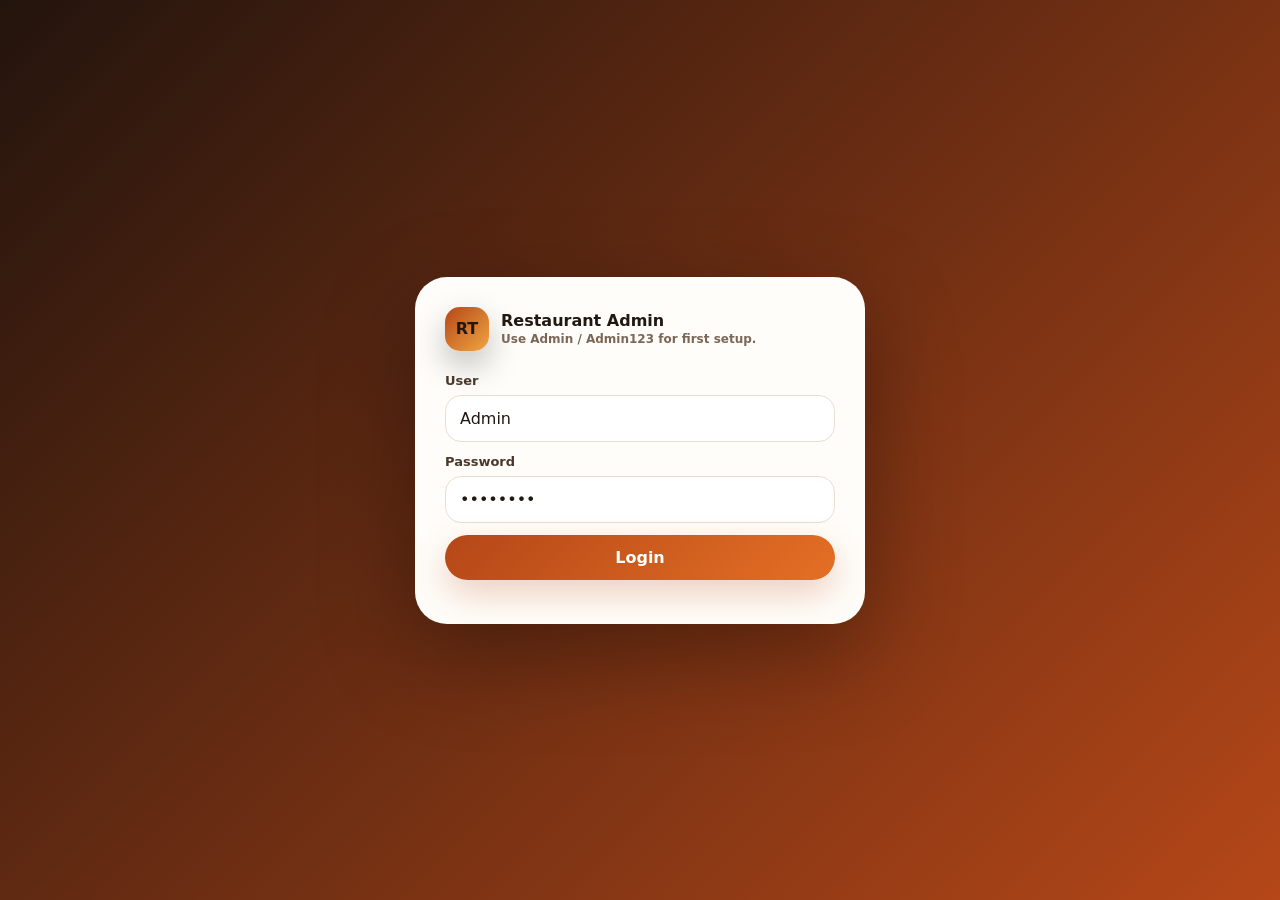
==== admin.html @ 3cf66142 "Update admin.html" ====
<!doctype html>
<html lang="en">
<head>
  <meta charset="utf-8">
  <meta name="viewport" content="width=device-width, initial-scale=1">
  <title>Restaurant Test - Admin</title>
  <link rel="icon" href="data:image/svg+xml,%3Csvg xmlns='http://www.w3.org/2000/svg' viewBox='0 0 64 64'%3E%3Crect width='64' height='64' rx='16' fill='%23251712'/%3E%3Ctext x='32' y='42' font-size='34' text-anchor='middle'%3E%F0%9F%8D%BD%EF%B8%8F%3C/text%3E%3C/svg%3E">
  <link rel="stylesheet" href="assets/restaurant.css">
  <script src="assets/config.js"></script>
</head>
<body class="admin-body">
  <section id="loginScreen" class="login-screen">
    <div class="login-box">
      <div class="brand" style="margin-bottom:22px; color:var(--ink);">
        <span class="brand-mark">RT</span>
        <span><strong>Restaurant Admin</strong><small style="color:var(--muted);">Use Admin / Admin123 for first setup.</small></span>
      </div>
      <label class="field"><span>User</span><input id="loginEmail" type="text" value="Admin" autocomplete="username"></label>
      <label class="field"><span>Password</span><input id="loginPassword" type="password" value="Admin123" autocomplete="current-password"></label>
      <button id="loginBtn" class="btn full" type="button" onclick="login()">Login</button>
      <div id="loginMessage" class="section-sub" style="margin-top:14px;"></div>
    </div>
  </section>

  <section id="adminApp" class="admin-shell" style="display:none;">
    <header class="admin-header">
      <div class="container admin-header-inner">
        <a class="brand" href="admin.html">
          <span class="brand-mark">RT</span>
          <span><strong>Restaurant Admin</strong><small id="sessionLabel">Session active</small></span>
        </a>
        <nav class="admin-menu" aria-label="Admin menu">
          <button class="active" data-panel="dashboard" onclick="showPanel('dashboard', this)">Dashboard</button>
          <button data-panel="orders" onclick="showPanel('orders', this)">Orders</button>
          <button data-panel="delivery" onclick="showPanel('delivery', this)">Delivery</button>
          <button data-panel="menu" onclick="showPanel('menu', this)">Menu</button>
          <button data-panel="promotions" onclick="showPanel('promotions', this)">Promotions</button>
          <button data-panel="testimonials" onclick="showPanel('testimonials', this)">Testimonials</button>
          <button data-panel="settings" onclick="showPanel('settings', this)">Settings</button>
          <button data-panel="pickup" onclick="showPanel('pickup', this)">Scan QR</button>
          <button data-panel="payments" onclick="showPanel('payments', this)">Payments</button>
          <button data-panel="users" onclick="showPanel('users', this)">Users</button>
          <button data-panel="logs" onclick="showPanel('logs', this)">Logs</button>
          <button onclick="logout()">Logout</button>
        </nav>
      </div>
    </header>

    <main class="container admin-main">
      <div class="admin-top">
        <div>
          <h1 id="pageTitle">Dashboard</h1>
          <p class="section-sub" id="pageSub">Choose a section from the admin menu.</p>
        </div>
        <div class="toolbar admin-top-actions">
          <button id="backBtn" class="btn secondary" type="button" onclick="goBackPanel()">Back</button>
          <button class="btn secondary" type="button" onclick="refreshAll()">Refresh</button>
        </div>
      </div>

      <section id="panel-dashboard" class="panel active">
        <div class="admin-menu-grid">
          <button class="menu-tile" onclick="showPanel('orders')"><b>Orders</b><span class="section-sub">Manage pickup, delivery, totals, and status.</span></button>
          <button class="menu-tile" onclick="showPanel('delivery')"><b>Delivery</b><span class="section-sub">Open route, start GPS, update tracking, deliver.</span></button>
          <button class="menu-tile" onclick="showPanel('menu')"><b>Menu</b><span class="section-sub">Edit dishes, prices, availability, and photos.</span></button>
          <button class="menu-tile" onclick="showPanel('promotions')"><b>Promotions</b><span class="section-sub">Create coupons, dates, and active discounts.</span></button>
          <button class="menu-tile" onclick="showPanel('testimonials')"><b>Testimonials</b><span class="section-sub">Control visible customer reviews and ratings.</span></button>
          <button class="menu-tile" onclick="showPanel('settings')"><b>Settings</b><span class="section-sub">Restaurant information and fixed delivery fee.</span></button>
          <button class="menu-tile" onclick="showPanel('pickup')"><b>Scan QR</b><span class="section-sub">Verify pickup/delivery QR and complete orders.</span></button>
          <button class="menu-tile" onclick="showPanel('payments')"><b>Payments</b><span class="section-sub">Configure payment links, cash, and verification notes.</span></button>
          <button class="menu-tile" onclick="showPanel('users')"><b>Users</b><span class="section-sub">Create staff accounts and roles.</span></button>
          <button class="menu-tile" onclick="showPanel('logs')"><b>Logs</b><span class="section-sub">Review system activity and changes.</span></button>
        </div>
        <div id="statsGrid" class="stat-grid"></div>
      </section>

      <section id="panel-orders" class="panel">
        <div class="toolbar">
          <button class="btn secondary" type="button" onclick="refreshAll()">Reload orders</button>
          <button class="btn" type="button" onclick="showPanel('delivery')">Open delivery section</button>
        </div>
        <div class="table-wrap"><table><thead><tr><th>Order</th><th>Customer</th><th>Items</th><th>Total</th><th>Status</th><th>Actions</th></tr></thead><tbody id="ordersTable"></tbody></table></div>
      </section>

      <section id="panel-delivery" class="panel">
        <div class="card" style="padding:24px; margin-bottom:20px;">
          <span class="badge dark">Delivery inside Admin</span>
          <h2 style="margin-bottom:6px;">Active delivery orders</h2>
          <p class="section-sub">Delivery is handled from this Admin section. When an order is ready, staff/admin handles route, GPS tracking, maps, customer phone, order items, and delivery completion from here.</p>
        </div>
        <div id="deliveryList" class="grid"></div>
      </section>

      <section id="panel-menu" class="panel">
        <div class="grid grid-2">
          <div class="card" style="padding:24px;">
            <h2 style="margin-top:0;">Menu item</h2>
            <input id="menuId" type="hidden">
            <label class="field"><span>Category</span><input id="menuCategory"></label>
            <label class="field"><span>Name</span><input id="menuName"></label>
            <label class="field"><span>Description</span><textarea id="menuDescription"></textarea></label>
            <div class="split"><label class="field"><span>Price</span><input id="menuPrice" type="number" step="0.01"></label><label class="field"><span>Available</span><select id="menuAvailable"><option>Yes</option><option>No</option></select></label></div>
            <input id="menuImage" type="hidden">
            <div class="image-uploader">
              <div id="menuImagePreview" class="image-preview empty">No image selected</div>
              <label class="field"><span>Menu photo</span><input id="menuImageFile" type="file" accept="image/*" onchange="handleMenuImageFile(event)"></label>
              <p class="section-sub">Choose a photo from the computer. The system optimizes it before saving, so the admin does not need to paste image URLs.</p>
            </div>
            <div class="split"><label class="field"><span>Has options/extras</span><select id="menuHasOptions"><option>No</option><option>Yes</option></select></label><label class="field"><span>Sort order</span><input id="menuOrder" type="number" step="1"></label></div>
            <label class="field"><span>Options/extras structure</span><textarea id="menuOptions" placeholder="Example: Extra cheese +1.00, Avocado +2.00"></textarea></label>
            <div id="imageUploadStatus" class="section-sub"></div>
            <div class="toolbar"><button class="btn" type="button" onclick="saveMenuItem()">Save item</button><button class="btn secondary" type="button" onclick="clearMenuForm()">Clear</button></div>
          </div>
          <div id="menuList" class="grid"></div>
        </div>
      </section>

      <section id="panel-promotions" class="panel">
        <div class="grid grid-2">
          <div class="card" style="padding:24px;">
            <h2 style="margin-top:0;">Promotion</h2>
            <label class="field"><span>Code</span><input id="promoCode" placeholder="WELCOME10"></label>
            <label class="field"><span>Title</span><input id="promoTitle"></label>
            <label class="field"><span>Description</span><textarea id="promoDescription"></textarea></label>
            <div class="split"><label class="field"><span>Type</span><select id="promoType"><option>percent</option><option>fixed</option></select></label><label class="field"><span>Value</span><input id="promoValue" type="number" step="0.01"></label></div>
            <div class="split"><label class="field"><span>Active</span><select id="promoActive"><option>Yes</option><option>No</option></select></label><label class="field"><span>Minimum subtotal</span><input id="promoMinSubtotal" type="number" step="0.01"></label></div>
            <div class="split"><label class="field"><span>Start date</span><input id="promoStartDate" type="date"></label><label class="field"><span>End date</span><input id="promoEndDate" type="date"></label></div>
            <div class="toolbar"><button class="btn" type="button" onclick="savePromotion()">Save promotion</button><button class="btn secondary" type="button" onclick="clearPromotionForm()">Clear</button></div>
          </div>
          <div id="promotionsList" class="grid"></div>
        </div>
      </section>

      <section id="panel-testimonials" class="panel">
        <div class="grid grid-2">
          <div class="card" style="padding:24px;">
            <h2 style="margin-top:0;">Review approval</h2>
            <label class="field"><span>Name</span><input id="testName"></label>
            <label class="field"><span>Text</span><textarea id="testText"></textarea></label>
            <div class="split"><label class="field"><span>Rating</span><input id="testRating" type="number" min="1" max="5" step="1" value="5"></label><label class="field"><span>Status</span><select id="testVisible"><option>Pending</option><option>Yes</option><option>No</option></select></label></div>
            <div class="toolbar"><button class="btn" type="button" onclick="saveTestimonial()">Save review</button><button class="btn secondary" type="button" onclick="clearTestimonialForm()">Clear</button></div>
          </div>
          <div id="testimonialsList" class="grid"></div>
        </div>
      </section>

      <section id="panel-payments" class="panel">
        <div class="card" style="padding:24px;">
          <h2 style="margin-top:0;">Payment settings</h2>
          <p class="section-sub">Cash is payment in person. Payment links can be displayed to customers, but automatic paid/pending/rejected verification requires a provider webhook or API connection before unpaid online orders can be securely blocked.</p>
          <div class="split"><label class="field"><span>Online payment enabled</span><select id="payEnabled"><option>No</option><option>Yes</option></select></label><label class="field"><span>Provider</span><input id="payProvider" placeholder="Square, Clover, Stripe, Cash App, Zelle..."></label></div>
          <label class="field"><span>Payment link</span><input id="payLink" placeholder="Customer payment checkout URL"></label>
          <label class="field"><span>Provider login URL</span><input id="payLoginUrl" placeholder="Admin/provider dashboard URL"></label>
          <div class="split"><label class="field"><span>Cash enabled</span><select id="payCashEnabled"><option>Yes</option><option>No</option></select></label><label class="field"><span>Verification mode</span><select id="payVerificationMode"><option>Manual</option><option>Webhook required</option><option>Provider API required</option></select></label></div>
          <label class="field"><span>Cash instructions</span><input id="payCashInstructions" placeholder="Pay in person at pickup or delivery."></label>
          <label class="field"><span>Cash App link</span><input id="payCashAppLink" placeholder="https://cash.app/$restaurant"></label>
          <label class="field"><span>Zelle instructions</span><textarea id="payZelleInstructions" placeholder="Zelle email/phone and what reference to include."></textarea></label>
          <label class="field"><span>Provider instructions</span><textarea id="payProviderInstructions" placeholder="How the admin checks processed, pending, or rejected payments."></textarea></label>
          <div class="split"><label class="field"><span>Button label</span><input id="payButtonLabel"></label><label class="field"><span>Block unpaid online orders</span><select id="payRequireBeforeOrder"><option>No</option><option>Yes - requires webhook/API</option></select></label></div>
          <label class="field"><span>Redirect message</span><input id="payRedirectMessage"></label>
          <button class="btn" type="button" onclick="savePayments()">Save payments</button>
        </div>
      </section>

      <section id="panel-settings" class="panel">
        <div class="card" style="padding:24px;">
          <h2 style="margin-top:0;">Restaurant settings</h2>
          <div class="split"><label class="field"><span>Restaurant name</span><input id="cfgName"></label><label class="field"><span>Phone</span><input id="cfgPhone"></label></div>
          <label class="field"><span>Email</span><input id="cfgEmail"></label>
          <label class="field"><span>Restaurant address</span><input id="cfgAddress"></label>
          <div class="split"><label class="field"><span>Delivery enabled</span><select id="cfgDeliveryEnabled"><option>Yes</option><option>No</option></select></label><label class="field"><span>Pickup enabled</span><select id="cfgPickupEnabled"><option>Yes</option><option>No</option></select></label></div>
          <div class="split"><label class="field"><span>Fixed delivery fee</span><input id="cfgFixedDeliveryFee" type="number" step="0.01"></label><label class="field"><span>Tax rate</span><input id="cfgTaxRate" type="number" step="0.001"></label></div>
          <label class="field"><span>Instagram URL</span><input id="cfgInstagram"></label>
          <label class="field"><span>Hero image URL</span><input id="cfgHeroImage"></label>
          <label class="field"><span>About text</span><textarea id="cfgAboutText"></textarea></label>
          <div class="readonly-info">
            <span class="badge dark">Website license</span>
            <p class="section-sub">This identifies the website package and the public pages used by the customer. Keep it read-only unless the site is redeployed to a new public URL.</p>
            <div class="split"><label class="field"><span>License name</span><input id="cfgLicenseName" readonly></label><label class="field"><span>Licensed / powered by</span><input id="cfgLicenseBy" readonly></label></div>
            <div class="split"><label class="field"><span>Public base URL</span><input id="cfgPublicBaseUrl" readonly></label><label class="field"><span>Tracking page</span><input id="cfgTrackingPage" readonly></label></div>
          </div>
          <label class="field"><span>Location update seconds</span><input id="cfgLocationUpdateSeconds" type="number" min="10" step="1"></label>
          <button class="btn" type="button" onclick="saveSettings()">Save settings</button>
        </div>
      </section>

      <section id="panel-users" class="panel">
        <div class="card" style="padding:24px; margin-bottom:18px;">
          <h2 style="margin-top:0;">Create / update user</h2>
          <div class="split"><label class="field"><span>Name</span><input id="userName"></label><label class="field"><span>User / email</span><input id="userEmail"></label></div>
          <div class="split"><label class="field"><span>Password</span><input id="userPassword"></label><label class="field"><span>Role</span><select id="userRole"><option>staff</option><option>admin</option><option>delivery</option><option>kitchen</option></select></label></div>
          <div class="split"><label class="field"><span>Active</span><select id="userStatus"><option>Yes</option><option>No</option></select></label><label class="field"><span>Available</span><select id="userAvailable"><option>Yes</option><option>No</option></select></label></div>
          <button class="btn" type="button" onclick="saveUser()">Save user</button>
        </div>
        <div id="usersList" class="grid grid-3"></div>
      </section>

      <section id="panel-pickup" class="panel">
        <div class="card" style="padding:24px;">
          <h2 style="margin-top:0;">Order QR scanner</h2>
          <p class="section-sub">Scan pickup QR at the counter or delivery QR when the customer meets the driver. If the customer is not outside, mark delivery complete with a note and optional photo proof.</p>
          <div class="qr-scan-grid">
            <div>
              <video id="qrVideo" class="qr-video" playsinline muted></video>
              <div class="toolbar"><button class="btn" type="button" onclick="startQrCamera()">Start camera</button><button class="btn secondary" type="button" onclick="stopQrCamera()">Stop camera</button></div>
            </div>
            <div>
              <label class="field"><span>Order token</span><input id="pickupToken" placeholder="Paste scanned pickup/delivery token"></label>
              <label class="field"><span>Delivery note</span><textarea id="deliveryProofNote" placeholder="Example: Left at front door / Handed to customer."></textarea></label>
              <label class="field"><span>Optional delivery photo</span><input id="deliveryProofPhoto" type="file" accept="image/*"></label>
              <div class="toolbar"><button class="btn" type="button" onclick="verifyPickup()">Verify order</button><button class="btn success" type="button" onclick="completePickup()">Complete scanned order</button></div>
            </div>
          </div>
          <div id="pickupResult" style="margin-top:14px;"></div>
        </div>
      </section>

      <section id="panel-logs" class="panel">
        <div class="table-wrap"><table><thead><tr><th>Time</th><th>User</th><th>Action</th><th>Order</th><th>Result</th></tr></thead><tbody id="logsTable"></tbody></table></div>
      </section>
    </main>
  </section>

  <div id="toast" class="toast"></div>

  <script>
    let sessionToken = localStorage.getItem('rt_admin_session') || '';
    let adminData = {};
    let currentUser = null;
    let verifiedPickupOrder = null;
    let verifiedPickupType = '';
    let activeDeliveryWatch = null;
    let activeDeliveryOrderId = '';
    let currentPanel = 'dashboard';
    let panelHistory = [];
    let qrStream = null;
    let qrScanTimer = null;

    function $(id){ return document.getElementById(id); }
    function toast(message){ const box = $('toast'); box.textContent = message; box.classList.add('show'); setTimeout(() => box.classList.remove('show'), 2600); }
    function adminPayload(payload = {}){ return Object.assign({ sessionToken, userAgent: navigator.userAgent }, payload); }
    async function adminCall(action, payload = {}){ return RTApi.admin(action, adminPayload(payload)); }

    async function login(){
      $('loginMessage').textContent = '';
      $('loginBtn').disabled = true;
      $('loginBtn').textContent = 'Checking access...';
      $('loginMessage').innerHTML = '<span class="loading-inline"></span>Opening admin dashboard';
      try {
        const result = await RTApi.admin('login', { email: $('loginEmail').value, password: $('loginPassword').value, userAgent: navigator.userAgent });
        sessionToken = result.sessionToken;
        currentUser = result.user;
        localStorage.setItem('rt_admin_session', sessionToken);
        await bootstrap();
      } catch(error) {
        $('loginMessage').textContent = error.message || String(error);
      } finally {
        $('loginBtn').disabled = false;
        $('loginBtn').textContent = 'Login';
      }
    }

    function logout(){ stopDeliveryWatch(); localStorage.removeItem('rt_admin_session'); location.reload(); }

    async function bootstrap(){
      try {
        adminData = await adminCall('bootstrap');
        currentUser = adminData.user;
        $('loginScreen').style.display = 'none';
        $('adminApp').style.display = 'block';
        $('sessionLabel').textContent = (currentUser.email || 'Admin') + ' - ' + (currentUser.role || 'admin');
        renderAll();
      } catch(error) {
        localStorage.removeItem('rt_admin_session');
        $('loginScreen').style.display = 'grid';
        $('adminApp').style.display = 'none';
      }
    }

    async function refreshAll(){ adminData = await adminCall('bootstrap'); renderAll(); toast('Updated'); }

    function showPanel(name, button, skipHistory){
      if(currentPanel && currentPanel !== name && !skipHistory) panelHistory.push(currentPanel);
      currentPanel = name;
      document.querySelectorAll('.panel').forEach(panel => panel.classList.remove('active'));
      $('panel-' + name).classList.add('active');
      document.querySelectorAll('.admin-menu button[data-panel]').forEach(btn => btn.classList.remove('active'));
      const navButton = button || document.querySelector('[data-panel="' + name + '"]');
      if(navButton) navButton.classList.add('active');
      const titles = {
        dashboard: ['Dashboard', 'Choose a section from the admin menu.'],
        orders: ['Orders', 'Manage pickup, delivery, payments, and order status.'],
        delivery: ['Delivery', 'Open maps, start GPS, update tracking, and mark deliveries complete.'],
        menu: ['Menu', 'Edit menu items and upload optimized photos.'],
        promotions: ['Promotions', 'Create and manage active discounts.'],
        testimonials: ['Testimonials', 'Approve, reject, and publish real customer reviews.'],
        payments: ['Payments', 'Configure cash, app links, and payment verification notes.'],
        settings: ['Settings', 'Restaurant information and fixed delivery fee.'],
        users: ['Users', 'Create staff users and reset access.'],
        pickup: ['Scan QR', 'Verify pickup or delivery tokens and complete orders.'],
        logs: ['Logs', 'Recent system activity.']
      };
      $('pageTitle').textContent = titles[name][0];
      $('pageSub').textContent = titles[name][1];
      window.scrollTo({ top: 0, behavior: 'smooth' });
    }

    function goBackPanel(){
      const previous = panelHistory.pop() || 'dashboard';
      showPanel(previous, null, true);
    }

    function renderAll(){ renderDashboard(); renderOrders(); renderDelivery(); renderMenu(); renderPromotions(); renderTestimonials(); fillPayments(); fillSettings(); renderUsers(); renderLogs(); }

    function renderDashboard(){
      const dashboard = adminData.dashboard || {};
      const lastOrder = (adminData.orders && adminData.orders[0]) || {};
      const stats = [['Orders', dashboard.totalOrders || 0], ['Revenue', RTApi.money(dashboard.totalRevenue || 0)], ['Last order', lastOrder.orderId || '-'], ['Last total', lastOrder.total ? RTApi.money(lastOrder.total) : '$0.00'], ['Pickup', dashboard.pickupCount || 0], ['Delivery', dashboard.deliveryCount || 0], ['Pending', dashboard.pendingCount || 0], ['Paid', dashboard.paidCount || 0], ['Unpaid', dashboard.unpaidCount || 0]];
      $('statsGrid').innerHTML = stats.map(stat => '<div class="card stat-card"><span>' + RTApi.esc(stat[0]) + '</span><b>' + RTApi.esc(stat[1]) + '</b></div>').join('');
    }

    function itemListHtml(items){
      if(!items || !items.length) return '<div><span>No items</span><strong>-</strong></div>';
      return items.map(item => '<div><span>' + RTApi.esc(item.quantity || item.qty || 1) + 'x ' + RTApi.esc(item.name || item.nombre || item.Nombre || '') + '</span><strong>' + RTApi.money(item.lineTotal || (Number(item.price || 0) * Number(item.quantity || item.qty || 1))) + '</strong></div>').join('');
    }

    function safeDomId(value){ return String(value || '').replace(/[^a-zA-Z0-9_-]/g, '-'); }
    function deliveryStaff(){ return (adminData.users || []).filter(user => ['admin', 'staff', 'delivery'].indexOf(String(user.role || '').toLowerCase()) !== -1 && String(user.status || 'Yes') !== 'No'); }
    function staffOptions(selectedEmail){
      const users = deliveryStaff();
      return '<option value="">Select staff/delivery</option>' + users.map(user => `<option value="${RTApi.esc(user.email)}" data-name="${RTApi.esc(user.name)}" ${String(user.email).toLowerCase() === String(selectedEmail || '').toLowerCase() ? 'selected' : ''}>${RTApi.esc(user.name || user.email)} (${RTApi.esc(user.role || 'staff')})</option>`).join('');
    }
    function orderStatusButtons(order){
      const statuses = order.type === 'pickup'
        ? ['Confirmed', 'Preparing', 'Ready for pickup', 'Picked up', 'Cancelled']
        : ['Confirmed', 'Preparing', 'Ready for delivery', 'On the way', 'Delivered', 'Cancelled'];
      return statuses.map(status => `<button class="btn secondary mini-btn" type="button" onclick="updateOrderStatus('${RTApi.esc(order.orderId)}', '${RTApi.esc(status)}')">${RTApi.esc(status)}</button>`).join('');
    }
    function paymentActions(order){
      const id = RTApi.esc(order.orderId);
      if(order.paymentStatus === 'Paid') return '<span class="badge green">Paid</span>';
      return `<div class="quick-actions"><button class="btn success mini-btn" type="button" onclick="updatePayment('${id}', 'Paid')">Paid</button><button class="btn secondary mini-btn" type="button" onclick="updatePayment('${id}', 'Payment pending')">Pending</button><button class="btn danger mini-btn" type="button" onclick="updatePayment('${id}', 'Rejected')">Rejected</button></div>`;
    }

    function renderOrders(){
      const orders = adminData.orders || [];
      $('ordersTable').innerHTML = orders.map(order => {
        const assignId = 'assign-' + safeDomId(order.orderId);
        const assignBlock = order.type === 'delivery' ? `<div class="assign-row"><select id="${assignId}">${staffOptions(order.assignedDeliveryEmail)}</select><button class="btn secondary mini-btn" type="button" onclick="assignDeliveryFromOrder('${RTApi.esc(order.orderId)}', '${assignId}')">Assign</button></div>` : '';
        const paymentAction = paymentActions(order);
        const deliveryButton = order.type === 'delivery' ? `<button class="btn secondary mini-btn" type="button" onclick="prepareDelivery('${RTApi.esc(order.orderId)}')">Send to Delivery</button>` : '';
        return `<tr><td><strong>${RTApi.esc(order.orderId)}</strong><br><span class="section-sub">${RTApi.esc(order.timestamp || '')}</span>${order.pickupToken ? '<br><span class="badge dark">Pickup ' + RTApi.esc(order.pickupToken) + '</span>' : ''}${order.trackingURL ? '<br><a class="section-sub" target="_blank" href="' + RTApi.esc(order.trackingURL) + '">Tracking link</a>' : ''}</td><td>${RTApi.esc(order.customerName)}<br><span class="section-sub">${RTApi.esc(order.customerPhone)}</span><br><span class="section-sub">${RTApi.esc(order.customerEmail || '')}</span>${order.deliveryAddress ? '<br><strong>Address:</strong> ' + RTApi.esc(order.deliveryAddress) : ''}${order.deliveryInstructions ? '<br><strong>Instructions:</strong> ' + RTApi.esc(order.deliveryInstructions) : ''}</td><td><div class="order-items">${itemListHtml(order.items)}</div><div class="section-sub">Subtotal ${RTApi.money(order.subtotal)} | Discount ${RTApi.money(order.discount)} | Tax ${RTApi.money(order.tax)} | Delivery ${RTApi.money(order.deliveryFee)} | Tip ${RTApi.money(order.tip)}</div></td><td>${RTApi.money(order.total)}<br><span class="section-sub">${RTApi.esc(order.paymentStatus || '')}</span><br>${paymentAction}</td><td><span class="badge green">${RTApi.esc(order.status)}</span><br><span class="section-sub">${RTApi.esc(order.type || '')}</span>${order.assignedDeliveryEmail ? '<br><span class="section-sub">Assigned: ' + RTApi.esc(order.assignedDeliveryName || order.assignedDeliveryEmail) + '</span>' : ''}</td><td><div class="quick-actions">${orderStatusButtons(order)}</div>${assignBlock}<select onchange="updateOrderStatus('${RTApi.esc(order.orderId)}', this.value)"><option value="">More status</option><option>Pending</option><option>Confirmed</option><option>Preparing</option><option>Ready for pickup</option><option>Ready for delivery</option><option>On the way</option><option>Delivered</option><option>Picked up</option><option>Cancelled</option></select>${deliveryButton}</td></tr>`;
      }).join('') || '<tr><td colspan="6">No orders yet.</td></tr>';
    }

    async function updateOrderStatus(orderId, status){ if(!status) return; await adminCall('updateOrderStatus', { orderId, status }); await refreshAll(); }
    async function prepareDelivery(orderId){ await adminCall('updateOrderStatus', { orderId, status: 'Ready for delivery' }); await refreshAll(); showPanel('delivery'); }
    async function markPaid(orderId){ await adminCall('markPaid', { orderId }); toast('Payment marked paid'); await refreshAll(); }
    async function updatePayment(orderId, paymentStatus){ await adminCall('updatePaymentStatus', { orderId, paymentStatus }); toast('Payment status updated'); await refreshAll(); }
    async function assignDeliveryFromOrder(orderId, selectId){
      const select = $(selectId);
      if(!select || !select.value){ toast('Select staff/delivery first'); return; }
      const option = select.options[select.selectedIndex];
      await adminCall('assignDelivery', { orderId, deliveryEmail: select.value, deliveryName: option.getAttribute('data-name') || option.textContent });
      toast('Delivery assigned');
      await refreshAll();
    }

    function deliveryOrders(){
      return (adminData.orders || []).filter(order => {
        const active = order.type === 'delivery' && ['Confirmed', 'Preparing', 'Ready for delivery', 'On the way'].indexOf(order.status) !== -1;
        if(!active) return false;
        if(currentUser && String(currentUser.role || '').toLowerCase() === 'delivery'){
          return String(order.assignedDeliveryEmail || '').toLowerCase() === String(currentUser.email || '').toLowerCase();
        }
        return true;
      });
    }
    function googleMapsUrl(address){ return 'https://www.google.com/maps/search/?api=1&query=' + encodeURIComponent(address || ''); }
    function appleMapsUrl(address){ return 'https://maps.apple.com/?q=' + encodeURIComponent(address || ''); }
    function embeddedMapUrl(address){ return 'https://maps.google.com/maps?q=' + encodeURIComponent(address || '') + '&output=embed'; }

    function renderDelivery(){
      const list = deliveryOrders();
      $('deliveryList').innerHTML = list.map(order => {
        const address = order.deliveryAddress || order.address || '';
        return `<div class="card delivery-card"><div class="delivery-card-header"><div><span class="badge green">${RTApi.esc(order.status)}</span><h2>${RTApi.esc(order.orderId)}</h2><p><strong>${RTApi.esc(order.customerName)}</strong><br>${RTApi.esc(order.customerPhone)}<br><span class="section-sub">${RTApi.esc(order.customerEmail || '')}</span></p><p class="section-sub"><strong>Destination:</strong> ${RTApi.esc(address)}</p><p class="section-sub"><strong>Instructions:</strong> ${RTApi.esc(order.deliveryInstructions || order.customerNotes || 'No instructions')}</p><div class="order-items">${itemListHtml(order.items)}</div></div><div><iframe class="admin-map" src="${embeddedMapUrl(address)}" loading="lazy"></iframe><div class="delivery-actions"><a class="btn secondary" target="_blank" href="${googleMapsUrl(address)}">Google Maps</a><a class="btn secondary" target="_blank" href="${appleMapsUrl(address)}">Apple Maps</a><a class="btn secondary" href="tel:${RTApi.esc(order.customerPhone)}">Call</a></div></div></div><div class="delivery-actions"><button class="btn" type="button" onclick="startAdminDelivery('${RTApi.esc(order.orderId)}')">Start GPS</button><button class="btn secondary" type="button" onclick="sendAdminDeliveryUpdate('${RTApi.esc(order.orderId)}')">Update GPS</button><button class="btn success" type="button" onclick="completeAdminDelivery('${RTApi.esc(order.orderId)}')">Delivered</button>${order.trackingURL ? '<a class="btn dark" target="_blank" href="' + RTApi.esc(order.trackingURL) + '">Customer Tracking</a>' : ''}</div></div>`;
      }).join('') || '<div class="empty">No delivery orders ready right now.</div>';
    }

    function getCurrentPosition(){
      return new Promise((resolve, reject) => {
        if(!navigator.geolocation){ reject(new Error('GPS is not available on this device.')); return; }
        navigator.geolocation.getCurrentPosition(position => resolve({ lat: position.coords.latitude, lng: position.coords.longitude, accuracy: position.coords.accuracy, speed: position.coords.speed, heading: position.coords.heading, timestamp: new Date().toISOString() }), error => reject(error), { enableHighAccuracy: true, timeout: 15000, maximumAge: 5000 });
      });
    }

    async function startAdminDelivery(orderId){
      try { const location = await getCurrentPosition(); await adminCall('adminStartDelivery', { orderId, location }); startDeliveryWatch(orderId); await refreshAll(); showPanel('delivery'); toast('Delivery GPS started'); }
      catch(error) { toast(error.message || String(error)); }
    }

    function startDeliveryWatch(orderId){
      stopDeliveryWatch();
      activeDeliveryOrderId = orderId;
      activeDeliveryWatch = navigator.geolocation.watchPosition(position => { adminCall('adminUpdateDeliveryLocation', { orderId, location: { lat: position.coords.latitude, lng: position.coords.longitude, accuracy: position.coords.accuracy, speed: position.coords.speed, heading: position.coords.heading, timestamp: new Date().toISOString() } }).catch(() => {}); }, () => {}, { enableHighAccuracy: true, maximumAge: 5000, timeout: 15000 });
    }
    function stopDeliveryWatch(){ if(activeDeliveryWatch){ navigator.geolocation.clearWatch(activeDeliveryWatch); activeDeliveryWatch = null; activeDeliveryOrderId = ''; } }
    async function sendAdminDeliveryUpdate(orderId){ try { const location = await getCurrentPosition(); await adminCall('adminUpdateDeliveryLocation', { orderId, location }); toast('GPS updated'); } catch(error) { toast(error.message || String(error)); } }
    async function completeAdminDelivery(orderId){ try { const location = await getCurrentPosition().catch(() => ({})); await adminCall('adminCompleteDelivery', { orderId, location }); if(activeDeliveryOrderId === orderId) stopDeliveryWatch(); await refreshAll(); showPanel('delivery'); toast('Order delivered'); } catch(error) { toast(error.message || String(error)); } }

    function updateMenuImagePreview(){
      const preview = $('menuImagePreview');
      const url = $('menuImage').value;
      if(!preview) return;
      if(url){
        preview.classList.remove('empty');
        preview.innerHTML = '<img src="' + RTApi.esc(url) + '" alt="Menu preview">';
      } else {
        preview.classList.add('empty');
        preview.textContent = 'No image selected';
      }
    }

    function renderMenu(){
      const menu = adminData.menu || [];
      $('menuList').innerHTML = menu.map(item => `<div class="card" style="padding:18px;"><strong>${RTApi.esc(item.name)}</strong><p class="section-sub">${RTApi.esc(item.category)} | ${RTApi.money(item.price)} | ${RTApi.esc(item.available)}</p>${item.image ? '<img src="' + RTApi.esc(item.image) + '" style="width:100%; max-height:170px; object-fit:cover; border-radius:18px; margin:10px 0;">' : ''}<div class="toolbar"><button class="btn secondary" type="button" onclick='editMenuItem(${JSON.stringify(item)})'>Edit</button><button class="btn dark" type="button" onclick="toggleMenuItem('${RTApi.esc(item.id)}')">Toggle</button></div></div>`).join('') || '<div class="empty">No menu items.</div>';
    }

    function editMenuItem(item){ $('menuId').value = item.id || ''; $('menuCategory').value = item.category || ''; $('menuName').value = item.name || ''; $('menuDescription').value = item.description || ''; $('menuPrice').value = item.price || ''; $('menuImage').value = item.image || ''; $('menuAvailable').value = item.available || 'Yes'; $('menuHasOptions').value = item.hasOptions || 'No'; $('menuOrder').value = item.order || ''; $('menuOptions').value = item.options || ''; updateMenuImagePreview(); showPanel('menu'); }
    function clearMenuForm(){ ['menuId','menuCategory','menuName','menuDescription','menuPrice','menuImage','menuOrder','menuOptions'].forEach(id => $(id).value = ''); $('menuAvailable').value = 'Yes'; $('menuHasOptions').value = 'No'; $('imageUploadStatus').textContent = ''; if($('menuImageFile')) $('menuImageFile').value = ''; updateMenuImagePreview(); }
    async function saveMenuItem(){ await adminCall('saveMenuItem', { item: { id: $('menuId').value, category: $('menuCategory').value, name: $('menuName').value, description: $('menuDescription').value, price: $('menuPrice').value, image: $('menuImage').value, available: $('menuAvailable').value, hasOptions: $('menuHasOptions').value, order: $('menuOrder').value, options: $('menuOptions').value } }); toast('Menu item saved'); clearMenuForm(); await refreshAll(); }
    async function toggleMenuItem(id){ await adminCall('toggleMenuItem', { id }); toast('Item updated'); await refreshAll(); }

    async function handleMenuImageFile(event){
      const file = event.target.files && event.target.files[0];
      if(!file) return;
      $('imageUploadStatus').textContent = 'Optimizing image...';
      try { const optimized = await optimizeImageFile(file, { maxWidth: 1400, maxHeight: 1400, startQuality: 0.86, minQuality: 0.62, maxBytes: 900000 }); $('imageUploadStatus').textContent = 'Uploading optimized image...'; const result = await adminCall('uploadMenuImage', { file: optimized }); $('menuImage').value = result.imageUrl; updateMenuImagePreview(); $('imageUploadStatus').textContent = 'Image uploaded: ' + Math.round((result.optimizedBytes || 0) / 1024) + ' KB'; toast('Image ready'); }
      catch(error) { $('imageUploadStatus').textContent = error.message || String(error); toast('Image upload failed'); }
    }

    function optimizeImageFile(file, options){
      return new Promise((resolve, reject) => {
        if(!file.type || !file.type.startsWith('image/')){ reject(new Error('Please choose a valid image.')); return; }
        const reader = new FileReader();
        reader.onload = () => {
          const img = new Image();
          img.onload = () => {
            let maxWidth = options.maxWidth || 1400, maxHeight = options.maxHeight || 1400, quality = options.startQuality || 0.86;
            const minQuality = options.minQuality || 0.62, maxBytes = options.maxBytes || 900000;
            let result = null;
            for(let attempt = 0; attempt < 8; attempt++){
              const scale = Math.min(maxWidth / img.width, maxHeight / img.height, 1);
              const width = Math.max(1, Math.round(img.width * scale));
              const height = Math.max(1, Math.round(img.height * scale));
              const canvas = document.createElement('canvas');
              canvas.width = width; canvas.height = height;
              canvas.getContext('2d').drawImage(img, 0, 0, width, height);
              const dataUrl = canvas.toDataURL('image/jpeg', quality);
              const base64 = dataUrl.split(',')[1];
              const approxBytes = Math.round(base64.length * 0.75);
              result = { name: file.name.replace(/\.[^.]+$/, '') + '.jpg', mimeType: 'image/jpeg', base64, width, height, approxBytes };
              if(approxBytes <= maxBytes) break;
              if(quality > minQuality) quality -= 0.08; else { maxWidth = Math.round(maxWidth * 0.82); maxHeight = Math.round(maxHeight * 0.82); quality = options.startQuality || 0.86; }
            }
            resolve(result);
          };
          img.onerror = () => reject(new Error('Could not read image.'));
          img.src = reader.result;
        };
        reader.onerror = () => reject(new Error('Could not load image.'));
        reader.readAsDataURL(file);
      });
    }

    function dateInputValue(value){
      if(!value) return '';
      const date = new Date(value);
      if(!Number.isNaN(date.getTime())) return date.toISOString().slice(0, 10);
      return String(value).slice(0, 10);
    }

    function renderPromotions(){
      const promotions = adminData.promotions || [];
      $('promotionsList').innerHTML = promotions.map(promo => {
        const code = promo.Code || promo.code || '';
        const active = promo.Active || promo.active || 'No';
        return `<div class="card" style="padding:18px;"><span class="promo-code">${RTApi.esc(code)}</span><h3>${RTApi.esc(promo.Title || promo.title || '')}</h3><p class="section-sub">${RTApi.esc(promo.Description || promo.description || '')}</p><p class="section-sub">${RTApi.esc(promo.Type || promo.type || '')} | ${RTApi.esc(promo.Value || promo.value || 0)} | min ${RTApi.money(promo.MinSubtotal || promo.minSubtotal || 0)} | ${RTApi.esc(active)}</p><div class="toolbar"><button class="btn secondary" type="button" onclick="editPromotionByCode('${RTApi.esc(code)}')">Edit</button><button class="btn dark" type="button" onclick="togglePromotion('${RTApi.esc(code)}')">${active === 'Yes' ? 'Disable' : 'Enable'}</button></div></div>`;
      }).join('') || '<div class="empty">No promotions configured.</div>';
    }

    function editPromotionByCode(code){
      const promo = (adminData.promotions || []).find(item => String(item.Code || item.code || '') === code);
      if(!promo) return;
      $('promoCode').value = promo.Code || promo.code || '';
      $('promoTitle').value = promo.Title || promo.title || '';
      $('promoDescription').value = promo.Description || promo.description || '';
      $('promoType').value = promo.Type || promo.type || 'percent';
      $('promoValue').value = promo.Value || promo.value || 0;
      $('promoActive').value = promo.Active || promo.active || 'Yes';
      $('promoMinSubtotal').value = promo.MinSubtotal || promo.minSubtotal || 0;
      $('promoStartDate').value = dateInputValue(promo.StartDate || promo.startDate || '');
      $('promoEndDate').value = dateInputValue(promo.EndDate || promo.endDate || '');
      showPanel('promotions');
    }

    function clearPromotionForm(){ ['promoCode','promoTitle','promoDescription','promoValue','promoMinSubtotal','promoStartDate','promoEndDate'].forEach(id => $(id).value = ''); $('promoType').value = 'percent'; $('promoActive').value = 'Yes'; }
    async function savePromotion(){ await adminCall('savePromotion', { promotion: { code: $('promoCode').value, title: $('promoTitle').value, description: $('promoDescription').value, type: $('promoType').value, value: $('promoValue').value, active: $('promoActive').value, minSubtotal: $('promoMinSubtotal').value, startDate: $('promoStartDate').value, endDate: $('promoEndDate').value } }); toast('Promotion saved'); clearPromotionForm(); await refreshAll(); }
    async function togglePromotion(code){
      const promo = (adminData.promotions || []).find(item => String(item.Code || item.code || '') === code);
      if(!promo) return;
      await adminCall('savePromotion', { promotion: { code, title: promo.Title || promo.title || '', description: promo.Description || promo.description || '', type: promo.Type || promo.type || 'percent', value: promo.Value || promo.value || 0, active: (promo.Active || promo.active || 'No') === 'Yes' ? 'No' : 'Yes', minSubtotal: promo.MinSubtotal || promo.minSubtotal || 0, startDate: dateInputValue(promo.StartDate || promo.startDate || ''), endDate: dateInputValue(promo.EndDate || promo.endDate || '') } });
      toast('Promotion updated');
      await refreshAll();
    }

    function renderTestimonials(){
      const testimonials = adminData.testimonials || [];
      $('testimonialsList').innerHTML = testimonials.map((item, index) => `<div class="card" style="padding:18px;"><strong>${RTApi.esc(item.Name || item.name || '')}</strong><p class="section-sub">${RTApi.esc(item.Text || item.text || '')}</p><p class="section-sub">Rating ${RTApi.esc(item.Rating || item.rating || 5)} | Status ${RTApi.esc(item.Visible || item.visible || 'Pending')}</p><div class="toolbar"><button class="btn secondary" type="button" onclick="editTestimonialAt(${index})">Edit</button><button class="btn dark" type="button" onclick="toggleTestimonial(${index})">${(item.Visible || item.visible || 'Pending') === 'Yes' ? 'Hide' : 'Approve'}</button></div></div>`).join('') || '<div class="empty">No reviews configured.</div>';
    }

    function editTestimonialAt(index){
      const item = (adminData.testimonials || [])[index];
      if(!item) return;
      $('testName').value = item.Name || item.name || '';
      $('testText').value = item.Text || item.text || '';
      $('testRating').value = item.Rating || item.rating || 5;
      $('testVisible').value = item.Visible || item.visible || 'Pending';
      showPanel('testimonials');
    }

    function clearTestimonialForm(){ $('testName').value = ''; $('testText').value = ''; $('testRating').value = 5; $('testVisible').value = 'Pending'; }
    async function saveTestimonial(){ await adminCall('saveTestimonial', { testimonial: { name: $('testName').value, text: $('testText').value, rating: $('testRating').value, visible: $('testVisible').value } }); toast('Testimonial saved'); clearTestimonialForm(); await refreshAll(); }
    async function toggleTestimonial(index){
      const item = (adminData.testimonials || [])[index];
      if(!item) return;
      await adminCall('saveTestimonial', { testimonial: { name: item.Name || item.name || '', text: item.Text || item.text || '', rating: item.Rating || item.rating || 5, visible: (item.Visible || item.visible || 'Pending') === 'Yes' ? 'No' : 'Yes' } });
      toast('Testimonial updated');
      await refreshAll();
    }

    function fillPayments(){ const p = adminData.payments || {}; $('payEnabled').value = p.enabled || 'No'; $('payProvider').value = p.provider || ''; $('payLink').value = p.link || ''; $('payLoginUrl').value = p.loginUrl || ''; $('payCashEnabled').value = p.cashEnabled || 'Yes'; $('payCashInstructions').value = p.cashInstructions || 'Pay in person at pickup or delivery.'; $('payCashAppLink').value = p.cashAppLink || ''; $('payZelleInstructions').value = p.zelleInstructions || ''; $('payProviderInstructions').value = p.providerInstructions || ''; $('payVerificationMode').value = p.verificationMode || 'Manual'; $('payRequireBeforeOrder').value = p.requirePaymentBeforeOrder || 'No'; $('payButtonLabel').value = p.buttonLabel || 'Pay Securely'; $('payRedirectMessage').value = p.redirectMessage || 'You are being redirected to the restaurant secure payment page.'; }
    async function savePayments(){ await adminCall('savePaymentsConfig', { enabled: $('payEnabled').value, provider: $('payProvider').value, link: $('payLink').value, loginUrl: $('payLoginUrl').value, cashEnabled: $('payCashEnabled').value, cashInstructions: $('payCashInstructions').value, cashAppLink: $('payCashAppLink').value, zelleInstructions: $('payZelleInstructions').value, providerInstructions: $('payProviderInstructions').value, verificationMode: $('payVerificationMode').value, requirePaymentBeforeOrder: $('payRequireBeforeOrder').value, buttonLabel: $('payButtonLabel').value, redirectMessage: $('payRedirectMessage').value }); toast('Payments saved'); await refreshAll(); }
    function fillSettings(){ const c = adminData.config || {}; $('cfgName').value = c.name || ''; $('cfgPhone').value = c.phone || ''; $('cfgEmail').value = c.email || c.adminEmail || ''; $('cfgAddress').value = c.address || ''; $('cfgDeliveryEnabled').value = c.deliveryEnabled || 'Yes'; $('cfgPickupEnabled').value = c.pickupEnabled || 'Yes'; $('cfgFixedDeliveryFee').value = c.fixedDeliveryFee || c.deliveryFee || 4.99; $('cfgTaxRate').value = c.taxRate || 0.07; $('cfgInstagram').value = c.instagramUrl || ''; $('cfgHeroImage').value = c.heroImage || ''; $('cfgAboutText').value = c.aboutText || ''; $('cfgLicenseName').value = c.licenseName || window.RESTAURANT_SYSTEM.licenseName || ''; $('cfgLicenseBy').value = c.licenseBy || window.RESTAURANT_SYSTEM.licenseBy || ''; $('cfgPublicBaseUrl').value = c.publicBaseUrl || window.RESTAURANT_SYSTEM.publicBaseUrl || ''; $('cfgTrackingPage').value = c.trackingPage || window.RESTAURANT_SYSTEM.trackingPage || 'tracking.html'; $('cfgLocationUpdateSeconds').value = c.locationUpdateSeconds || 30; }
    async function saveSettings(){ await adminCall('saveRestaurantConfig', { config: { name: $('cfgName').value, phone: $('cfgPhone').value, email: $('cfgEmail').value, adminEmail: $('cfgEmail').value, address: $('cfgAddress').value, deliveryEnabled: $('cfgDeliveryEnabled').value, pickupEnabled: $('cfgPickupEnabled').value, fixedDeliveryFee: $('cfgFixedDeliveryFee').value, deliveryFee: $('cfgFixedDeliveryFee').value, taxRate: $('cfgTaxRate').value, instagramUrl: $('cfgInstagram').value, heroImage: $('cfgHeroImage').value, aboutText: $('cfgAboutText').value, licenseName: $('cfgLicenseName').value, licenseBy: $('cfgLicenseBy').value, publicBaseUrl: $('cfgPublicBaseUrl').value, trackingPage: $('cfgTrackingPage').value, locationUpdateSeconds: $('cfgLocationUpdateSeconds').value, deliveryFeeMode: 'fixed' } }); toast('Settings saved'); await refreshAll(); }
    function renderUsers(){ $('usersList').innerHTML = (adminData.users || []).map((user, index) => `<div class="card" style="padding:18px;"><strong>${RTApi.esc(user.name)}</strong><p class="section-sub">${RTApi.esc(user.email)} | ${RTApi.esc(user.role)} | active ${RTApi.esc(user.status || 'Yes')} | available ${RTApi.esc(user.available || 'Yes')} | failed attempts ${user.failedAttempts || 0}</p><div class="toolbar"><button class="btn secondary" type="button" onclick="editUserAt(${index})">Load / reset password</button><button class="btn dark" type="button" onclick="resetUserLock('${RTApi.esc(user.email)}')">Unlock</button></div></div>`).join('') || '<div class="empty">No users.</div>'; }
    function editUserAt(index){ const user = (adminData.users || [])[index]; if(!user) return; $('userName').value = user.name || ''; $('userEmail').value = user.email || ''; $('userPassword').value = ''; $('userRole').value = user.role || 'staff'; $('userStatus').value = user.status || 'Yes'; $('userAvailable').value = user.available || 'Yes'; showPanel('users'); }
    async function saveUser(){ const payload = { name: $('userName').value, email: $('userEmail').value, password: $('userPassword').value, role: $('userRole').value, status: $('userStatus').value, available: $('userAvailable').value }; await adminCall('saveUser', { user: payload }); toast('User saved'); await refreshAll(); }
    async function resetUserLock(email){ await adminCall('resetUserLock', { email }); toast('User unlocked'); await refreshAll(); }
    async function startQrCamera(){
      if(!navigator.mediaDevices || !navigator.mediaDevices.getUserMedia){ toast('Camera is not available on this device'); return; }
      if(!('BarcodeDetector' in window)){ toast('QR camera scan is not supported here. Paste the token manually.'); return; }
      try {
        stopQrCamera();
        qrStream = await navigator.mediaDevices.getUserMedia({ video: { facingMode: 'environment' } });
        $('qrVideo').srcObject = qrStream;
        await $('qrVideo').play();
        scanQrFrame();
      } catch(error) {
        toast(error.message || String(error));
      }
    }

    async function scanQrFrame(){
      if(!qrStream) return;
      try {
        const detector = new BarcodeDetector({ formats: ['qr_code'] });
        const codes = await detector.detect($('qrVideo'));
        if(codes && codes.length){
          $('pickupToken').value = codes[0].rawValue || '';
          stopQrCamera();
          await verifyPickup();
          return;
        }
      } catch(error) {
        stopQrCamera();
        toast('Could not scan QR. Paste the token manually.');
        return;
      }
      qrScanTimer = requestAnimationFrame(scanQrFrame);
    }

    function stopQrCamera(){
      if(qrScanTimer){ cancelAnimationFrame(qrScanTimer); qrScanTimer = null; }
      if(qrStream){ qrStream.getTracks().forEach(track => track.stop()); qrStream = null; }
      if($('qrVideo')) $('qrVideo').srcObject = null;
    }

    function readProofImage(){
      const file = $('deliveryProofPhoto').files && $('deliveryProofPhoto').files[0];
      if(!file) return Promise.resolve(null);
      return new Promise((resolve, reject) => {
        if(!file.type || !file.type.startsWith('image/')){ reject(new Error('Choose a valid delivery photo.')); return; }
        const reader = new FileReader();
        reader.onload = () => resolve({ name: file.name, mimeType: file.type, base64: String(reader.result).split(',')[1] || '' });
        reader.onerror = () => reject(new Error('Could not read delivery photo.'));
        reader.readAsDataURL(file);
      });
    }

    async function verifyPickup(){
      try {
        const result = await adminCall('verifyOrderToken', { token: $('pickupToken').value });
        verifiedPickupOrder = result.order;
        verifiedPickupType = result.tokenType || '';
        $('pickupResult').innerHTML = `<div class="card" style="padding:18px;"><span class="badge green">${RTApi.esc(verifiedPickupType)}</span><strong style="display:block; margin-top:10px;">${RTApi.esc(result.order.orderId)}</strong><p>${RTApi.esc(result.order.customerName)} | ${RTApi.money(result.order.total)}</p><p>Status: ${RTApi.esc(result.order.status)} | Payment: ${RTApi.esc(result.order.paymentStatus || '')}</p><p class="section-sub">${verifiedPickupType === 'delivery' ? 'Complete delivery after handoff, or add a note/photo if left at a safe location.' : 'Complete pickup after checking the customer token.'}</p></div>`;
      } catch(error) {
        verifiedPickupOrder = null;
        verifiedPickupType = '';
        $('pickupResult').textContent = error.message || String(error);
      }
    }

    async function completePickup(){
      if(!verifiedPickupOrder){ toast('Verify token first'); return; }
      const proofImage = verifiedPickupType === 'delivery' ? await readProofImage() : null;
      await adminCall('completeTokenOrder', { orderId: verifiedPickupOrder.orderId, token: $('pickupToken').value, proofNote: $('deliveryProofNote').value, proofImage });
      verifiedPickupOrder = null;
      verifiedPickupType = '';
      $('pickupToken').value = '';
      $('deliveryProofNote').value = '';
      $('deliveryProofPhoto').value = '';
      $('pickupResult').innerHTML = '<div class="empty">Order completed and logged.</div>';
      toast('Order completed');
      await refreshAll();
    }

    function renderLogs(){ $('logsTable').innerHTML = (adminData.logs || []).map(log => `<tr><td>${RTApi.esc(log.timestamp || '')}</td><td>${RTApi.esc(log.userEmail || '')}</td><td>${RTApi.esc(log.action || '')}</td><td>${RTApi.esc(log.orderId || '')}</td><td>${RTApi.esc(log.result || '')}</td></tr>`).join(''); }

    if(sessionToken) bootstrap();
  </script>
</body>
</html>
---- assets/restaurant.css ----
:root {
  --bg: #fff8ef;
  --surface: #fffdf9;
  --card: rgba(255, 253, 249, 0.92);
  --ink: #211812;
  --muted: #7b6757;
  --brand: #b54718;
  --brand-2: #f0a642;
  --dark: #23140d;
  --line: #eadfce;
  --success: #157347;
  --danger: #b42318;
  --warning: #b7791f;
  --shadow: 0 24px 70px rgba(44, 25, 13, 0.14);
  --shadow-strong: 0 32px 120px rgba(44, 25, 13, 0.24);
  --radius: 28px;
  --radius-sm: 17px;
  --font: Inter, ui-sans-serif, system-ui, -apple-system, BlinkMacSystemFont, "Segoe UI", sans-serif;
}

* { box-sizing: border-box; }
html { scroll-behavior: smooth; }
body {
  margin: 0;
  font-family: var(--font);
  background:
    radial-gradient(circle at 6% 0%, rgba(240, 166, 66, 0.34), transparent 28%),
    radial-gradient(circle at 92% 12%, rgba(181, 71, 24, 0.18), transparent 30%),
    linear-gradient(180deg, #fff8ef 0%, #f8efe3 56%, #fffdf9 100%);
  color: var(--ink);
  min-height: 100vh;
}
a { color: inherit; text-decoration: none; }
button, input, textarea, select { font: inherit; }
button { cursor: pointer; }
img { max-width: 100%; display: block; }

.container { width: min(1180px, 92vw); margin: auto; }
.centered { max-width: 1180px; margin: 0 auto; }
.hidden { display: none !important; }

.btn {
  border: 0;
  border-radius: 999px;
  padding: 13px 20px;
  background: linear-gradient(135deg, var(--brand), #e46f24);
  color: white;
  font-weight: 850;
  cursor: pointer;
  box-shadow: 0 14px 34px rgba(181, 71, 24, 0.25);
  display: inline-flex;
  align-items: center;
  justify-content: center;
  gap: 8px;
  transition: transform .18s ease, box-shadow .18s ease, opacity .18s ease;
}
.btn:hover { transform: translateY(-2px); box-shadow: 0 18px 42px rgba(181, 71, 24, 0.30); }
.btn:active { transform: translateY(0); }
.btn.secondary { background: #fff; color: var(--brand); border: 1px solid var(--line); box-shadow: none; }
.btn.ghost { background: transparent; color: var(--ink); border: 1px solid var(--line); box-shadow: none; }
.btn.dark { background: var(--dark); color: white; }
.btn.danger { background: var(--danger); color: white; }
.btn.success { background: var(--success); color: white; }
.btn.full { width: 100%; }

.card {
  background: var(--card);
  border: 1px solid var(--line);
  border-radius: var(--radius);
  box-shadow: var(--shadow);
  backdrop-filter: blur(14px);
}
.empty {
  border: 1px dashed var(--line);
  border-radius: 22px;
  padding: 28px;
  text-align: center;
  color: var(--muted);
  background: rgba(255, 253, 249, 0.8);
}
.pill {
  display: inline-flex;
  align-items: center;
  gap: 8px;
  border: 1px solid rgba(255, 255, 255, 0.32);
  border-radius: 999px;
  padding: 9px 14px;
  background: rgba(255, 255, 255, 0.16);
  backdrop-filter: blur(14px);
  font-weight: 850;
}
.badge {
  display: inline-flex;
  align-items: center;
  padding: 7px 11px;
  border-radius: 999px;
  background: #fff4df;
  color: #8a4f00;
  font-weight: 900;
  font-size: 12px;
}
.badge.green { background: #e7f6ed; color: #10673e; }
.badge.red { background: #fdecec; color: #a21e14; }
.badge.dark { background: var(--dark); color: white; }

.section { padding: 76px 0; }
.section-title { font-size: 46px; line-height: 1.02; margin: 0 0 14px; letter-spacing: 0; }
.section-sub { font-size: 16px; color: var(--muted); max-width: 760px; line-height: 1.7; }
.section-head { display: flex; align-items: flex-end; justify-content: space-between; gap: 20px; margin-bottom: 24px; }
.grid { display: grid; gap: 24px; }
.grid-3 { grid-template-columns: repeat(3, minmax(0, 1fr)); }
.grid-2 { grid-template-columns: repeat(2, minmax(0, 1fr)); }
.split { display: grid; grid-template-columns: 1fr 1fr; gap: 12px; }

/* top navigation */
.topbar {
  position: sticky;
  top: 0;
  z-index: 60;
  background: rgba(35, 20, 13, 0.82);
  backdrop-filter: blur(18px);
  color: white;
  border-bottom: 1px solid rgba(255, 255, 255, 0.08);
}
.nav { min-height: 76px; display: flex; align-items: center; justify-content: space-between; gap: 18px; }
.brand { display: flex; align-items: center; gap: 12px; font-weight: 900; letter-spacing: 0; }
.brand small { display: block; color: #f8dfbf; font-size: 12px; margin-top: 2px; }
.brand-mark {
  width: 44px;
  height: 44px;
  border-radius: 15px;
  background: linear-gradient(135deg, var(--brand), var(--brand-2));
  display: grid;
  place-items: center;
  box-shadow: 0 14px 32px rgba(0, 0, 0, .25);
}
.navlinks { display: flex; align-items: center; gap: 8px; font-weight: 800; color: #f8ead8; }
.navlinks button, .navlinks a {
  border: 0;
  background: transparent;
  color: inherit;
  padding: 10px 13px;
  border-radius: 999px;
  font-weight: 850;
  cursor: pointer;
  opacity: .92;
}
.navlinks button:hover, .navlinks a:hover, .navlinks button.active { background: rgba(255,255,255,.12); opacity: 1; }

/* client hero */
.hero { position: relative; min-height: 720px; color: white; overflow: hidden; background: #1d100a; }
.hero::before {
  content: "";
  position: absolute;
  inset: 0;
  background: linear-gradient(110deg, rgba(21,10,4,.92) 0%, rgba(35,20,13,.78) 44%, rgba(35,20,13,.18) 100%), var(--hero-image, url('https://images.unsplash.com/photo-1504674900247-0877df9cc836?auto=format&fit=crop&w=1600&q=80'));
  background-size: cover;
  background-position: center;
  transform: scale(1.02);
  animation: heroDrift 18s ease-in-out infinite alternate;
}
.hero::after { content: ""; position: absolute; inset: auto 0 0; height: 220px; background: linear-gradient(0deg, var(--bg), transparent); }
@keyframes heroDrift { from { transform: scale(1.02) translateX(0); } to { transform: scale(1.08) translateX(-16px); } }
.hero-inner { position: relative; z-index: 2; padding: 96px 0 170px; display: grid; grid-template-columns: 1fr 430px; gap: 54px; align-items: center; }
.hero h1 { font-size: 72px; line-height: .9; margin: 24px 0 20px; letter-spacing: 0; }
.hero p { font-size: 20px; color: #f5dfc3; line-height: 1.65; max-width: 670px; }
.hero-actions { display: flex; gap: 14px; flex-wrap: wrap; margin-top: 30px; }
.order-widget { padding: 28px; background: rgba(255,253,249,.94); color: var(--ink); border-radius: 34px; box-shadow: 0 28px 90px rgba(0,0,0,.32); border: 1px solid rgba(255,255,255,.42); animation: floatWidget 5s ease-in-out infinite; }
@keyframes floatWidget { 0%,100% { transform: translateY(0); } 50% { transform: translateY(-8px); } }
.order-widget h3 { margin: 0 0 8px; font-size: 26px; }
.mini-stat { display: grid; grid-template-columns: repeat(3, 1fr); gap: 10px; margin-top: 20px; }
.mini-stat div { border: 1px solid var(--line); border-radius: 18px; padding: 14px; background: #fff8ef; }
.mini-stat b { display: block; font-size: 22px; }

/* client mobile menu style */
.client-section { display: none; animation: panelIn .32s ease both; }
.client-section.active { display: block; }
@keyframes panelIn { from { opacity: 0; transform: translateY(12px) scale(.992); } to { opacity: 1; transform: none; } }
.category-row { display: flex; gap: 10px; overflow-x: auto; padding: 6px 0 18px; scroll-snap-type: x mandatory; }
.category-row::-webkit-scrollbar { height: 6px; }
.category-row::-webkit-scrollbar-thumb { background: #e2c7a5; border-radius: 999px; }
.cat-chip { border: 1px solid var(--line); background: white; color: var(--muted); border-radius: 999px; padding: 11px 16px; cursor: pointer; font-weight: 850; white-space: nowrap; scroll-snap-align: start; transition: .18s ease; }
.cat-chip.active, .cat-chip:hover { background: var(--dark); color: white; border-color: var(--dark); transform: translateY(-1px); }
.menu-grid { display: grid; grid-template-columns: repeat(3, minmax(0, 1fr)); gap: 22px; }
.menu-item { overflow: hidden; display: flex; flex-direction: column; transform: translateY(0); transition: transform .24s ease, box-shadow .24s ease; }
.menu-item:hover { transform: translateY(-6px); box-shadow: var(--shadow-strong); }
.menu-img { height: 215px; background: #eadfce center/cover no-repeat; position: relative; }
.menu-img::after { content: ""; position: absolute; inset: 0; background: linear-gradient(180deg, transparent 45%, rgba(0,0,0,.22)); }
.menu-body { padding: 20px; display: flex; flex-direction: column; gap: 10px; flex: 1; }
.menu-body h3 { font-size: 22px; margin: 0; }
.menu-body p { color: var(--muted); line-height: 1.55; margin: 0; flex: 1; }
.price-row { display: flex; justify-content: space-between; align-items: center; gap: 14px; margin-top: 10px; }
.price { font-size: 23px; font-weight: 950; color: var(--brand); }
.promo-card, .testimonial, .contact-card { padding: 28px; position: relative; overflow: hidden; }
.promo-card::before { content: ""; position: absolute; right: -60px; top: -60px; width: 190px; height: 190px; border-radius: 999px; background: rgba(240,166,66,.20); }
.promo-code { display: inline-block; border: 1px dashed var(--brand); border-radius: 12px; padding: 8px 12px; font-weight: 900; color: var(--brand); background: #fff8ef; }
.stars { color: #d68113; letter-spacing: 2px; }

/* polished cart */
.cart-fab { position: fixed; right: 22px; bottom: 22px; z-index: 80; border-radius: 24px; background: var(--dark); color: white; padding: 16px 20px; box-shadow: 0 24px 60px rgba(0,0,0,.32); border: 1px solid rgba(255,255,255,.12); cursor: pointer; font-weight: 950; display: flex; align-items: center; gap: 10px; }
.cart-fab span { min-width: 26px; height: 26px; border-radius: 999px; display: inline-grid; place-items: center; background: var(--brand); }
.drawer { position: fixed; inset: 0; z-index: 100; display: none; }
.drawer.open { display: block; }
.drawer-backdrop { position: absolute; inset: 0; background: rgba(21,10,4,.58); backdrop-filter: blur(6px); animation: fadeOnly .2s ease; }
.drawer-panel { position: absolute; right: 0; top: 0; height: 100%; width: min(540px, 94vw); background: #fffdf9; box-shadow: -26px 0 90px rgba(0,0,0,.28); padding: 0; overflow: auto; animation: drawerIn .25s ease; }
@keyframes fadeOnly { from { opacity: 0; } to { opacity: 1; } }
@keyframes drawerIn { from { transform: translateX(100%); } to { transform: translateX(0); } }
.drawer-head { position: sticky; top: 0; background: rgba(255,253,249,.96); backdrop-filter: blur(14px); display: flex; align-items: center; justify-content: space-between; padding: 22px 24px; border-bottom: 1px solid var(--line); z-index: 2; }
.drawer-body { padding: 20px 24px; }
.cart-line { display: grid; grid-template-columns: 1fr auto; gap: 14px; border: 1px solid var(--line); border-radius: 20px; padding: 14px; margin-bottom: 12px; background: white; }
.cart-line b { display: block; }
.qty { display: flex; align-items: center; gap: 8px; margin-top: 10px; }
.qty button { width: 32px; height: 32px; border-radius: 11px; border: 1px solid var(--line); background: #fff8ef; font-weight: 900; }
.checkout-block { background: #fff8ef; border: 1px solid var(--line); border-radius: 24px; padding: 18px; margin-top: 16px; }
.totals { background: #fff8ef; border: 1px solid var(--line); border-radius: 20px; padding: 14px; margin: 16px 0; }
.total-line { display: flex; justify-content: space-between; padding: 7px 0; color: var(--muted); }
.total-line.grand { color: var(--ink); font-size: 20px; font-weight: 950; border-top: 1px solid var(--line); margin-top: 8px; padding-top: 12px; }
.field { display: grid; gap: 7px; margin: 12px 0; }
.field span { font-weight: 850; color: #4a382c; font-size: 13px; }
.field input, .field textarea, .field select { width: 100%; border: 1px solid var(--line); border-radius: 16px; padding: 13px 14px; background: #fff; color: var(--ink); outline: none; }
.field input:focus, .field textarea:focus, .field select:focus { border-color: var(--brand); box-shadow: 0 0 0 4px rgba(181,71,24,.10); }
.field textarea { min-height: 88px; resize: vertical; }
.receipt { border: 1px solid var(--line); background: #fff; border-radius: 26px; overflow: hidden; box-shadow: var(--shadow); }
.receipt-head { background: var(--dark); color: white; padding: 24px; }
.receipt-body { padding: 22px; }
.qr-box { display: grid; place-items: center; background: #fff8ef; border: 1px dashed var(--brand); border-radius: 20px; padding: 18px; margin: 16px 0; }

.modal { position: fixed; inset: 0; z-index: 120; display: none; place-items: center; padding: 20px; background: rgba(21,10,4,.65); backdrop-filter: blur(8px); }
.modal.open { display: grid; animation: fadeOnly .18s ease; }
.modal-card { max-width: 760px; width: min(760px, 96vw); max-height: 88vh; overflow: auto; background: #fffdf9; border-radius: 30px; border: 1px solid var(--line); box-shadow: 0 30px 100px rgba(0,0,0,.36); padding: 28px; animation: panelIn .24s ease; }
.modal-card.compact-modal { max-width: 560px; }
.toast { position: fixed; left: 50%; bottom: 24px; transform: translateX(-50%); z-index: 200; background: var(--dark); color: white; padding: 12px 16px; border-radius: 999px; box-shadow: var(--shadow); display: none; font-weight: 850; }
.toast.show { display: block; animation: toastIn .25s ease; }
@keyframes toastIn { from { opacity: 0; transform: translateX(-50%) translateY(10px); } to { opacity: 1; transform: translateX(-50%); } }

.footer { background: var(--dark); color: #f7e5cd; padding: 42px 0; margin-top: 48px; }
.footer-grid { display: grid; grid-template-columns: 1.2fr 1fr 1fr; gap: 26px; align-items: start; }

/* modern admin */
.admin-body { background: linear-gradient(180deg, #fff8ef, #f4e6d3); }
.login-screen { min-height: 100vh; display: grid; place-items: center; padding: 24px; background: linear-gradient(135deg, #23140d, #b54718); }
.bridge-screen { min-height: 100vh; display: grid; place-items: center; padding: 24px; background: linear-gradient(135deg, #23140d, #b54718); }
.login-box { width: min(450px, 95vw); padding: 30px; background: #fffdf9; border-radius: 32px; box-shadow: 0 30px 90px rgba(0,0,0,.34); }
.bridge-box { width: min(450px, 95vw); padding: 30px; background: #fffdf9; border-radius: 32px; box-shadow: 0 30px 90px rgba(0,0,0,.34); }
.admin-shell { min-height: 100vh; }
.admin-header { position: sticky; top: 0; z-index: 50; background: rgba(35,20,13,.86); color: white; backdrop-filter: blur(18px); border-bottom: 1px solid rgba(255,255,255,.08); }
.admin-header-inner { min-height: 78px; display: flex; align-items: center; justify-content: space-between; gap: 18px; }
.admin-menu { display: flex; gap: 8px; align-items: center; overflow-x: auto; padding: 8px 0; }
.admin-menu button { border: 0; background: transparent; color: #f8ead8; padding: 10px 12px; border-radius: 999px; font-weight: 850; white-space: nowrap; }
.admin-menu button.active, .admin-menu button:hover { background: rgba(255,255,255,.13); color: white; }
.admin-main { padding: 30px 0 70px; }
.admin-top { display: flex; justify-content: space-between; align-items: end; gap: 20px; margin-bottom: 26px; }
.admin-top h1 { font-size: 46px; margin: 0; letter-spacing: 0; }
.panel { display: none; animation: panelIn .28s ease both; }
.panel.active { display: block; }
.admin-menu-grid { display: grid; grid-template-columns: repeat(4, minmax(0, 1fr)); gap: 16px; margin: 18px 0 26px; }
.menu-tile { padding: 20px; text-align: left; border: 1px solid var(--line); border-radius: 24px; background: white; box-shadow: 0 12px 40px rgba(44,25,13,.08); transition: .2s ease; }
.menu-tile:hover { transform: translateY(-4px); box-shadow: var(--shadow); }
.menu-tile b { display: block; font-size: 20px; margin-bottom: 6px; }
.stat-grid { display: grid; grid-template-columns: repeat(4, 1fr); gap: 16px; }
.stat-card { padding: 22px; }
.stat-card span { color: var(--muted); font-weight: 850; }
.stat-card b { display: block; font-size: 34px; margin-top: 8px; }
.toolbar { display: flex; gap: 12px; flex-wrap: wrap; align-items: center; margin: 0 0 18px; }
.quick-actions { display: flex; gap: 8px; flex-wrap: wrap; margin-bottom: 10px; }
.mini-btn { padding: 8px 11px; font-size: 12px; box-shadow: none; }
.assign-row { display: grid; grid-template-columns: minmax(180px, 1fr) auto; gap: 8px; margin: 10px 0; }
.assign-row select { min-width: 0; border: 1px solid var(--line); border-radius: 14px; padding: 9px 10px; background: #fff; }
.table-wrap { overflow: auto; border-radius: 24px; border: 1px solid var(--line); background: #fff; box-shadow: var(--shadow); }
table { width: 100%; border-collapse: collapse; }
th, td { text-align: left; padding: 14px; border-bottom: 1px solid var(--line); vertical-align: top; }
th { background: #fff8ef; font-size: 13px; color: var(--muted); text-transform: uppercase; letter-spacing: .06em; }
.delivery-card { padding: 24px; overflow: hidden; }
.delivery-card-header { display: grid; grid-template-columns: 1.3fr .9fr; gap: 18px; align-items: start; }
.delivery-actions { display: flex; gap: 10px; flex-wrap: wrap; margin-top: 16px; }
.order-items { margin-top: 14px; border: 1px solid var(--line); border-radius: 18px; overflow: hidden; background: white; }
.order-items div { display: flex; justify-content: space-between; gap: 12px; padding: 10px 12px; border-bottom: 1px solid var(--line); }
.order-items div:last-child { border-bottom: 0; }
.admin-map { width: 100%; min-height: 260px; border: 0; border-radius: 22px; background: #eadfce; }

/* tracking */
.tracking-status { display: grid; grid-template-columns: .95fr 1.05fr; gap: 22px; align-items: start; }
.tracking-hero { padding: 54px 0 22px; }
.tracking-hero h1 { margin: 12px 0 8px; font-size: 56px; letter-spacing: 0; }
.timeline { display: grid; gap: 12px; margin: 18px 0; }
.timeline-step { display: flex; gap: 12px; align-items: center; padding: 14px; border-radius: 18px; border: 1px solid var(--line); background: white; color: var(--muted); transition: .18s ease; }
.timeline-step.done { color: var(--ink); font-weight: 900; background: #fff8ef; border-color: #e5c49b; }
.timeline-dot { width: 14px; height: 14px; border-radius: 50%; background: #e7d8c3; box-shadow: inset 0 0 0 3px #fff; }
.timeline-step.done .timeline-dot { background: var(--brand); }
.tracking-map { width: 100%; height: 430px; border: 0; border-radius: 26px; background: #eadfce; }
.info-list { display: grid; gap: 10px; }
.info-row { display: flex; justify-content: space-between; gap: 12px; padding: 10px 0; border-bottom: 1px solid var(--line); }
.info-row span:first-child { color: var(--muted); }

@media (max-width: 980px) {
  .hero-inner { grid-template-columns: 1fr; padding-top: 70px; }
  .menu-grid, .grid-3, .grid-2, .stat-grid, .tracking-status, .footer-grid, .admin-menu-grid, .delivery-card-header { grid-template-columns: 1fr; }
  .split { grid-template-columns: 1fr; }
  .admin-top, .section-head { align-items: flex-start; flex-direction: column; }
  .navlinks { overflow-x: auto; max-width: 100%; }
}

@media (max-width: 640px) {
  .container { width: min(100% - 22px, 1180px); }
  .nav { flex-wrap: wrap; justify-content: center; }
  .brand { width: 100%; justify-content: center; }
  .navlinks { width: 100%; justify-content: flex-start; padding-bottom: 6px; }
  .hero { min-height: auto; }
  .hero-inner { padding: 50px 0 120px; }
  .hero h1 { font-size: 44px; }
  .section-title, .admin-top h1, .tracking-hero h1 { font-size: 34px; }
  .order-widget { padding: 22px; }
  .mini-stat { grid-template-columns: 1fr; }
  .section { padding: 54px 0; }
  .menu-grid { grid-template-columns: 1fr; }
  .drawer-panel { width: 100%; }
  .cart-fab { left: 16px; right: 16px; justify-content: center; }
  .tracking-map { height: 360px; }
}
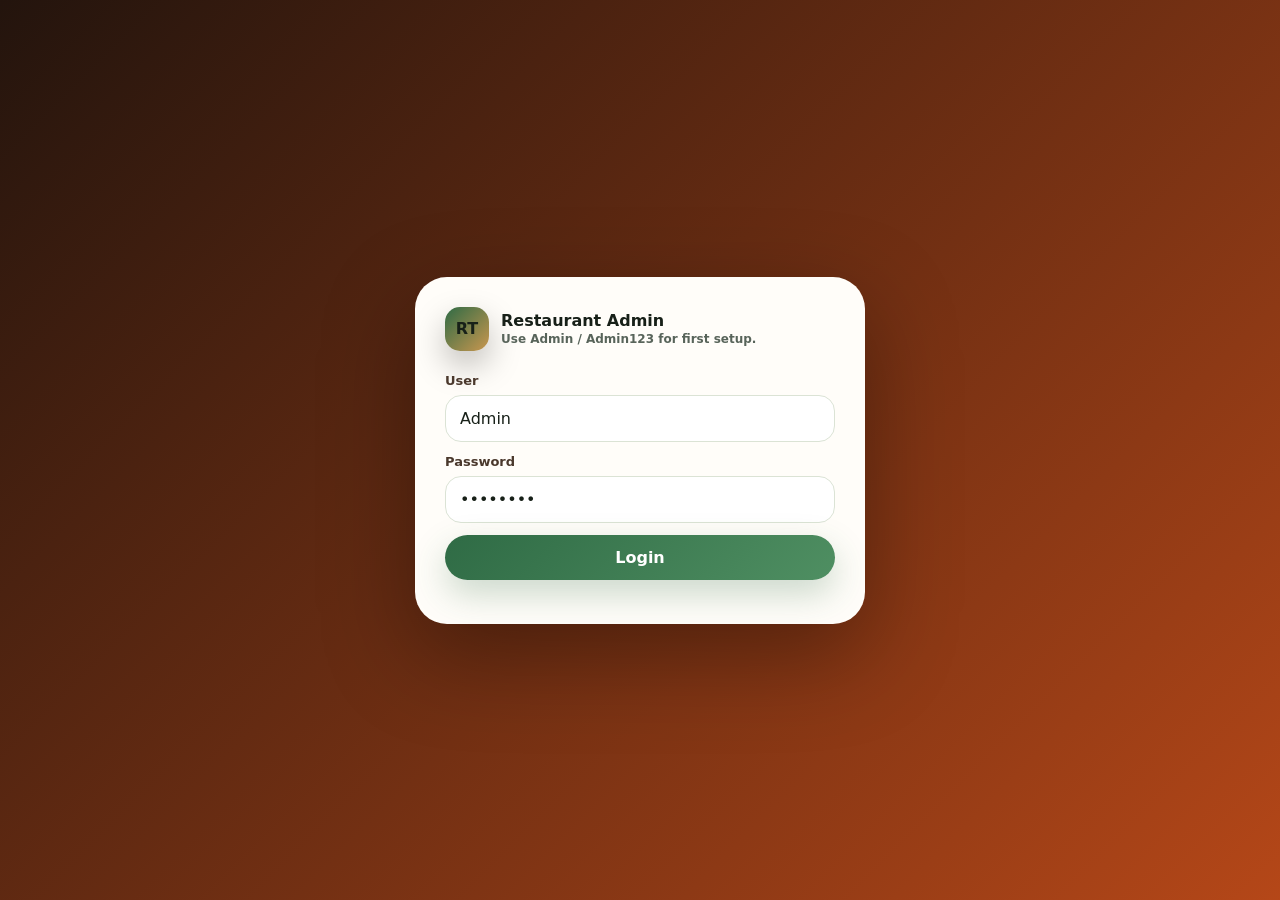
==== commit fa1309db: "Update admin.html" ====
--- a/admin.html
+++ b/admin.html
@@ -270,6 +270,7 @@
         $('adminApp').style.display = 'block';
         $('sessionLabel').textContent = (currentUser.email || 'Admin') + ' - ' + (currentUser.role || 'admin');
         renderAll();
+        openRequestedPanel();
       } catch(error) {
         localStorage.removeItem('rt_admin_session');
         $('loginScreen').style.display = 'grid';
@@ -305,6 +306,19 @@
       window.scrollTo({ top: 0, behavior: 'smooth' });
     }
 
+    function openRequestedPanel(){
+      const params = new URLSearchParams(location.search);
+      const requestedPanel = params.get('panel');
+      const allowedPanels = ['dashboard','orders','delivery','menu','promotions','testimonials','settings','payments','users','pickup','logs'];
+      if(requestedPanel && allowedPanels.indexOf(requestedPanel) !== -1) showPanel(requestedPanel, null, true);
+      const requestedOrder = params.get('order');
+      if(!requestedOrder) return;
+      setTimeout(() => {
+        const card = Array.from(document.querySelectorAll('.delivery-card')).find(item => item.getAttribute('data-order-id') === requestedOrder);
+        if(card) card.scrollIntoView({ block: 'start', behavior: 'smooth' });
+      }, 120);
+    }
+
     function goBackPanel(){
       const previous = panelHistory.pop() || 'dashboard';
       showPanel(previous, null, true);
@@ -367,8 +381,10 @@
     }
 
     function deliveryOrders(){
+      const requestedOrderId = new URLSearchParams(location.search).get('order') || '';
       return (adminData.orders || []).filter(order => {
-        const active = order.type === 'delivery' && ['Confirmed', 'Preparing', 'Ready for delivery', 'On the way'].indexOf(order.status) !== -1;
+        const requested = requestedOrderId && String(order.orderId || '') === String(requestedOrderId);
+        const active = order.type === 'delivery' && (requested || ['Confirmed', 'Preparing', 'Ready for delivery', 'On the way'].indexOf(order.status) !== -1);
         if(!active) return false;
         if(currentUser && String(currentUser.role || '').toLowerCase() === 'delivery'){
           return String(order.assignedDeliveryEmail || '').toLowerCase() === String(currentUser.email || '').toLowerCase();
@@ -384,7 +400,7 @@
       const list = deliveryOrders();
       $('deliveryList').innerHTML = list.map(order => {
         const address = order.deliveryAddress || order.address || '';
-        return `<div class="card delivery-card"><div class="delivery-card-header"><div><span class="badge green">${RTApi.esc(order.status)}</span><h2>${RTApi.esc(order.orderId)}</h2><p><strong>${RTApi.esc(order.customerName)}</strong><br>${RTApi.esc(order.customerPhone)}<br><span class="section-sub">${RTApi.esc(order.customerEmail || '')}</span></p><p class="section-sub"><strong>Destination:</strong> ${RTApi.esc(address)}</p><p class="section-sub"><strong>Instructions:</strong> ${RTApi.esc(order.deliveryInstructions || order.customerNotes || 'No instructions')}</p><div class="order-items">${itemListHtml(order.items)}</div></div><div><iframe class="admin-map" src="${embeddedMapUrl(address)}" loading="lazy"></iframe><div class="delivery-actions"><a class="btn secondary" target="_blank" href="${googleMapsUrl(address)}">Google Maps</a><a class="btn secondary" target="_blank" href="${appleMapsUrl(address)}">Apple Maps</a><a class="btn secondary" href="tel:${RTApi.esc(order.customerPhone)}">Call</a></div></div></div><div class="delivery-actions"><button class="btn" type="button" onclick="startAdminDelivery('${RTApi.esc(order.orderId)}')">Start GPS</button><button class="btn secondary" type="button" onclick="sendAdminDeliveryUpdate('${RTApi.esc(order.orderId)}')">Update GPS</button><button class="btn success" type="button" onclick="completeAdminDelivery('${RTApi.esc(order.orderId)}')">Delivered</button>${order.trackingURL ? '<a class="btn dark" target="_blank" href="' + RTApi.esc(order.trackingURL) + '">Customer Tracking</a>' : ''}</div></div>`;
+        return `<div class="card delivery-card" data-order-id="${RTApi.esc(order.orderId)}"><div class="delivery-card-header"><div><span class="badge green">${RTApi.esc(order.status)}</span><h2>${RTApi.esc(order.orderId)}</h2><p><strong>${RTApi.esc(order.customerName)}</strong><br>${RTApi.esc(order.customerPhone)}<br><span class="section-sub">${RTApi.esc(order.customerEmail || '')}</span></p><p class="section-sub"><strong>Destination:</strong> ${RTApi.esc(address)}</p><p class="section-sub"><strong>Instructions:</strong> ${RTApi.esc(order.deliveryInstructions || order.customerNotes || 'No instructions')}</p><div class="order-items">${itemListHtml(order.items)}</div></div><div><iframe class="admin-map" src="${embeddedMapUrl(address)}" loading="lazy"></iframe><div class="delivery-actions"><a class="btn secondary" target="_blank" href="${googleMapsUrl(address)}">Google Maps</a><a class="btn secondary" target="_blank" href="${appleMapsUrl(address)}">Apple Maps</a><a class="btn secondary" href="tel:${RTApi.esc(order.customerPhone)}">Call</a></div></div></div><div class="delivery-actions"><button class="btn" type="button" onclick="startAdminDelivery('${RTApi.esc(order.orderId)}')">Start GPS</button><button class="btn secondary" type="button" onclick="sendAdminDeliveryUpdate('${RTApi.esc(order.orderId)}')">Update GPS</button><button class="btn success" type="button" onclick="completeAdminDelivery('${RTApi.esc(order.orderId)}')">Delivered</button>${order.trackingURL ? '<a class="btn dark" target="_blank" href="' + RTApi.esc(order.trackingURL) + '">Customer Tracking</a>' : ''}</div></div>`;
       }).join('') || '<div class="empty">No delivery orders ready right now.</div>';
     }
 
--- a/assets/restaurant.css
+++ b/assets/restaurant.css
@@ -1,18 +1,18 @@
 :root {
-  --bg: #fff8ef;
-  --surface: #fffdf9;
-  --card: rgba(255, 253, 249, 0.92);
-  --ink: #211812;
-  --muted: #7b6757;
-  --brand: #b54718;
-  --brand-2: #f0a642;
-  --dark: #23140d;
-  --line: #eadfce;
+  --bg: #f5f7f2;
+  --surface: #fffef8;
+  --card: rgba(255, 254, 248, 0.95);
+  --ink: #172018;
+  --muted: #58645a;
+  --brand: #2f6b45;
+  --brand-2: #c9974f;
+  --dark: #132017;
+  --line: #dbe3d5;
   --success: #157347;
   --danger: #b42318;
   --warning: #b7791f;
-  --shadow: 0 24px 70px rgba(44, 25, 13, 0.14);
-  --shadow-strong: 0 32px 120px rgba(44, 25, 13, 0.24);
+  --shadow: 0 24px 70px rgba(19, 32, 23, 0.14);
+  --shadow-strong: 0 32px 120px rgba(19, 32, 23, 0.24);
   --radius: 28px;
   --radius-sm: 17px;
   --font: Inter, ui-sans-serif, system-ui, -apple-system, BlinkMacSystemFont, "Segoe UI", sans-serif;
@@ -24,9 +24,9 @@
   margin: 0;
   font-family: var(--font);
   background:
-    radial-gradient(circle at 6% 0%, rgba(240, 166, 66, 0.34), transparent 28%),
-    radial-gradient(circle at 92% 12%, rgba(181, 71, 24, 0.18), transparent 30%),
-    linear-gradient(180deg, #fff8ef 0%, #f8efe3 56%, #fffdf9 100%);
+    radial-gradient(circle at 6% 0%, rgba(201, 151, 79, 0.22), transparent 28%),
+    radial-gradient(circle at 92% 12%, rgba(47, 107, 69, 0.18), transparent 30%),
+    linear-gradient(180deg, #f5f7f2 0%, #eef3ea 56%, #fffef8 100%);
   color: var(--ink);
   min-height: 100vh;
 }
@@ -43,18 +43,18 @@
   border: 0;
   border-radius: 999px;
   padding: 13px 20px;
-  background: linear-gradient(135deg, var(--brand), #e46f24);
+  background: linear-gradient(135deg, var(--brand), #4f8f62);
   color: white;
   font-weight: 850;
   cursor: pointer;
-  box-shadow: 0 14px 34px rgba(181, 71, 24, 0.25);
+  box-shadow: 0 14px 34px rgba(47, 107, 69, 0.25);
   display: inline-flex;
   align-items: center;
   justify-content: center;
   gap: 8px;
   transition: transform .18s ease, box-shadow .18s ease, opacity .18s ease;
 }
-.btn:hover { transform: translateY(-2px); box-shadow: 0 18px 42px rgba(181, 71, 24, 0.30); }
+.btn:hover { transform: translateY(-2px); box-shadow: 0 18px 42px rgba(47, 107, 69, 0.30); }
 .btn:active { transform: translateY(0); }
 .btn.secondary { background: #fff; color: var(--brand); border: 1px solid var(--line); box-shadow: none; }
 .btn.ghost { background: transparent; color: var(--ink); border: 1px solid var(--line); box-shadow: none; }
@@ -134,7 +134,8 @@
   place-items: center;
   box-shadow: 0 14px 32px rgba(0, 0, 0, .25);
 }
-.navlinks { display: flex; align-items: center; gap: 8px; font-weight: 800; color: #f8ead8; }
+.navlinks { display: flex; align-items: center; gap: 8px; font-weight: 800; color: #f8ead8; scrollbar-width: none; -ms-overflow-style: none; }
+.navlinks::-webkit-scrollbar { display: none; }
 .navlinks button, .navlinks a {
   border: 0;
   background: transparent;
@@ -146,6 +147,7 @@
   opacity: .92;
 }
 .navlinks button:hover, .navlinks a:hover, .navlinks button.active { background: rgba(255,255,255,.12); opacity: 1; }
+.nav-track { border: 1px solid rgba(255,255,255,.16) !important; background: rgba(255,255,255,.08) !important; }
 
 /* client hero */
 .hero { position: relative; min-height: 720px; color: white; overflow: hidden; background: #1d100a; }
@@ -176,9 +178,8 @@
 .client-section { display: none; animation: panelIn .32s ease both; }
 .client-section.active { display: block; }
 @keyframes panelIn { from { opacity: 0; transform: translateY(12px) scale(.992); } to { opacity: 1; transform: none; } }
-.category-row { display: flex; gap: 10px; overflow-x: auto; padding: 6px 0 18px; scroll-snap-type: x mandatory; }
-.category-row::-webkit-scrollbar { height: 6px; }
-.category-row::-webkit-scrollbar-thumb { background: #e2c7a5; border-radius: 999px; }
+.category-row { display: flex; gap: 10px; overflow-x: auto; padding: 6px 0 18px; scroll-snap-type: x mandatory; scrollbar-width: none; -ms-overflow-style: none; }
+.category-row::-webkit-scrollbar { display: none; }
 .cat-chip { border: 1px solid var(--line); background: white; color: var(--muted); border-radius: 999px; padding: 11px 16px; cursor: pointer; font-weight: 850; white-space: nowrap; scroll-snap-align: start; transition: .18s ease; }
 .cat-chip.active, .cat-chip:hover { background: var(--dark); color: white; border-color: var(--dark); transform: translateY(-1px); }
 .menu-grid { display: grid; grid-template-columns: repeat(3, minmax(0, 1fr)); gap: 22px; }
@@ -189,16 +190,35 @@
 .menu-body { padding: 20px; display: flex; flex-direction: column; gap: 10px; flex: 1; }
 .menu-body h3 { font-size: 22px; margin: 0; }
 .menu-body p { color: var(--muted); line-height: 1.55; margin: 0; flex: 1; }
+.menu-badges { display: flex; gap: 8px; flex-wrap: wrap; }
+.featured-menu-item { border-color: rgba(47,107,69,.34); box-shadow: 0 24px 80px rgba(47,107,69,.18); }
 .price-row { display: flex; justify-content: space-between; align-items: center; gap: 14px; margin-top: 10px; }
 .price { font-size: 23px; font-weight: 950; color: var(--brand); }
 .promo-card, .testimonial, .contact-card { padding: 28px; position: relative; overflow: hidden; }
 .promo-card::before { content: ""; position: absolute; right: -60px; top: -60px; width: 190px; height: 190px; border-radius: 999px; background: rgba(240,166,66,.20); }
 .promo-code { display: inline-block; border: 1px dashed var(--brand); border-radius: 12px; padding: 8px 12px; font-weight: 900; color: var(--brand); background: #fff8ef; }
 .stars { color: #d68113; letter-spacing: 2px; }
+.recommendation-shell { margin-top: 24px; }
+.recommendation-card { padding: 22px; display: grid; grid-template-columns: 1fr 1.4fr; gap: 18px; align-items: center; border-color: rgba(47,107,69,.26); }
+.recommendation-card h3 { margin: 8px 0 4px; }
+.recommendation-list { display: flex; gap: 10px; flex-wrap: wrap; justify-content: flex-end; }
+.recommendation-pill { border: 1px solid var(--line); background: #fff; color: var(--ink); border-radius: 18px; padding: 12px 14px; min-width: 150px; display: flex; justify-content: space-between; gap: 10px; box-shadow: 0 10px 24px rgba(19,32,23,.08); }
+.recommendation-pill:hover { border-color: var(--brand); transform: translateY(-1px); }
+.review-submit { margin-top: 24px; padding: 24px; }
+.contact-modern { display: grid; grid-template-columns: .9fr 1.1fr; gap: 24px; align-items: center; }
+.contact-copy { padding: 8px 0; }
+.contact-panel { display: grid; gap: 12px; }
+.contact-row { display: grid; grid-template-columns: 140px 1fr auto; gap: 14px; align-items: center; border: 1px solid var(--line); border-radius: 18px; padding: 14px; background: #fff; }
+.contact-row span { color: var(--muted); font-weight: 850; }
+.contact-row strong { overflow-wrap: anywhere; }
 
 /* polished cart */
-.cart-fab { position: fixed; right: 22px; bottom: 22px; z-index: 80; border-radius: 24px; background: var(--dark); color: white; padding: 16px 20px; box-shadow: 0 24px 60px rgba(0,0,0,.32); border: 1px solid rgba(255,255,255,.12); cursor: pointer; font-weight: 950; display: flex; align-items: center; gap: 10px; }
+.cart-fab { position: fixed; right: 22px; bottom: 22px; z-index: 80; border-radius: 24px; background: var(--dark); color: white; padding: 16px 20px; box-shadow: 0 24px 60px rgba(0,0,0,.32); border: 1px solid rgba(255,255,255,.12); cursor: pointer; font-weight: 950; display: flex; align-items: center; gap: 10px; transition: transform .18s ease, box-shadow .18s ease, background .18s ease; }
 .cart-fab span { min-width: 26px; height: 26px; border-radius: 999px; display: inline-grid; place-items: center; background: var(--brand); }
+.cart-fab.has-items { background: linear-gradient(135deg, var(--dark), var(--brand)); box-shadow: 0 24px 68px rgba(47,107,69,.38); }
+.cart-fab.cart-bump { animation: cartBump .42s ease; }
+@keyframes cartBump { 0% { transform: scale(1); } 45% { transform: scale(1.08); } 100% { transform: scale(1); } }
+.free-label { color: var(--success); font-weight: 950; }
 .drawer { position: fixed; inset: 0; z-index: 100; display: none; }
 .drawer.open { display: block; }
 .drawer-backdrop { position: absolute; inset: 0; background: rgba(21,10,4,.58); backdrop-filter: blur(6px); animation: fadeOnly .2s ease; }
@@ -229,12 +249,20 @@
 .modal.open { display: grid; animation: fadeOnly .18s ease; }
 .modal-card { max-width: 760px; width: min(760px, 96vw); max-height: 88vh; overflow: auto; background: #fffdf9; border-radius: 30px; border: 1px solid var(--line); box-shadow: 0 30px 100px rgba(0,0,0,.36); padding: 28px; animation: panelIn .24s ease; }
 .modal-card.compact-modal { max-width: 560px; }
+.loading-card { text-align: center; }
+.loading-dots { display: flex; gap: 8px; justify-content: center; margin-top: 18px; }
+.loading-dots span, .loading-inline { width: 10px; height: 10px; border-radius: 999px; background: var(--brand); display: inline-block; animation: dotPulse .9s ease-in-out infinite; }
+.loading-dots span:nth-child(2) { animation-delay: .14s; }
+.loading-dots span:nth-child(3) { animation-delay: .28s; }
+.loading-inline { margin-right: 8px; vertical-align: middle; }
+@keyframes dotPulse { 0%,100% { opacity: .28; transform: scale(.82); } 50% { opacity: 1; transform: scale(1.1); } }
 .toast { position: fixed; left: 50%; bottom: 24px; transform: translateX(-50%); z-index: 200; background: var(--dark); color: white; padding: 12px 16px; border-radius: 999px; box-shadow: var(--shadow); display: none; font-weight: 850; }
 .toast.show { display: block; animation: toastIn .25s ease; }
 @keyframes toastIn { from { opacity: 0; transform: translateX(-50%) translateY(10px); } to { opacity: 1; transform: translateX(-50%); } }
 
 .footer { background: var(--dark); color: #f7e5cd; padding: 42px 0; margin-top: 48px; }
 .footer-grid { display: grid; grid-template-columns: 1.2fr 1fr 1fr; gap: 26px; align-items: start; }
+.footer-license { text-align: left; }
 
 /* modern admin */
 .admin-body { background: linear-gradient(180deg, #fff8ef, #f4e6d3); }
@@ -245,11 +273,13 @@
 .admin-shell { min-height: 100vh; }
 .admin-header { position: sticky; top: 0; z-index: 50; background: rgba(35,20,13,.86); color: white; backdrop-filter: blur(18px); border-bottom: 1px solid rgba(255,255,255,.08); }
 .admin-header-inner { min-height: 78px; display: flex; align-items: center; justify-content: space-between; gap: 18px; }
-.admin-menu { display: flex; gap: 8px; align-items: center; overflow-x: auto; padding: 8px 0; }
+.admin-menu { display: flex; gap: 8px; align-items: center; overflow-x: auto; padding: 8px 0; scrollbar-width: none; -ms-overflow-style: none; }
+.admin-menu::-webkit-scrollbar { display: none; }
 .admin-menu button { border: 0; background: transparent; color: #f8ead8; padding: 10px 12px; border-radius: 999px; font-weight: 850; white-space: nowrap; }
 .admin-menu button.active, .admin-menu button:hover { background: rgba(255,255,255,.13); color: white; }
 .admin-main { padding: 30px 0 70px; }
 .admin-top { display: flex; justify-content: space-between; align-items: end; gap: 20px; margin-bottom: 26px; }
+.admin-top-actions { margin: 0; justify-content: flex-end; }
 .admin-top h1 { font-size: 46px; margin: 0; letter-spacing: 0; }
 .panel { display: none; animation: panelIn .28s ease both; }
 .panel.active { display: block; }
@@ -277,6 +307,13 @@
 .order-items div { display: flex; justify-content: space-between; gap: 12px; padding: 10px 12px; border-bottom: 1px solid var(--line); }
 .order-items div:last-child { border-bottom: 0; }
 .admin-map { width: 100%; min-height: 260px; border: 0; border-radius: 22px; background: #eadfce; }
+.image-uploader { border: 1px solid var(--line); border-radius: 22px; padding: 14px; background: #fff; margin: 12px 0; }
+.image-preview { min-height: 170px; border-radius: 18px; border: 1px dashed var(--line); display: grid; place-items: center; color: var(--muted); overflow: hidden; background: #f7faf5; }
+.image-preview img { width: 100%; height: 220px; object-fit: cover; }
+.readonly-info { border: 1px solid rgba(47,107,69,.24); background: rgba(255,255,255,.72); border-radius: 22px; padding: 18px; margin: 18px 0; }
+.readonly-info input[readonly] { background: #f2f6ef; color: #3c493f; }
+.qr-scan-grid { display: grid; grid-template-columns: .9fr 1.1fr; gap: 18px; align-items: start; }
+.qr-video { width: 100%; min-height: 260px; border-radius: 22px; background: #0d1510; object-fit: cover; border: 1px solid rgba(255,255,255,.12); }
 
 /* tracking */
 .tracking-status { display: grid; grid-template-columns: .95fr 1.05fr; gap: 22px; align-items: start; }
@@ -294,13 +331,16 @@
 
 @media (max-width: 980px) {
   .hero-inner { grid-template-columns: 1fr; padding-top: 70px; }
-  .menu-grid, .grid-3, .grid-2, .stat-grid, .tracking-status, .footer-grid, .admin-menu-grid, .delivery-card-header { grid-template-columns: 1fr; }
+  .menu-grid, .grid-3, .grid-2, .stat-grid, .tracking-status, .footer-grid, .admin-menu-grid, .delivery-card-header, .recommendation-card, .contact-modern, .qr-scan-grid { grid-template-columns: 1fr; }
   .split { grid-template-columns: 1fr; }
   .admin-top, .section-head { align-items: flex-start; flex-direction: column; }
+  .admin-top-actions { justify-content: flex-start; }
   .navlinks { overflow-x: auto; max-width: 100%; }
+  .recommendation-list { justify-content: flex-start; }
 }
 
 @media (max-width: 640px) {
+  body { padding-bottom: 92px; }
   .container { width: min(100% - 22px, 1180px); }
   .nav { flex-wrap: wrap; justify-content: center; }
   .brand { width: 100%; justify-content: center; }
@@ -314,6 +354,9 @@
   .section { padding: 54px 0; }
   .menu-grid { grid-template-columns: 1fr; }
   .drawer-panel { width: 100%; }
-  .cart-fab { left: 16px; right: 16px; justify-content: center; }
+  .cart-fab { left: 16px; right: 16px; bottom: max(14px, env(safe-area-inset-bottom)); justify-content: center; }
+  .contact-row { grid-template-columns: 1fr; align-items: stretch; }
+  .contact-row .btn { width: 100%; }
+  .recommendation-pill { width: 100%; }
   .tracking-map { height: 360px; }
 }
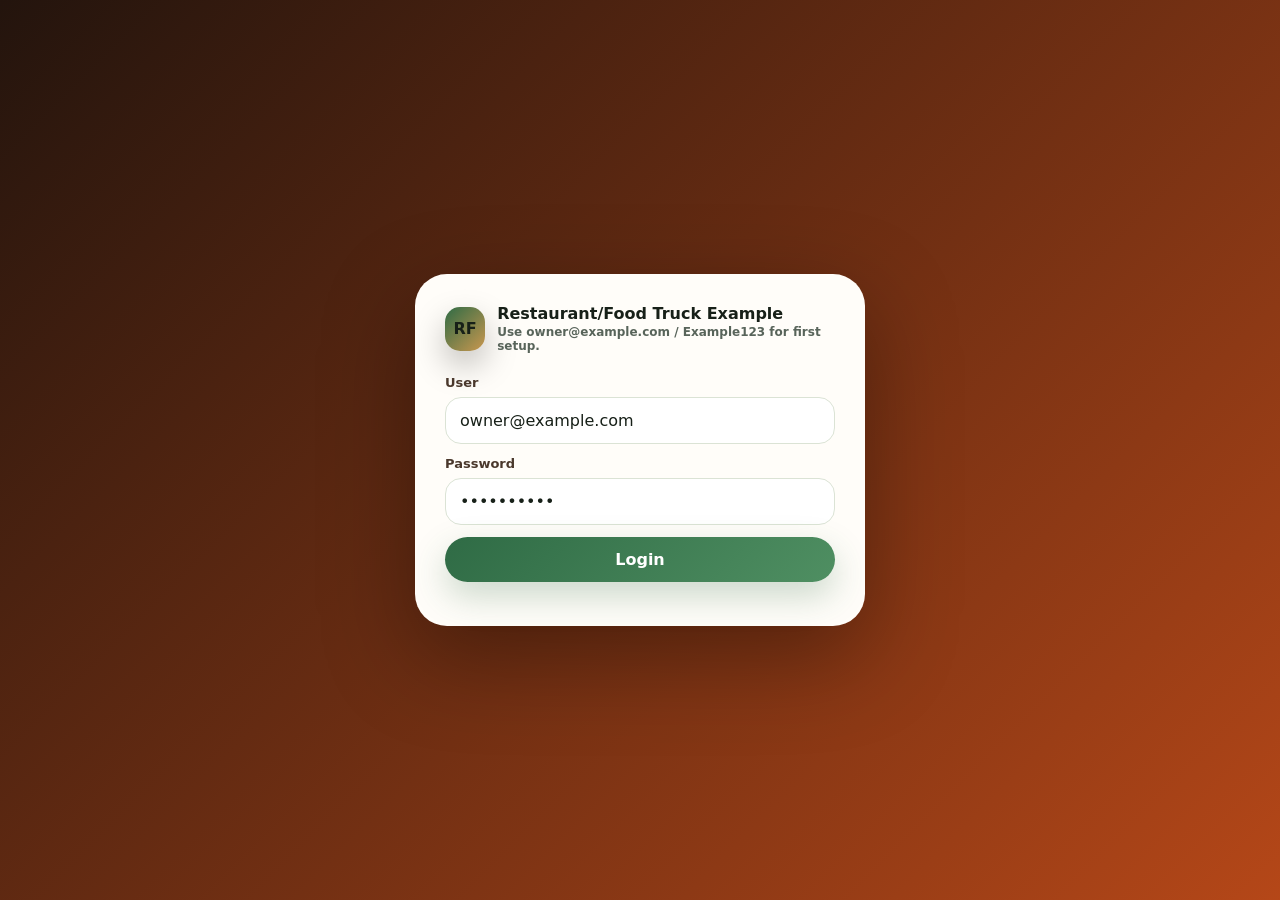
==== commit 814c0d57: "Add files via upload" ====
--- a/admin.html
+++ b/admin.html
@@ -1,22 +1,29 @@
-<!doctype html>
+﻿<!doctype html>
 <html lang="en">
 <head>
   <meta charset="utf-8">
   <meta name="viewport" content="width=device-width, initial-scale=1">
-  <title>Restaurant Test - Admin</title>
+  <title>Restaurant/Food Truck Example - Management</title>
+  <meta name="theme-color" content="#23140d">
+  <meta name="mobile-web-app-capable" content="yes">
+  <meta name="apple-mobile-web-app-capable" content="yes">
+  <meta name="apple-mobile-web-app-title" content="Food Ops">
+  <link rel="manifest" href="manifest-management.webmanifest">
+  <link rel="apple-touch-icon" href="assets/icons/icon-192.png">
   <link rel="icon" href="data:image/svg+xml,%3Csvg xmlns='http://www.w3.org/2000/svg' viewBox='0 0 64 64'%3E%3Crect width='64' height='64' rx='16' fill='%23251712'/%3E%3Ctext x='32' y='42' font-size='34' text-anchor='middle'%3E%F0%9F%8D%BD%EF%B8%8F%3C/text%3E%3C/svg%3E">
   <link rel="stylesheet" href="assets/restaurant.css">
   <script src="assets/config.js"></script>
+  <script src="assets/pwa.js" defer></script>
 </head>
 <body class="admin-body">
   <section id="loginScreen" class="login-screen">
     <div class="login-box">
       <div class="brand" style="margin-bottom:22px; color:var(--ink);">
-        <span class="brand-mark">RT</span>
-        <span><strong>Restaurant Admin</strong><small style="color:var(--muted);">Use Admin / Admin123 for first setup.</small></span>
+        <span class="brand-mark">RF</span>
+        <span><strong>Restaurant/Food Truck Example</strong><small style="color:var(--muted);">Use owner@example.com / Example123 for first setup.</small></span>
       </div>
-      <label class="field"><span>User</span><input id="loginEmail" type="text" value="Admin" autocomplete="username"></label>
-      <label class="field"><span>Password</span><input id="loginPassword" type="password" value="Admin123" autocomplete="current-password"></label>
+      <label class="field"><span>User</span><input id="loginEmail" type="text" value="owner@example.com" autocomplete="username"></label>
+      <label class="field"><span>Password</span><input id="loginPassword" type="password" value="Example123" autocomplete="current-password"></label>
       <button id="loginBtn" class="btn full" type="button" onclick="login()">Login</button>
       <div id="loginMessage" class="section-sub" style="margin-top:14px;"></div>
     </div>
@@ -26,10 +33,10 @@
     <header class="admin-header">
       <div class="container admin-header-inner">
         <a class="brand" href="admin.html">
-          <span class="brand-mark">RT</span>
-          <span><strong>Restaurant Admin</strong><small id="sessionLabel">Session active</small></span>
+          <span class="brand-mark">RF</span>
+          <span><strong>Restaurant/Food Truck Example</strong><small id="sessionLabel">Session active</small></span>
         </a>
-        <nav class="admin-menu" aria-label="Admin menu">
+        <nav class="admin-menu" aria-label="Management menu">
           <button class="active" data-panel="dashboard" onclick="showPanel('dashboard', this)">Dashboard</button>
           <button data-panel="orders" onclick="showPanel('orders', this)">Orders</button>
           <button data-panel="delivery" onclick="showPanel('delivery', this)">Delivery</button>
@@ -40,7 +47,6 @@
           <button data-panel="pickup" onclick="showPanel('pickup', this)">Scan QR</button>
           <button data-panel="payments" onclick="showPanel('payments', this)">Payments</button>
           <button data-panel="users" onclick="showPanel('users', this)">Users</button>
-          <button data-panel="logs" onclick="showPanel('logs', this)">Logs</button>
           <button onclick="logout()">Logout</button>
         </nav>
       </div>
@@ -54,6 +60,7 @@
         </div>
         <div class="toolbar admin-top-actions">
           <button id="backBtn" class="btn secondary" type="button" onclick="goBackPanel()">Back</button>
+          <button class="btn secondary" type="button" data-install-app onclick="RTPWA.install()" style="display:none;">Install app</button>
           <button class="btn secondary" type="button" onclick="refreshAll()">Refresh</button>
         </div>
       </div>
@@ -69,7 +76,6 @@
           <button class="menu-tile" onclick="showPanel('pickup')"><b>Scan QR</b><span class="section-sub">Verify pickup/delivery QR and complete orders.</span></button>
           <button class="menu-tile" onclick="showPanel('payments')"><b>Payments</b><span class="section-sub">Configure payment links, cash, and verification notes.</span></button>
           <button class="menu-tile" onclick="showPanel('users')"><b>Users</b><span class="section-sub">Create staff accounts and roles.</span></button>
-          <button class="menu-tile" onclick="showPanel('logs')"><b>Logs</b><span class="section-sub">Review system activity and changes.</span></button>
         </div>
         <div id="statsGrid" class="stat-grid"></div>
       </section>
@@ -84,9 +90,9 @@
 
       <section id="panel-delivery" class="panel">
         <div class="card" style="padding:24px; margin-bottom:20px;">
-          <span class="badge dark">Delivery inside Admin</span>
+          <span class="badge dark">Delivery inside management</span>
           <h2 style="margin-bottom:6px;">Active delivery orders</h2>
-          <p class="section-sub">Delivery is handled from this Admin section. When an order is ready, staff/admin handles route, GPS tracking, maps, customer phone, order items, and delivery completion from here.</p>
+          <p class="section-sub">Delivery is handled from this management section. When an order is ready, staff handles route, GPS tracking, maps, customer phone, order items, and delivery completion from here.</p>
         </div>
         <div id="deliveryList" class="grid"></div>
       </section>
@@ -134,7 +140,7 @@
       <section id="panel-testimonials" class="panel">
         <div class="grid grid-2">
           <div class="card" style="padding:24px;">
-            <h2 style="margin-top:0;">Review approval</h2>
+            <h2 style="margin-top:0;">Customer feedback</h2>
             <label class="field"><span>Name</span><input id="testName"></label>
             <label class="field"><span>Text</span><textarea id="testText"></textarea></label>
             <div class="split"><label class="field"><span>Rating</span><input id="testRating" type="number" min="1" max="5" step="1" value="5"></label><label class="field"><span>Status</span><select id="testVisible"><option>Pending</option><option>Yes</option><option>No</option></select></label></div>
@@ -150,7 +156,7 @@
           <p class="section-sub">Cash is payment in person. Payment links can be displayed to customers, but automatic paid/pending/rejected verification requires a provider webhook or API connection before unpaid online orders can be securely blocked.</p>
           <div class="split"><label class="field"><span>Online payment enabled</span><select id="payEnabled"><option>No</option><option>Yes</option></select></label><label class="field"><span>Provider</span><input id="payProvider" placeholder="Square, Clover, Stripe, Cash App, Zelle..."></label></div>
           <label class="field"><span>Payment link</span><input id="payLink" placeholder="Customer payment checkout URL"></label>
-          <label class="field"><span>Provider login URL</span><input id="payLoginUrl" placeholder="Admin/provider dashboard URL"></label>
+          <label class="field"><span>Provider login URL</span><input id="payLoginUrl" placeholder="Provider dashboard URL"></label>
           <div class="split"><label class="field"><span>Cash enabled</span><select id="payCashEnabled"><option>Yes</option><option>No</option></select></label><label class="field"><span>Verification mode</span><select id="payVerificationMode"><option>Manual</option><option>Webhook required</option><option>Provider API required</option></select></label></div>
           <label class="field"><span>Cash instructions</span><input id="payCashInstructions" placeholder="Pay in person at pickup or delivery."></label>
           <label class="field"><span>Cash App link</span><input id="payCashAppLink" placeholder="https://cash.app/$restaurant"></label>
@@ -202,10 +208,12 @@
           <div class="qr-scan-grid">
             <div>
               <video id="qrVideo" class="qr-video" playsinline muted></video>
+              <p id="qrCameraStatus" class="section-sub">Camera scanning works on HTTPS pages. If the browser blocks the camera, paste the token or upload a QR photo.</p>
               <div class="toolbar"><button class="btn" type="button" onclick="startQrCamera()">Start camera</button><button class="btn secondary" type="button" onclick="stopQrCamera()">Stop camera</button></div>
             </div>
             <div>
               <label class="field"><span>Order token</span><input id="pickupToken" placeholder="Paste scanned pickup/delivery token"></label>
+              <label class="field"><span>Scan QR photo</span><input id="qrImageInput" type="file" accept="image/*" capture="environment" onchange="scanQrImage(this.files && this.files[0])"></label>
               <label class="field"><span>Delivery note</span><textarea id="deliveryProofNote" placeholder="Example: Left at front door / Handed to customer."></textarea></label>
               <label class="field"><span>Optional delivery photo</span><input id="deliveryProofPhoto" type="file" accept="image/*"></label>
               <div class="toolbar"><button class="btn" type="button" onclick="verifyPickup()">Verify order</button><button class="btn success" type="button" onclick="completePickup()">Complete scanned order</button></div>
@@ -215,9 +223,6 @@
         </div>
       </section>
 
-      <section id="panel-logs" class="panel">
-        <div class="table-wrap"><table><thead><tr><th>Time</th><th>User</th><th>Action</th><th>Order</th><th>Result</th></tr></thead><tbody id="logsTable"></tbody></table></div>
-      </section>
     </main>
   </section>
 
@@ -235,6 +240,7 @@
     let panelHistory = [];
     let qrStream = null;
     let qrScanTimer = null;
+    let qrDetector = null;
 
     function $(id){ return document.getElementById(id); }
     function toast(message){ const box = $('toast'); box.textContent = message; box.classList.add('show'); setTimeout(() => box.classList.remove('show'), 2600); }
@@ -245,7 +251,7 @@
       $('loginMessage').textContent = '';
       $('loginBtn').disabled = true;
       $('loginBtn').textContent = 'Checking access...';
-      $('loginMessage').innerHTML = '<span class="loading-inline"></span>Opening admin dashboard';
+      $('loginMessage').innerHTML = '<span class="loading-inline"></span>Opening management dashboard';
       try {
         const result = await RTApi.admin('login', { email: $('loginEmail').value, password: $('loginPassword').value, userAgent: navigator.userAgent });
         sessionToken = result.sessionToken;
@@ -268,7 +274,7 @@
         currentUser = adminData.user;
         $('loginScreen').style.display = 'none';
         $('adminApp').style.display = 'block';
-        $('sessionLabel').textContent = (currentUser.email || 'Admin') + ' - ' + (currentUser.role || 'admin');
+        $('sessionLabel').textContent = (currentUser.email || 'Team user') + ' - ' + (currentUser.role || 'manager');
         renderAll();
         openRequestedPanel();
       } catch(error) {
@@ -299,7 +305,6 @@
         settings: ['Settings', 'Restaurant information and fixed delivery fee.'],
         users: ['Users', 'Create staff users and reset access.'],
         pickup: ['Scan QR', 'Verify pickup or delivery tokens and complete orders.'],
-        logs: ['Logs', 'Recent system activity.']
       };
       $('pageTitle').textContent = titles[name][0];
       $('pageSub').textContent = titles[name][1];
@@ -309,7 +314,7 @@
     function openRequestedPanel(){
       const params = new URLSearchParams(location.search);
       const requestedPanel = params.get('panel');
-      const allowedPanels = ['dashboard','orders','delivery','menu','promotions','testimonials','settings','payments','users','pickup','logs'];
+      const allowedPanels = ['dashboard','orders','delivery','menu','promotions','testimonials','settings','payments','users','pickup'];
       if(requestedPanel && allowedPanels.indexOf(requestedPanel) !== -1) showPanel(requestedPanel, null, true);
       const requestedOrder = params.get('order');
       if(!requestedOrder) return;
@@ -324,7 +329,7 @@
       showPanel(previous, null, true);
     }
 
-    function renderAll(){ renderDashboard(); renderOrders(); renderDelivery(); renderMenu(); renderPromotions(); renderTestimonials(); fillPayments(); fillSettings(); renderUsers(); renderLogs(); }
+    function renderAll(){ renderDashboard(); renderOrders(); renderDelivery(); renderMenu(); renderPromotions(); renderTestimonials(); fillPayments(); fillSettings(); renderUsers(); }
 
     function renderDashboard(){
       const dashboard = adminData.dashboard || {};
@@ -564,43 +569,144 @@
     function editUserAt(index){ const user = (adminData.users || [])[index]; if(!user) return; $('userName').value = user.name || ''; $('userEmail').value = user.email || ''; $('userPassword').value = ''; $('userRole').value = user.role || 'staff'; $('userStatus').value = user.status || 'Yes'; $('userAvailable').value = user.available || 'Yes'; showPanel('users'); }
     async function saveUser(){ const payload = { name: $('userName').value, email: $('userEmail').value, password: $('userPassword').value, role: $('userRole').value, status: $('userStatus').value, available: $('userAvailable').value }; await adminCall('saveUser', { user: payload }); toast('User saved'); await refreshAll(); }
     async function resetUserLock(email){ await adminCall('resetUserLock', { email }); toast('User unlocked'); await refreshAll(); }
+    function setQrStatus(message, isError){
+      if($('qrCameraStatus')){
+        $('qrCameraStatus').textContent = message;
+        $('qrCameraStatus').style.color = isError ? '#b54718' : '';
+      }
+      if(isError) toast(message);
+    }
+
+    function cameraErrorMessage(error){
+      const name = error && error.name ? error.name : '';
+      if(name === 'NotAllowedError' || name === 'SecurityError') return 'Camera permission is blocked. Allow camera access in the browser, use HTTPS, or paste/upload the QR token.';
+      if(name === 'NotFoundError' || name === 'OverconstrainedError') return 'No usable camera was found. Paste the token or upload a QR photo.';
+      if(name === 'NotReadableError') return 'The camera is busy in another app. Close the other app or paste/upload the QR token.';
+      return (error && error.message) ? error.message : 'Could not open the camera. Paste the token or upload a QR photo.';
+    }
+
+    async function getQrDetector(){
+      if(!('BarcodeDetector' in window)) return null;
+      if(qrDetector) return qrDetector;
+      try {
+        if(BarcodeDetector.getSupportedFormats){
+          const formats = await BarcodeDetector.getSupportedFormats();
+          if(formats.indexOf('qr_code') === -1) return null;
+        }
+        qrDetector = new BarcodeDetector({ formats: ['qr_code'] });
+        return qrDetector;
+      } catch(error) {
+        return null;
+      }
+    }
+
+    async function handleQrCodes(codes, source){
+      if(!codes || !codes.length){
+        setQrStatus('No QR code found in the ' + source + '. Paste the token manually or try a clearer image.', true);
+        return false;
+      }
+      const token = String(codes[0].rawValue || '').trim();
+      if(!token){
+        setQrStatus('The QR was detected but no token was readable. Paste the token manually.', true);
+        return false;
+      }
+      $('pickupToken').value = token;
+      stopQrCamera();
+      setQrStatus('QR token captured. Verifying order...', false);
+      await verifyPickup();
+      return true;
+    }
+
     async function startQrCamera(){
-      if(!navigator.mediaDevices || !navigator.mediaDevices.getUserMedia){ toast('Camera is not available on this device'); return; }
-      if(!('BarcodeDetector' in window)){ toast('QR camera scan is not supported here. Paste the token manually.'); return; }
+      stopQrCamera();
+      if(!window.isSecureContext){
+        setQrStatus('Camera scanning requires HTTPS or localhost. Open the published HTTPS admin page, or paste/upload the QR token.', true);
+        return;
+      }
+      if(!navigator.mediaDevices || !navigator.mediaDevices.getUserMedia){
+        setQrStatus('Camera is not available on this device. Paste the token or upload a QR photo.', true);
+        return;
+      }
+      const detector = await getQrDetector();
+      if(!detector){
+        setQrStatus('This browser cannot read QR codes automatically. Use Chrome/Edge, paste the token, or upload a QR photo.', true);
+        return;
+      }
       try {
-        stopQrCamera();
-        qrStream = await navigator.mediaDevices.getUserMedia({ video: { facingMode: 'environment' } });
+        const options = [
+          { video: { facingMode: { ideal: 'environment' }, width: { ideal: 1280 }, height: { ideal: 720 } } },
+          { video: true }
+        ];
+        let lastError = null;
+        for(const option of options){
+          try {
+            qrStream = await navigator.mediaDevices.getUserMedia(option);
+            break;
+          } catch(error) {
+            lastError = error;
+          }
+        }
+        if(!qrStream) throw lastError || new Error('Camera unavailable');
         $('qrVideo').srcObject = qrStream;
         await $('qrVideo').play();
+        setQrStatus('Camera active. Hold the QR steady inside the video box.', false);
         scanQrFrame();
       } catch(error) {
-        toast(error.message || String(error));
+        stopQrCamera();
+        setQrStatus(cameraErrorMessage(error), true);
       }
     }
 
     async function scanQrFrame(){
       if(!qrStream) return;
       try {
-        const detector = new BarcodeDetector({ formats: ['qr_code'] });
-        const codes = await detector.detect($('qrVideo'));
-        if(codes && codes.length){
-          $('pickupToken').value = codes[0].rawValue || '';
-          stopQrCamera();
-          await verifyPickup();
-          return;
+        const video = $('qrVideo');
+        if(video && video.readyState >= 2){
+          const detector = await getQrDetector();
+          const codes = detector ? await detector.detect(video) : [];
+          if(codes && codes.length && await handleQrCodes(codes, 'camera')) return;
         }
       } catch(error) {
-        stopQrCamera();
-        toast('Could not scan QR. Paste the token manually.');
+        setQrStatus('Scanning is still active. If it does not read, paste the token or upload a QR photo.', false);
+      }
+      qrScanTimer = requestAnimationFrame(scanQrFrame);
+    }
+
+    async function qrImageSource(file){
+      if('createImageBitmap' in window) return createImageBitmap(file);
+      return new Promise((resolve, reject) => {
+        const image = new Image();
+        const url = URL.createObjectURL(file);
+        image.onload = () => { URL.revokeObjectURL(url); resolve(image); };
+        image.onerror = () => { URL.revokeObjectURL(url); reject(new Error('Could not load QR image.')); };
+        image.src = url;
+      });
+    }
+
+    async function scanQrImage(file){
+      if(!file) return;
+      const detector = await getQrDetector();
+      if(!detector){
+        setQrStatus('This browser cannot read QR images automatically. Paste the token manually.', true);
         return;
       }
-      qrScanTimer = requestAnimationFrame(scanQrFrame);
+      try {
+        const source = await qrImageSource(file);
+        const codes = await detector.detect(source);
+        if(source.close) source.close();
+        await handleQrCodes(codes, 'image');
+      } catch(error) {
+        setQrStatus('Could not read that QR image. Try a clearer photo or paste the token manually.', true);
+      } finally {
+        if($('qrImageInput')) $('qrImageInput').value = '';
+      }
     }
 
     function stopQrCamera(){
       if(qrScanTimer){ cancelAnimationFrame(qrScanTimer); qrScanTimer = null; }
       if(qrStream){ qrStream.getTracks().forEach(track => track.stop()); qrStream = null; }
       if($('qrVideo')) $('qrVideo').srcObject = null;
+      setQrStatus('Camera stopped. Paste the token or upload a QR photo if needed.', false);
     }
 
     function readProofImage(){
@@ -642,7 +748,6 @@
       await refreshAll();
     }
 
-    function renderLogs(){ $('logsTable').innerHTML = (adminData.logs || []).map(log => `<tr><td>${RTApi.esc(log.timestamp || '')}</td><td>${RTApi.esc(log.userEmail || '')}</td><td>${RTApi.esc(log.action || '')}</td><td>${RTApi.esc(log.orderId || '')}</td><td>${RTApi.esc(log.result || '')}</td></tr>`).join(''); }
 
     if(sessionToken) bootstrap();
   </script>
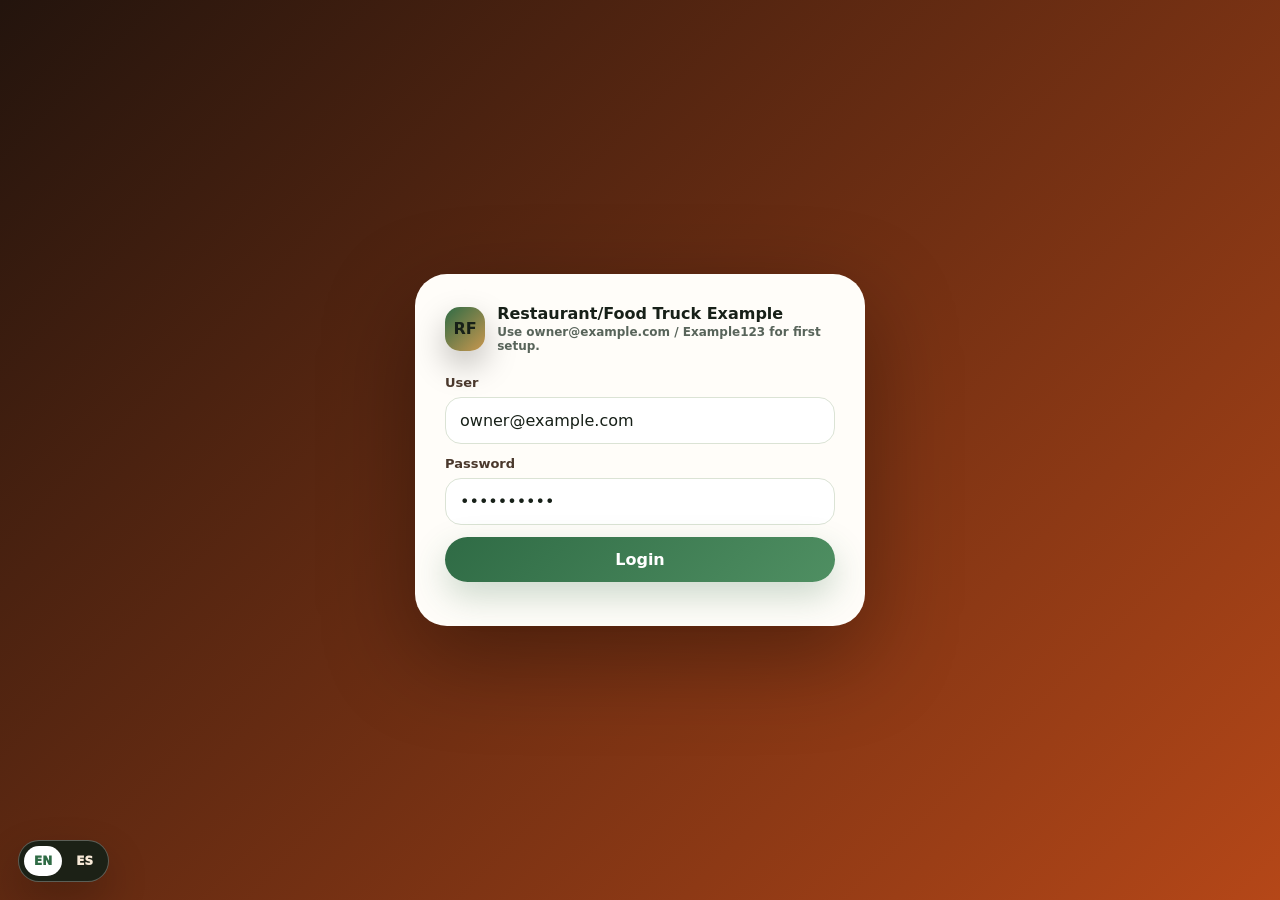
==== commit 5270738b: "Update admin.html" ====
--- a/admin.html
+++ b/admin.html
@@ -1,4 +1,4 @@
-﻿<!doctype html>
+<!doctype html>
 <html lang="en">
 <head>
   <meta charset="utf-8">
@@ -13,7 +13,9 @@
   <link rel="icon" href="data:image/svg+xml,%3Csvg xmlns='http://www.w3.org/2000/svg' viewBox='0 0 64 64'%3E%3Crect width='64' height='64' rx='16' fill='%23251712'/%3E%3Ctext x='32' y='42' font-size='34' text-anchor='middle'%3E%F0%9F%8D%BD%EF%B8%8F%3C/text%3E%3C/svg%3E">
   <link rel="stylesheet" href="assets/restaurant.css">
   <script src="assets/config.js"></script>
+  <script src="assets/jsQR.js"></script>
   <script src="assets/pwa.js" defer></script>
+  <script src="assets/i18n.js" defer></script>
 </head>
 <body class="admin-body">
   <section id="loginScreen" class="login-screen">
@@ -179,6 +181,7 @@
           <label class="field"><span>Instagram URL</span><input id="cfgInstagram"></label>
           <label class="field"><span>Hero image URL</span><input id="cfgHeroImage"></label>
           <label class="field"><span>About text</span><textarea id="cfgAboutText"></textarea></label>
+          <label class="field"><span>Order QR enabled</span><select id="cfgQrEnabled"><option>Yes</option><option>No</option></select></label>
           <div class="readonly-info">
             <span class="badge dark">Website license</span>
             <p class="section-sub">This identifies the website package and the public pages used by the customer. Keep it read-only unless the site is redeployed to a new public URL.</p>
@@ -208,7 +211,7 @@
           <div class="qr-scan-grid">
             <div>
               <video id="qrVideo" class="qr-video" playsinline muted></video>
-              <p id="qrCameraStatus" class="section-sub">Camera scanning works on HTTPS pages. If the browser blocks the camera, paste the token or upload a QR photo.</p>
+              <p id="qrCameraStatus" class="section-sub">Open the camera here and point it at the pickup or delivery QR. The order will be verified inside this panel.</p>
               <div class="toolbar"><button class="btn" type="button" onclick="startQrCamera()">Start camera</button><button class="btn secondary" type="button" onclick="stopQrCamera()">Stop camera</button></div>
             </div>
             <div>
@@ -216,7 +219,7 @@
               <label class="field"><span>Scan QR photo</span><input id="qrImageInput" type="file" accept="image/*" capture="environment" onchange="scanQrImage(this.files && this.files[0])"></label>
               <label class="field"><span>Delivery note</span><textarea id="deliveryProofNote" placeholder="Example: Left at front door / Handed to customer."></textarea></label>
               <label class="field"><span>Optional delivery photo</span><input id="deliveryProofPhoto" type="file" accept="image/*"></label>
-              <div class="toolbar"><button class="btn" type="button" onclick="verifyPickup()">Verify order</button><button class="btn success" type="button" onclick="completePickup()">Complete scanned order</button></div>
+              <div class="toolbar"><button class="btn" type="button" onclick="verifyPickup()">Verify order</button><button id="completeScannedOrderBtn" class="btn success" type="button" onclick="completePickup()">Complete scanned order</button></div>
             </div>
           </div>
           <div id="pickupResult" style="margin-top:14px;"></div>
@@ -241,6 +244,8 @@
     let qrStream = null;
     let qrScanTimer = null;
     let qrDetector = null;
+    let qrCanvas = null;
+    let qrCanvasContext = null;
 
     function $(id){ return document.getElementById(id); }
     function toast(message){ const box = $('toast'); box.textContent = message; box.classList.add('show'); setTimeout(() => box.classList.remove('show'), 2600); }
@@ -563,8 +568,8 @@
 
     function fillPayments(){ const p = adminData.payments || {}; $('payEnabled').value = p.enabled || 'No'; $('payProvider').value = p.provider || ''; $('payLink').value = p.link || ''; $('payLoginUrl').value = p.loginUrl || ''; $('payCashEnabled').value = p.cashEnabled || 'Yes'; $('payCashInstructions').value = p.cashInstructions || 'Pay in person at pickup or delivery.'; $('payCashAppLink').value = p.cashAppLink || ''; $('payZelleInstructions').value = p.zelleInstructions || ''; $('payProviderInstructions').value = p.providerInstructions || ''; $('payVerificationMode').value = p.verificationMode || 'Manual'; $('payRequireBeforeOrder').value = p.requirePaymentBeforeOrder || 'No'; $('payButtonLabel').value = p.buttonLabel || 'Pay Securely'; $('payRedirectMessage').value = p.redirectMessage || 'You are being redirected to the restaurant secure payment page.'; }
     async function savePayments(){ await adminCall('savePaymentsConfig', { enabled: $('payEnabled').value, provider: $('payProvider').value, link: $('payLink').value, loginUrl: $('payLoginUrl').value, cashEnabled: $('payCashEnabled').value, cashInstructions: $('payCashInstructions').value, cashAppLink: $('payCashAppLink').value, zelleInstructions: $('payZelleInstructions').value, providerInstructions: $('payProviderInstructions').value, verificationMode: $('payVerificationMode').value, requirePaymentBeforeOrder: $('payRequireBeforeOrder').value, buttonLabel: $('payButtonLabel').value, redirectMessage: $('payRedirectMessage').value }); toast('Payments saved'); await refreshAll(); }
-    function fillSettings(){ const c = adminData.config || {}; $('cfgName').value = c.name || ''; $('cfgPhone').value = c.phone || ''; $('cfgEmail').value = c.email || c.adminEmail || ''; $('cfgAddress').value = c.address || ''; $('cfgDeliveryEnabled').value = c.deliveryEnabled || 'Yes'; $('cfgPickupEnabled').value = c.pickupEnabled || 'Yes'; $('cfgFixedDeliveryFee').value = c.fixedDeliveryFee || c.deliveryFee || 4.99; $('cfgTaxRate').value = c.taxRate || 0.07; $('cfgInstagram').value = c.instagramUrl || ''; $('cfgHeroImage').value = c.heroImage || ''; $('cfgAboutText').value = c.aboutText || ''; $('cfgLicenseName').value = c.licenseName || window.RESTAURANT_SYSTEM.licenseName || ''; $('cfgLicenseBy').value = c.licenseBy || window.RESTAURANT_SYSTEM.licenseBy || ''; $('cfgPublicBaseUrl').value = c.publicBaseUrl || window.RESTAURANT_SYSTEM.publicBaseUrl || ''; $('cfgTrackingPage').value = c.trackingPage || window.RESTAURANT_SYSTEM.trackingPage || 'tracking.html'; $('cfgLocationUpdateSeconds').value = c.locationUpdateSeconds || 30; }
-    async function saveSettings(){ await adminCall('saveRestaurantConfig', { config: { name: $('cfgName').value, phone: $('cfgPhone').value, email: $('cfgEmail').value, adminEmail: $('cfgEmail').value, address: $('cfgAddress').value, deliveryEnabled: $('cfgDeliveryEnabled').value, pickupEnabled: $('cfgPickupEnabled').value, fixedDeliveryFee: $('cfgFixedDeliveryFee').value, deliveryFee: $('cfgFixedDeliveryFee').value, taxRate: $('cfgTaxRate').value, instagramUrl: $('cfgInstagram').value, heroImage: $('cfgHeroImage').value, aboutText: $('cfgAboutText').value, licenseName: $('cfgLicenseName').value, licenseBy: $('cfgLicenseBy').value, publicBaseUrl: $('cfgPublicBaseUrl').value, trackingPage: $('cfgTrackingPage').value, locationUpdateSeconds: $('cfgLocationUpdateSeconds').value, deliveryFeeMode: 'fixed' } }); toast('Settings saved'); await refreshAll(); }
+    function fillSettings(){ const c = adminData.config || {}; $('cfgName').value = c.name || ''; $('cfgPhone').value = c.phone || ''; $('cfgEmail').value = c.email || c.adminEmail || ''; $('cfgAddress').value = c.address || ''; $('cfgDeliveryEnabled').value = c.deliveryEnabled || 'Yes'; $('cfgPickupEnabled').value = c.pickupEnabled || 'Yes'; $('cfgFixedDeliveryFee').value = c.fixedDeliveryFee || c.deliveryFee || 4.99; $('cfgTaxRate').value = c.taxRate || 0.07; $('cfgInstagram').value = c.instagramUrl || ''; $('cfgHeroImage').value = c.heroImage || ''; $('cfgAboutText').value = c.aboutText || ''; $('cfgQrEnabled').value = c.qrEnabled || 'Yes'; $('cfgLicenseName').value = c.licenseName || window.RESTAURANT_SYSTEM.licenseName || ''; $('cfgLicenseBy').value = c.licenseBy || window.RESTAURANT_SYSTEM.licenseBy || ''; $('cfgPublicBaseUrl').value = c.publicBaseUrl || window.RESTAURANT_SYSTEM.publicBaseUrl || ''; $('cfgTrackingPage').value = c.trackingPage || window.RESTAURANT_SYSTEM.trackingPage || 'tracking.html'; $('cfgLocationUpdateSeconds').value = c.locationUpdateSeconds || 30; }
+    async function saveSettings(){ await adminCall('saveRestaurantConfig', { config: { name: $('cfgName').value, phone: $('cfgPhone').value, email: $('cfgEmail').value, adminEmail: $('cfgEmail').value, address: $('cfgAddress').value, deliveryEnabled: $('cfgDeliveryEnabled').value, pickupEnabled: $('cfgPickupEnabled').value, fixedDeliveryFee: $('cfgFixedDeliveryFee').value, deliveryFee: $('cfgFixedDeliveryFee').value, taxRate: $('cfgTaxRate').value, instagramUrl: $('cfgInstagram').value, heroImage: $('cfgHeroImage').value, aboutText: $('cfgAboutText').value, qrEnabled: $('cfgQrEnabled').value, licenseName: $('cfgLicenseName').value, licenseBy: $('cfgLicenseBy').value, publicBaseUrl: $('cfgPublicBaseUrl').value, trackingPage: $('cfgTrackingPage').value, locationUpdateSeconds: $('cfgLocationUpdateSeconds').value, deliveryFeeMode: 'fixed' } }); toast('Settings saved'); await refreshAll(); }
     function renderUsers(){ $('usersList').innerHTML = (adminData.users || []).map((user, index) => `<div class="card" style="padding:18px;"><strong>${RTApi.esc(user.name)}</strong><p class="section-sub">${RTApi.esc(user.email)} | ${RTApi.esc(user.role)} | active ${RTApi.esc(user.status || 'Yes')} | available ${RTApi.esc(user.available || 'Yes')} | failed attempts ${user.failedAttempts || 0}</p><div class="toolbar"><button class="btn secondary" type="button" onclick="editUserAt(${index})">Load / reset password</button><button class="btn dark" type="button" onclick="resetUserLock('${RTApi.esc(user.email)}')">Unlock</button></div></div>`).join('') || '<div class="empty">No users.</div>'; }
     function editUserAt(index){ const user = (adminData.users || [])[index]; if(!user) return; $('userName').value = user.name || ''; $('userEmail').value = user.email || ''; $('userPassword').value = ''; $('userRole').value = user.role || 'staff'; $('userStatus').value = user.status || 'Yes'; $('userAvailable').value = user.available || 'Yes'; showPanel('users'); }
     async function saveUser(){ const payload = { name: $('userName').value, email: $('userEmail').value, password: $('userPassword').value, role: $('userRole').value, status: $('userStatus').value, available: $('userAvailable').value }; await adminCall('saveUser', { user: payload }); toast('User saved'); await refreshAll(); }
@@ -600,14 +605,57 @@
       }
     }
 
+    function normalizeQrToken(value){
+      const raw = String(value || '').trim();
+      if(!raw) return '';
+      try {
+        const url = new URL(raw, location.href);
+        const token = url.searchParams.get('token') || url.searchParams.get('pickupToken') || url.searchParams.get('trackingToken');
+        if(token) return token.trim();
+      } catch(error) {}
+      const match = raw.match(/(?:token|pickupToken|trackingToken)=([^&#\s]+)/i);
+      if(match){
+        try { return decodeURIComponent(match[1]).trim(); }
+        catch(error) { return match[1].trim(); }
+      }
+      return raw;
+    }
+
+    function decodeQrWithCanvas(source){
+      if(typeof window.jsQR !== 'function') return [];
+      const width = Math.floor(source.videoWidth || source.naturalWidth || source.width || 0);
+      const height = Math.floor(source.videoHeight || source.naturalHeight || source.height || 0);
+      if(!width || !height) return [];
+      if(!qrCanvas) qrCanvas = document.createElement('canvas');
+      qrCanvas.width = width;
+      qrCanvas.height = height;
+      qrCanvasContext = qrCanvasContext || qrCanvas.getContext('2d', { willReadFrequently: true });
+      if(!qrCanvasContext) return [];
+      qrCanvasContext.drawImage(source, 0, 0, width, height);
+      const imageData = qrCanvasContext.getImageData(0, 0, width, height);
+      const code = window.jsQR(imageData.data, width, height, { inversionAttempts: 'attemptBoth' });
+      return code && code.data ? [{ rawValue: code.data }] : [];
+    }
+
+    async function detectQrCodes(source){
+      const detector = await getQrDetector();
+      if(detector){
+        try {
+          const nativeCodes = await detector.detect(source);
+          if(nativeCodes && nativeCodes.length) return nativeCodes;
+        } catch(error) {}
+      }
+      return decodeQrWithCanvas(source);
+    }
+
     async function handleQrCodes(codes, source){
       if(!codes || !codes.length){
-        setQrStatus('No QR code found in the ' + source + '. Paste the token manually or try a clearer image.', true);
+        setQrStatus('No QR code found in the ' + source + '. Keep the QR centered and try again.', true);
         return false;
       }
-      const token = String(codes[0].rawValue || '').trim();
+      const token = normalizeQrToken(codes[0].rawValue || '');
       if(!token){
-        setQrStatus('The QR was detected but no token was readable. Paste the token manually.', true);
+        setQrStatus('The QR was detected but no order token was readable.', true);
         return false;
       }
       $('pickupToken').value = token;
@@ -627,13 +675,13 @@
         setQrStatus('Camera is not available on this device. Paste the token or upload a QR photo.', true);
         return;
       }
-      const detector = await getQrDetector();
-      if(!detector){
-        setQrStatus('This browser cannot read QR codes automatically. Use Chrome/Edge, paste the token, or upload a QR photo.', true);
+      if(!('BarcodeDetector' in window) && typeof window.jsQR !== 'function'){
+        setQrStatus('The QR reader is still loading. Wait a moment and press Start camera again.', true);
         return;
       }
       try {
         const options = [
+          { video: { facingMode: { exact: 'environment' }, width: { ideal: 1280 }, height: { ideal: 720 } } },
           { video: { facingMode: { ideal: 'environment' }, width: { ideal: 1280 }, height: { ideal: 720 } } },
           { video: true }
         ];
@@ -647,8 +695,11 @@
           }
         }
         if(!qrStream) throw lastError || new Error('Camera unavailable');
-        $('qrVideo').srcObject = qrStream;
-        await $('qrVideo').play();
+        const video = $('qrVideo');
+        video.setAttribute('playsinline', '');
+        video.muted = true;
+        video.srcObject = qrStream;
+        await video.play();
         setQrStatus('Camera active. Hold the QR steady inside the video box.', false);
         scanQrFrame();
       } catch(error) {
@@ -662,12 +713,11 @@
       try {
         const video = $('qrVideo');
         if(video && video.readyState >= 2){
-          const detector = await getQrDetector();
-          const codes = detector ? await detector.detect(video) : [];
+          const codes = await detectQrCodes(video);
           if(codes && codes.length && await handleQrCodes(codes, 'camera')) return;
         }
       } catch(error) {
-        setQrStatus('Scanning is still active. If it does not read, paste the token or upload a QR photo.', false);
+        setQrStatus('Scanning is still active. Keep the QR inside the video box.', false);
       }
       qrScanTimer = requestAnimationFrame(scanQrFrame);
     }
@@ -685,18 +735,17 @@
 
     async function scanQrImage(file){
       if(!file) return;
-      const detector = await getQrDetector();
-      if(!detector){
-        setQrStatus('This browser cannot read QR images automatically. Paste the token manually.', true);
+      if(!('BarcodeDetector' in window) && typeof window.jsQR !== 'function'){
+        setQrStatus('The QR reader is still loading. Try again in a moment.', true);
         return;
       }
       try {
         const source = await qrImageSource(file);
-        const codes = await detector.detect(source);
+        const codes = await detectQrCodes(source);
         if(source.close) source.close();
         await handleQrCodes(codes, 'image');
       } catch(error) {
-        setQrStatus('Could not read that QR image. Try a clearer photo or paste the token manually.', true);
+        setQrStatus('Could not read that QR image. Try a clearer photo.', true);
       } finally {
         if($('qrImageInput')) $('qrImageInput').value = '';
       }
@@ -706,7 +755,7 @@
       if(qrScanTimer){ cancelAnimationFrame(qrScanTimer); qrScanTimer = null; }
       if(qrStream){ qrStream.getTracks().forEach(track => track.stop()); qrStream = null; }
       if($('qrVideo')) $('qrVideo').srcObject = null;
-      setQrStatus('Camera stopped. Paste the token or upload a QR photo if needed.', false);
+      setQrStatus('Camera stopped. Press Start camera to scan another order.', false);
     }
 
     function readProofImage(){
@@ -721,15 +770,35 @@
       });
     }
 
+    function isScannedOrderClosed(result){
+      const order = result && result.order ? result.order : {};
+      const qrStatus = String(result.qrStatus || order.qrStatus || '').toLowerCase();
+      const status = String(order.status || '').toLowerCase();
+      return Boolean(result.receiptOnly || result.completed || ['completed','used','closed','inactive'].indexOf(qrStatus) !== -1 || ['picked up','delivered','completed','finalized','entregada','finalizada'].indexOf(status) !== -1);
+    }
+
+    function renderScannedOrder(result){
+      const order = result && result.order ? result.order : {};
+      const closed = isScannedOrderClosed(result || {});
+      const items = (order.items || []).map(item => `<div class="info-row"><span>${RTApi.esc(item.quantity || 1)}x ${RTApi.esc(item.name || '')}</span><strong>${RTApi.money(item.lineTotal || 0)}</strong></div>`).join('') || '<p class="section-sub">No items available.</p>';
+      verifiedPickupOrder = closed ? null : order;
+      verifiedPickupType = result.tokenType || verifiedPickupType || '';
+      if($('completeScannedOrderBtn')) $('completeScannedOrderBtn').disabled = closed;
+      const badge = closed ? 'Receipt' : 'Ready to complete';
+      const note = closed ? 'This QR is closed because the order was already completed. Receipt shown for record.' : (verifiedPickupType === 'delivery' ? 'Complete delivery after handoff, or add a note/photo if left at a safe location.' : 'Complete pickup after checking the customer token.');
+      $('pickupResult').innerHTML = `<div class="card" style="padding:18px;"><span class="badge ${closed ? 'dark' : 'green'}">${badge}</span><strong style="display:block; margin-top:10px;">${RTApi.esc(order.orderId || '')}</strong><p>${RTApi.esc(order.customerName || '')} | ${RTApi.money(order.total || 0)}</p><p>Status: ${RTApi.esc(order.status || '')} | Payment: ${RTApi.esc(order.paymentStatus || '')}</p><p class="section-sub">QR: ${RTApi.esc(closed ? 'Completed' : (result.qrStatus || order.qrStatus || 'Active'))}${order.qrUsedAt ? ' | Closed: ' + RTApi.esc(order.qrUsedAt) : ''}</p><div class="info-list" style="margin-top:14px;">${items}</div><div class="totals"><div class="total-line"><span>Subtotal</span><strong>${RTApi.money(order.subtotal || 0)}</strong></div><div class="total-line"><span>Discount</span><strong>-${RTApi.money(order.discount || 0)}</strong></div><div class="total-line"><span>Tax</span><strong>${RTApi.money(order.tax || 0)}</strong></div><div class="total-line"><span>Delivery fee</span><strong>${RTApi.money(order.deliveryFee || 0)}</strong></div><div class="total-line"><span>Tip</span><strong>${RTApi.money(order.tip || 0)}</strong></div><div class="total-line grand"><span>Total</span><strong>${RTApi.money(order.total || 0)}</strong></div></div><p class="section-sub">${note}</p></div>`;
+    }
+
     async function verifyPickup(){
       try {
-        const result = await adminCall('verifyOrderToken', { token: $('pickupToken').value });
-        verifiedPickupOrder = result.order;
-        verifiedPickupType = result.tokenType || '';
-        $('pickupResult').innerHTML = `<div class="card" style="padding:18px;"><span class="badge green">${RTApi.esc(verifiedPickupType)}</span><strong style="display:block; margin-top:10px;">${RTApi.esc(result.order.orderId)}</strong><p>${RTApi.esc(result.order.customerName)} | ${RTApi.money(result.order.total)}</p><p>Status: ${RTApi.esc(result.order.status)} | Payment: ${RTApi.esc(result.order.paymentStatus || '')}</p><p class="section-sub">${verifiedPickupType === 'delivery' ? 'Complete delivery after handoff, or add a note/photo if left at a safe location.' : 'Complete pickup after checking the customer token.'}</p></div>`;
+        const token = normalizeQrToken($('pickupToken').value);
+        $('pickupToken').value = token;
+        const result = await adminCall('verifyOrderToken', { token });
+        renderScannedOrder(result);
       } catch(error) {
         verifiedPickupOrder = null;
         verifiedPickupType = '';
+        if($('completeScannedOrderBtn')) $('completeScannedOrderBtn').disabled = true;
         $('pickupResult').textContent = error.message || String(error);
       }
     }
@@ -737,13 +806,12 @@
     async function completePickup(){
       if(!verifiedPickupOrder){ toast('Verify token first'); return; }
       const proofImage = verifiedPickupType === 'delivery' ? await readProofImage() : null;
-      await adminCall('completeTokenOrder', { orderId: verifiedPickupOrder.orderId, token: $('pickupToken').value, proofNote: $('deliveryProofNote').value, proofImage });
-      verifiedPickupOrder = null;
-      verifiedPickupType = '';
-      $('pickupToken').value = '';
+      const token = normalizeQrToken($('pickupToken').value);
+      $('pickupToken').value = token;
+      const result = await adminCall('completeTokenOrder', { orderId: verifiedPickupOrder.orderId, token, proofNote: $('deliveryProofNote').value, proofImage });
       $('deliveryProofNote').value = '';
       $('deliveryProofPhoto').value = '';
-      $('pickupResult').innerHTML = '<div class="empty">Order completed and logged.</div>';
+      renderScannedOrder(result);
       toast('Order completed');
       await refreshAll();
     }
--- a/assets/restaurant.css
+++ b/assets/restaurant.css
@@ -205,6 +205,11 @@
 .recommendation-pill { border: 1px solid var(--line); background: #fff; color: var(--ink); border-radius: 18px; padding: 12px 14px; min-width: 150px; display: flex; justify-content: space-between; gap: 10px; box-shadow: 0 10px 24px rgba(19,32,23,.08); }
 .recommendation-pill:hover { border-color: var(--brand); transform: translateY(-1px); }
 .review-submit { margin-top: 24px; padding: 24px; }
+.track-portal { display: grid; grid-template-columns: .9fr 1.1fr; gap: 18px; align-items: stretch; }
+.track-card { padding: 24px; }
+.inline-tracking-result { margin-top: 22px; }
+.embedded-tracking { margin-top: 0; }
+.embedded-tracking .tracking-map { min-height: 360px; }
 .contact-modern { display: grid; grid-template-columns: .9fr 1.1fr; gap: 24px; align-items: center; }
 .contact-copy { padding: 8px 0; }
 .contact-panel { display: grid; gap: 12px; }
@@ -259,6 +264,31 @@
 .toast { position: fixed; left: 50%; bottom: 24px; transform: translateX(-50%); z-index: 200; background: var(--dark); color: white; padding: 12px 16px; border-radius: 999px; box-shadow: var(--shadow); display: none; font-weight: 850; }
 .toast.show { display: block; animation: toastIn .25s ease; }
 @keyframes toastIn { from { opacity: 0; transform: translateX(-50%) translateY(10px); } to { opacity: 1; transform: translateX(-50%); } }
+
+.lang-toggle {
+  position: fixed;
+  left: 18px;
+  bottom: 18px;
+  z-index: 95;
+  display: inline-flex;
+  gap: 4px;
+  padding: 5px;
+  border: 1px solid rgba(255,255,255,.28);
+  border-radius: 999px;
+  background: rgba(19,32,23,.88);
+  box-shadow: 0 18px 42px rgba(0,0,0,.22);
+  backdrop-filter: blur(14px);
+}
+.lang-toggle button {
+  border: 0;
+  border-radius: 999px;
+  padding: 8px 10px;
+  background: transparent;
+  color: #f8ead8;
+  font-size: 12px;
+  font-weight: 950;
+}
+.lang-toggle button.active { background: #fff; color: var(--brand); }
 
 .footer { background: var(--dark); color: #f7e5cd; padding: 42px 0; margin-top: 48px; }
 .footer-grid { display: grid; grid-template-columns: 1.2fr 1fr 1fr; gap: 26px; align-items: start; }
@@ -331,7 +361,7 @@
 
 @media (max-width: 980px) {
   .hero-inner { grid-template-columns: 1fr; padding-top: 70px; }
-  .menu-grid, .grid-3, .grid-2, .stat-grid, .tracking-status, .footer-grid, .admin-menu-grid, .delivery-card-header, .recommendation-card, .contact-modern, .qr-scan-grid { grid-template-columns: 1fr; }
+  .menu-grid, .grid-3, .grid-2, .stat-grid, .tracking-status, .footer-grid, .admin-menu-grid, .delivery-card-header, .recommendation-card, .contact-modern, .qr-scan-grid, .track-portal { grid-template-columns: 1fr; }
   .split { grid-template-columns: 1fr; }
   .admin-top, .section-head { align-items: flex-start; flex-direction: column; }
   .admin-top-actions { justify-content: flex-start; }
@@ -355,6 +385,7 @@
   .menu-grid { grid-template-columns: 1fr; }
   .drawer-panel { width: 100%; }
   .cart-fab { left: 16px; right: 16px; bottom: max(14px, env(safe-area-inset-bottom)); justify-content: center; }
+  .lang-toggle { bottom: max(88px, calc(env(safe-area-inset-bottom) + 88px)); }
   .contact-row { grid-template-columns: 1fr; align-items: stretch; }
   .contact-row .btn { width: 100%; }
   .recommendation-pill { width: 100%; }
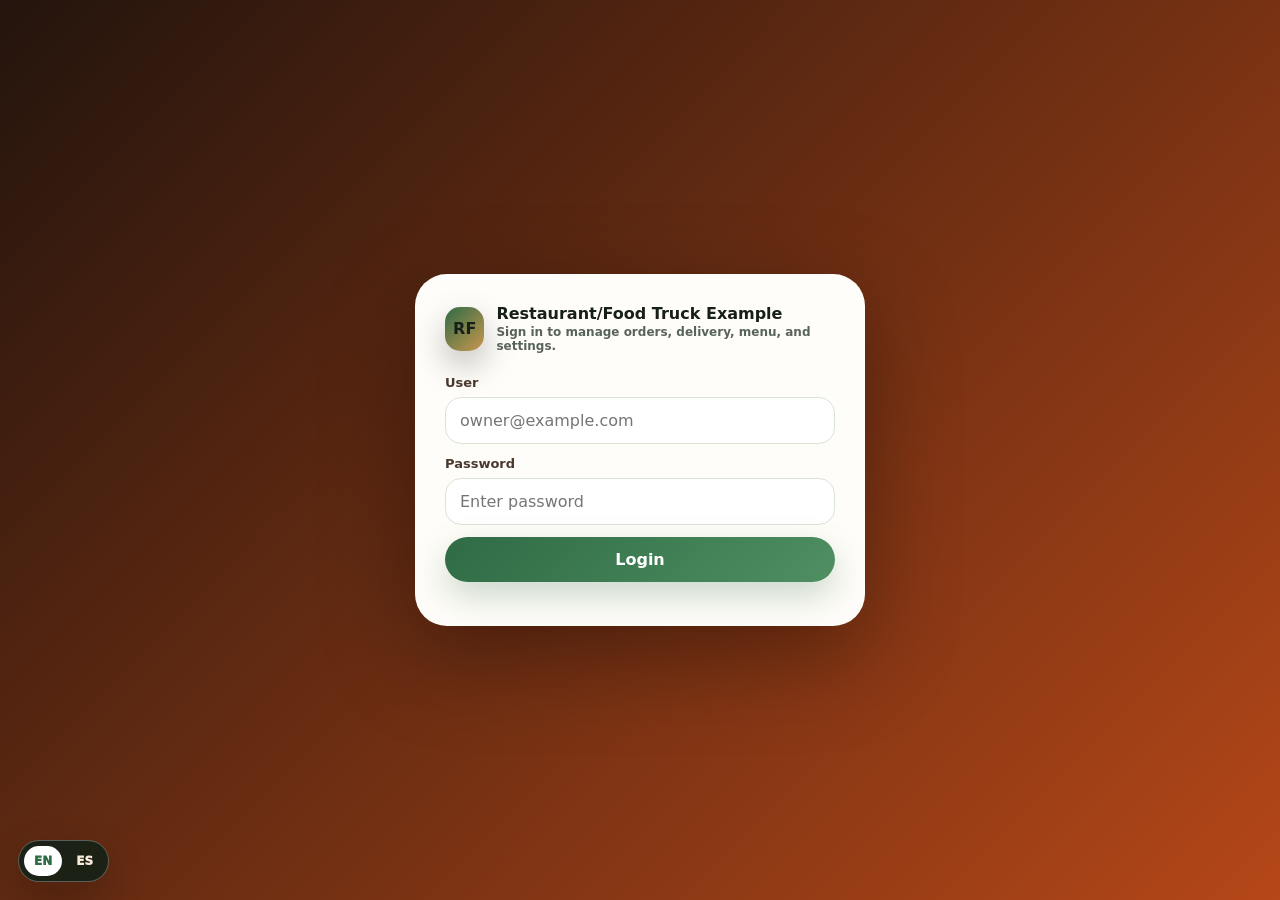
==== commit 76ab5c3d: "Update admin.html" ====
--- a/admin.html
+++ b/admin.html
@@ -15,17 +15,26 @@
   <script src="assets/config.js"></script>
   <script src="assets/jsQR.js"></script>
   <script src="assets/pwa.js" defer></script>
+  <script src="assets/app-intro.js"></script>
   <script src="assets/i18n.js" defer></script>
 </head>
 <body class="admin-body">
+  <div id="appIntro" class="app-intro" data-auto-hide="false" data-timeout="18000" role="status" aria-live="polite">
+    <div class="intro-card">
+      <div class="intro-brand"><span class="intro-mark">RF</span><span><strong>Restaurant/Food Truck Example</strong><small>Management app</small></span></div>
+      <div class="intro-main"><div class="intro-plate"></div><h2>Opening management</h2><p>Preparing orders, delivery tools, reviews, permissions, and settings.</p></div>
+      <div class="intro-status"><span id="appIntroStep">Checking secure session...</span><div class="intro-dots"><i></i><i></i><i></i></div></div>
+    </div>
+  </div>
+
   <section id="loginScreen" class="login-screen">
     <div class="login-box">
       <div class="brand" style="margin-bottom:22px; color:var(--ink);">
         <span class="brand-mark">RF</span>
-        <span><strong>Restaurant/Food Truck Example</strong><small style="color:var(--muted);">Use owner@example.com / Example123 for first setup.</small></span>
+        <span><strong>Restaurant/Food Truck Example</strong><small style="color:var(--muted);">Sign in to manage orders, delivery, menu, and settings.</small></span>
       </div>
-      <label class="field"><span>User</span><input id="loginEmail" type="text" value="owner@example.com" autocomplete="username"></label>
-      <label class="field"><span>Password</span><input id="loginPassword" type="password" value="Example123" autocomplete="current-password"></label>
+      <label class="field"><span>User</span><input id="loginEmail" type="text" placeholder="owner@example.com" autocomplete="username"></label>
+      <label class="field"><span>Password</span><input id="loginPassword" type="password" placeholder="Enter password" autocomplete="current-password"></label>
       <button id="loginBtn" class="btn full" type="button" onclick="login()">Login</button>
       <div id="loginMessage" class="section-sub" style="margin-top:14px;"></div>
     </div>
@@ -44,11 +53,12 @@
           <button data-panel="delivery" onclick="showPanel('delivery', this)">Delivery</button>
           <button data-panel="menu" onclick="showPanel('menu', this)">Menu</button>
           <button data-panel="promotions" onclick="showPanel('promotions', this)">Promotions</button>
-          <button data-panel="testimonials" onclick="showPanel('testimonials', this)">Testimonials</button>
+          <button data-panel="testimonials" onclick="showPanel('testimonials', this)">Reviews</button>
           <button data-panel="settings" onclick="showPanel('settings', this)">Settings</button>
           <button data-panel="pickup" onclick="showPanel('pickup', this)">Scan QR</button>
           <button data-panel="payments" onclick="showPanel('payments', this)">Payments</button>
           <button data-panel="users" onclick="showPanel('users', this)">Users</button>
+          <button data-panel="logs" onclick="showPanel('logs', this)">Logs</button>
           <button onclick="logout()">Logout</button>
         </nav>
       </div>
@@ -69,17 +79,19 @@
 
       <section id="panel-dashboard" class="panel active">
         <div class="admin-menu-grid">
-          <button class="menu-tile" onclick="showPanel('orders')"><b>Orders</b><span class="section-sub">Manage pickup, delivery, totals, and status.</span></button>
-          <button class="menu-tile" onclick="showPanel('delivery')"><b>Delivery</b><span class="section-sub">Open route, start GPS, update tracking, deliver.</span></button>
-          <button class="menu-tile" onclick="showPanel('menu')"><b>Menu</b><span class="section-sub">Edit dishes, prices, availability, and photos.</span></button>
-          <button class="menu-tile" onclick="showPanel('promotions')"><b>Promotions</b><span class="section-sub">Create coupons, dates, and active discounts.</span></button>
-          <button class="menu-tile" onclick="showPanel('testimonials')"><b>Testimonials</b><span class="section-sub">Control visible customer reviews and ratings.</span></button>
-          <button class="menu-tile" onclick="showPanel('settings')"><b>Settings</b><span class="section-sub">Restaurant information and fixed delivery fee.</span></button>
-          <button class="menu-tile" onclick="showPanel('pickup')"><b>Scan QR</b><span class="section-sub">Verify pickup/delivery QR and complete orders.</span></button>
-          <button class="menu-tile" onclick="showPanel('payments')"><b>Payments</b><span class="section-sub">Configure payment links, cash, and verification notes.</span></button>
-          <button class="menu-tile" onclick="showPanel('users')"><b>Users</b><span class="section-sub">Create staff accounts and roles.</span></button>
+          <button class="menu-tile" data-panel="orders" onclick="showPanel('orders')"><b>Orders</b><span class="section-sub">Manage pickup, delivery, totals, and status.</span></button>
+          <button class="menu-tile" data-panel="delivery" onclick="showPanel('delivery')"><b>Delivery</b><span class="section-sub">Open route, start GPS, update tracking, deliver.</span></button>
+          <button class="menu-tile" data-panel="menu" onclick="showPanel('menu')"><b>Menu</b><span class="section-sub">Edit dishes, prices, availability, and photos.</span></button>
+          <button class="menu-tile" data-panel="promotions" onclick="showPanel('promotions')"><b>Promotions</b><span class="section-sub">Create coupons, dates, and active discounts.</span></button>
+          <button class="menu-tile" data-panel="testimonials" onclick="showPanel('testimonials')"><b>Reviews</b><span class="section-sub">Approve or hide customer reviews from the public page.</span></button>
+          <button class="menu-tile" data-panel="settings" onclick="showPanel('settings')"><b>Settings</b><span class="section-sub">Restaurant information and fixed delivery fee.</span></button>
+          <button class="menu-tile" data-panel="pickup" onclick="showPanel('pickup')"><b>Scan QR</b><span class="section-sub">Verify pickup/delivery QR and complete orders.</span></button>
+          <button class="menu-tile" data-panel="payments" onclick="showPanel('payments')"><b>Payments</b><span class="section-sub">Configure payment links, cash, and verification notes.</span></button>
+          <button class="menu-tile" data-panel="users" onclick="showPanel('users')"><b>Users</b><span class="section-sub">Create staff accounts and section permissions.</span></button>
+          <button class="menu-tile" data-panel="logs" onclick="showPanel('logs')"><b>Logs</b><span class="section-sub">Review security, order, payment, and system activity.</span></button>
         </div>
         <div id="statsGrid" class="stat-grid"></div>
+        <div id="dashboardInsights" class="dashboard-insights"></div>
       </section>
 
       <section id="panel-orders" class="panel">
@@ -104,7 +116,7 @@
           <div class="card" style="padding:24px;">
             <h2 style="margin-top:0;">Menu item</h2>
             <input id="menuId" type="hidden">
-            <label class="field"><span>Category</span><input id="menuCategory"></label>
+            <label class="field"><span>Category</span><input id="menuCategory" list="menuCategoryOptions" placeholder="House Specials, Main Dishes, Sides..."><datalist id="menuCategoryOptions"></datalist></label>
             <label class="field"><span>Name</span><input id="menuName"></label>
             <label class="field"><span>Description</span><textarea id="menuDescription"></textarea></label>
             <div class="split"><label class="field"><span>Price</span><input id="menuPrice" type="number" step="0.01"></label><label class="field"><span>Available</span><select id="menuAvailable"><option>Yes</option><option>No</option></select></label></div>
@@ -114,7 +126,7 @@
               <label class="field"><span>Menu photo</span><input id="menuImageFile" type="file" accept="image/*" onchange="handleMenuImageFile(event)"></label>
               <p class="section-sub">Choose a photo from the computer. The system optimizes it before saving, so the admin does not need to paste image URLs.</p>
             </div>
-            <div class="split"><label class="field"><span>Has options/extras</span><select id="menuHasOptions"><option>No</option><option>Yes</option></select></label><label class="field"><span>Sort order</span><input id="menuOrder" type="number" step="1"></label></div>
+            <div class="split"><label class="field"><span>Has options/extras</span><select id="menuHasOptions"><option>No</option><option>Yes</option></select></label><label class="field"><span>Sort order</span><input id="menuOrder" type="number" step="1" min="1" placeholder="Auto"></label></div>
             <label class="field"><span>Options/extras structure</span><textarea id="menuOptions" placeholder="Example: Extra cheese +1.00, Avocado +2.00"></textarea></label>
             <div id="imageUploadStatus" class="section-sub"></div>
             <div class="toolbar"><button class="btn" type="button" onclick="saveMenuItem()">Save item</button><button class="btn secondary" type="button" onclick="clearMenuForm()">Clear</button></div>
@@ -140,16 +152,17 @@
       </section>
 
       <section id="panel-testimonials" class="panel">
-        <div class="grid grid-2">
-          <div class="card" style="padding:24px;">
-            <h2 style="margin-top:0;">Customer feedback</h2>
-            <label class="field"><span>Name</span><input id="testName"></label>
-            <label class="field"><span>Text</span><textarea id="testText"></textarea></label>
-            <div class="split"><label class="field"><span>Rating</span><input id="testRating" type="number" min="1" max="5" step="1" value="5"></label><label class="field"><span>Status</span><select id="testVisible"><option>Pending</option><option>Yes</option><option>No</option></select></label></div>
-            <div class="toolbar"><button class="btn" type="button" onclick="saveTestimonial()">Save review</button><button class="btn secondary" type="button" onclick="clearTestimonialForm()">Clear</button></div>
-          </div>
-          <div id="testimonialsList" class="grid"></div>
-        </div>
+        <div class="card" style="padding:24px; margin-bottom:18px;">
+          <span class="badge dark">Customer reviews</span>
+          <h2 style="margin-bottom:6px;">Review approval inbox</h2>
+          <p class="section-sub">Reviews submitted from the customer page arrive here. Staff can approve them for the public page, hide them, or keep them pending. The original customer text is not edited here.</p>
+        </div>
+        <div class="toolbar review-toolbar">
+          <label class="field inline-field"><span>Status</span><select id="reviewFilter" onchange="renderTestimonials()"><option value="all">All reviews</option><option value="Pending">Pending</option><option value="Yes">Approved</option><option value="No">Hidden</option></select></label>
+          <div id="reviewCounts" class="section-sub"></div>
+          <div id="reviewStatusMessage" class="section-sub"></div>
+        </div>
+        <div id="testimonialsList" class="grid grid-3"></div>
       </section>
 
       <section id="panel-payments" class="panel">
@@ -196,12 +209,37 @@
       <section id="panel-users" class="panel">
         <div class="card" style="padding:24px; margin-bottom:18px;">
           <h2 style="margin-top:0;">Create / update user</h2>
+          <input id="userId" type="hidden">
+          <input id="userOriginalEmail" type="hidden">
           <div class="split"><label class="field"><span>Name</span><input id="userName"></label><label class="field"><span>User / email</span><input id="userEmail"></label></div>
-          <div class="split"><label class="field"><span>Password</span><input id="userPassword"></label><label class="field"><span>Role</span><select id="userRole"><option>staff</option><option>admin</option><option>delivery</option><option>kitchen</option></select></label></div>
+          <div class="split"><label class="field"><span>Password</span><input id="userPassword" placeholder="Required for new user; leave blank to keep current"></label><label class="field"><span>Role</span><select id="userRole" onchange="applyRolePermissionPreset()"><option>staff</option><option>admin</option><option>delivery</option><option>kitchen</option></select></label></div>
           <div class="split"><label class="field"><span>Active</span><select id="userStatus"><option>Yes</option><option>No</option></select></label><label class="field"><span>Available</span><select id="userAvailable"><option>Yes</option><option>No</option></select></label></div>
-          <button class="btn" type="button" onclick="saveUser()">Save user</button>
+          <div class="permission-editor">
+            <div class="section-sub">Section permissions control what this user can see and do in the management app.</div>
+            <div id="permissionGrid" class="permission-grid"></div>
+          </div>
+          <div id="userFormStatus" class="section-sub" style="margin-top:10px;"></div>
+          <div class="toolbar"><button id="saveUserBtn" class="btn" type="button" onclick="saveUser()">Save user</button><button class="btn secondary" type="button" onclick="clearUserPermissions()">Remove permissions</button><button class="btn secondary" type="button" onclick="clearUserForm()">Clear form</button></div>
         </div>
         <div id="usersList" class="grid grid-3"></div>
+      </section>
+
+      <section id="panel-logs" class="panel">
+        <div class="card" style="padding:24px; margin-bottom:18px;">
+          <span class="badge dark">Activity logs</span>
+          <h2 style="margin-bottom:6px;">System activity</h2>
+          <p class="section-sub">Filter admin actions, order updates, payment changes, security events, and API errors.</p>
+          <div class="split">
+            <label class="field"><span>Search</span><input id="logSearch" placeholder="User, order, action, details..." oninput="renderLogs()"></label>
+            <label class="field"><span>Action</span><select id="logActionFilter" onchange="renderLogs()"><option value="">All actions</option></select></label>
+          </div>
+          <div class="split">
+            <label class="field"><span>Result</span><select id="logResultFilter" onchange="renderLogs()"><option value="">All results</option><option>success</option><option>error</option><option>pending</option></select></label>
+            <label class="field"><span>Order ID</span><input id="logOrderFilter" placeholder="RT-..." oninput="renderLogs()"></label>
+          </div>
+          <div class="toolbar"><button class="btn secondary" type="button" onclick="loadLogs()">Reload logs</button><button class="btn danger" type="button" onclick="clearLogs()">Clear logs</button></div>
+        </div>
+        <div class="table-wrap"><table><thead><tr><th>Time</th><th>User</th><th>Action</th><th>Order</th><th>Result</th><th>Details</th></tr></thead><tbody id="logsTable"></tbody></table></div>
       </section>
 
       <section id="panel-pickup" class="panel">
@@ -229,6 +267,18 @@
     </main>
   </section>
 
+  <div id="confirmModal" class="modal">
+    <div class="modal-card compact-modal">
+      <span id="confirmBadge" class="badge dark">Confirm action</span>
+      <h2 id="confirmTitle">Are you sure?</h2>
+      <p id="confirmMessage" class="section-sub"></p>
+      <div class="toolbar" style="justify-content:flex-end; margin-top:18px;">
+        <button class="btn secondary" type="button" onclick="resolveConfirm(false)">Cancel</button>
+        <button id="confirmActionBtn" class="btn danger" type="button" onclick="resolveConfirm(true)">Confirm</button>
+      </div>
+    </div>
+  </div>
+
   <div id="toast" class="toast"></div>
 
   <script>
@@ -246,11 +296,73 @@
     let qrDetector = null;
     let qrCanvas = null;
     let qrCanvasContext = null;
+    let confirmResolver = null;
+    const ADMIN_SECTIONS = [
+      { key: 'dashboard', label: 'Dashboard' },
+      { key: 'orders', label: 'Orders' },
+      { key: 'delivery', label: 'Delivery' },
+      { key: 'menu', label: 'Menu' },
+      { key: 'promotions', label: 'Promotions' },
+      { key: 'testimonials', label: 'Reviews' },
+      { key: 'settings', label: 'Settings' },
+      { key: 'pickup', label: 'Scan QR' },
+      { key: 'payments', label: 'Payments' },
+      { key: 'users', label: 'Users' },
+      { key: 'logs', label: 'Logs' }
+    ];
 
     function $(id){ return document.getElementById(id); }
     function toast(message){ const box = $('toast'); box.textContent = message; box.classList.add('show'); setTimeout(() => box.classList.remove('show'), 2600); }
     function adminPayload(payload = {}){ return Object.assign({ sessionToken, userAgent: navigator.userAgent }, payload); }
     async function adminCall(action, payload = {}){ return RTApi.admin(action, adminPayload(payload)); }
+    function tx(text){ return window.RTI18N ? RTI18N.translate(text) : text; }
+    function confirmAction(options){
+      options = options || {};
+      $('confirmBadge').textContent = tx(options.badge || 'Confirm action');
+      $('confirmTitle').textContent = tx(options.title || 'Are you sure?');
+      $('confirmMessage').textContent = tx(options.message || 'This action will update live restaurant data.');
+      $('confirmActionBtn').textContent = tx(options.confirmText || 'Confirm');
+      $('confirmActionBtn').className = 'btn ' + (options.danger ? 'danger' : (options.success ? 'success' : 'dark'));
+      $('confirmModal').classList.add('open');
+      return new Promise(resolve => { confirmResolver = resolve; });
+    }
+    function resolveConfirm(result){
+      $('confirmModal').classList.remove('open');
+      if(confirmResolver){
+        const resolve = confirmResolver;
+        confirmResolver = null;
+        resolve(Boolean(result));
+      }
+    }
+    function userPermissions(){
+      const permissions = currentUser && Array.isArray(currentUser.permissions) ? currentUser.permissions : String((currentUser && (currentUser.functions || currentUser.allowedFunctions)) || '').split(',');
+      return permissions.map(item => String(item || '').trim()).filter(Boolean);
+    }
+    function canAccessPanel(name){
+      if(!name || name === 'dashboard') return true;
+      if(currentUser && String(currentUser.role || '').toLowerCase() === 'owner') return true;
+      return userPermissions().indexOf(name) !== -1;
+    }
+    function firstAllowedPanel(){
+      const found = ADMIN_SECTIONS.find(section => canAccessPanel(section.key));
+      return found ? found.key : 'dashboard';
+    }
+    function ensurePanelAccess(name){
+      if(canAccessPanel(name)) return true;
+      toast('You do not have access to that section');
+      return false;
+    }
+    function applyAccessControl(){
+      document.querySelectorAll('[data-panel]').forEach(element => {
+        const panel = element.getAttribute('data-panel');
+        element.style.display = canAccessPanel(panel) ? '' : 'none';
+      });
+      document.querySelectorAll('.panel').forEach(panel => {
+        const name = panel.id.replace('panel-', '');
+        if(!canAccessPanel(name)) panel.classList.remove('active');
+      });
+      if(!canAccessPanel(currentPanel)) showPanel(firstAllowedPanel(), null, true);
+    }
 
     async function login(){
       $('loginMessage').textContent = '';
@@ -274,24 +386,30 @@
     function logout(){ stopDeliveryWatch(); localStorage.removeItem('rt_admin_session'); location.reload(); }
 
     async function bootstrap(){
+      if(window.RTIntro) RTIntro.setStep('Loading management data...');
       try {
         adminData = await adminCall('bootstrap');
         currentUser = adminData.user;
         $('loginScreen').style.display = 'none';
         $('adminApp').style.display = 'block';
         $('sessionLabel').textContent = (currentUser.email || 'Team user') + ' - ' + (currentUser.role || 'manager');
+        renderPermissionEditor();
+        applyAccessControl();
         renderAll();
         openRequestedPanel();
+        if(window.RTIntro) RTIntro.hide(220);
       } catch(error) {
         localStorage.removeItem('rt_admin_session');
         $('loginScreen').style.display = 'grid';
         $('adminApp').style.display = 'none';
-      }
-    }
-
-    async function refreshAll(){ adminData = await adminCall('bootstrap'); renderAll(); toast('Updated'); }
+        if(window.RTIntro) RTIntro.hide(220);
+      }
+    }
+
+    async function refreshAll(){ adminData = await adminCall('bootstrap'); currentUser = adminData.user || currentUser; renderAll(); toast('Updated'); }
 
     function showPanel(name, button, skipHistory){
+      if(!ensurePanelAccess(name)) return;
       if(currentPanel && currentPanel !== name && !skipHistory) panelHistory.push(currentPanel);
       currentPanel = name;
       document.querySelectorAll('.panel').forEach(panel => panel.classList.remove('active'));
@@ -305,11 +423,12 @@
         delivery: ['Delivery', 'Open maps, start GPS, update tracking, and mark deliveries complete.'],
         menu: ['Menu', 'Edit menu items and upload optimized photos.'],
         promotions: ['Promotions', 'Create and manage active discounts.'],
-        testimonials: ['Testimonials', 'Approve, reject, and publish real customer reviews.'],
+        testimonials: ['Reviews', 'Approve, reject, and publish real customer reviews.'],
         payments: ['Payments', 'Configure cash, app links, and payment verification notes.'],
         settings: ['Settings', 'Restaurant information and fixed delivery fee.'],
         users: ['Users', 'Create staff users and reset access.'],
         pickup: ['Scan QR', 'Verify pickup or delivery tokens and complete orders.'],
+        logs: ['Logs', 'Review security and system activity.'],
       };
       $('pageTitle').textContent = titles[name][0];
       $('pageSub').textContent = titles[name][1];
@@ -319,8 +438,9 @@
     function openRequestedPanel(){
       const params = new URLSearchParams(location.search);
       const requestedPanel = params.get('panel');
-      const allowedPanels = ['dashboard','orders','delivery','menu','promotions','testimonials','settings','payments','users','pickup'];
-      if(requestedPanel && allowedPanels.indexOf(requestedPanel) !== -1) showPanel(requestedPanel, null, true);
+      const allowedPanels = ['dashboard','orders','delivery','menu','promotions','testimonials','settings','payments','users','pickup','logs'];
+      if(requestedPanel && allowedPanels.indexOf(requestedPanel) !== -1 && canAccessPanel(requestedPanel)) showPanel(requestedPanel, null, true);
+      else if(!canAccessPanel(currentPanel)) showPanel(firstAllowedPanel(), null, true);
       const requestedOrder = params.get('order');
       if(!requestedOrder) return;
       setTimeout(() => {
@@ -334,13 +454,28 @@
       showPanel(previous, null, true);
     }
 
-    function renderAll(){ renderDashboard(); renderOrders(); renderDelivery(); renderMenu(); renderPromotions(); renderTestimonials(); fillPayments(); fillSettings(); renderUsers(); }
+    function renderAll(){
+      applyAccessControl();
+      renderDashboard();
+      if(canAccessPanel('orders')) renderOrders();
+      if(canAccessPanel('delivery')) renderDelivery();
+      if(canAccessPanel('menu')) renderMenu();
+      if(canAccessPanel('promotions')) renderPromotions();
+      if(canAccessPanel('testimonials')) renderTestimonials();
+      if(canAccessPanel('payments')) fillPayments();
+      if(canAccessPanel('settings')) fillSettings();
+      if(canAccessPanel('users')) renderUsers();
+      if(canAccessPanel('logs')) renderLogs();
+    }
 
     function renderDashboard(){
       const dashboard = adminData.dashboard || {};
       const lastOrder = (adminData.orders && adminData.orders[0]) || {};
-      const stats = [['Orders', dashboard.totalOrders || 0], ['Revenue', RTApi.money(dashboard.totalRevenue || 0)], ['Last order', lastOrder.orderId || '-'], ['Last total', lastOrder.total ? RTApi.money(lastOrder.total) : '$0.00'], ['Pickup', dashboard.pickupCount || 0], ['Delivery', dashboard.deliveryCount || 0], ['Pending', dashboard.pendingCount || 0], ['Paid', dashboard.paidCount || 0], ['Unpaid', dashboard.unpaidCount || 0]];
+      const stats = [['Today orders', dashboard.todayOrders || 0], ['Today sales', RTApi.money(dashboard.todayRevenue || 0)], ['Total sales', RTApi.money(dashboard.totalRevenue || 0)], ['Average order', RTApi.money(dashboard.averageOrder || 0)], ['Pending orders', dashboard.pendingCount || 0], ['Pending payments', RTApi.money(dashboard.pendingPaymentTotal || 0)], ['Pickup', dashboard.pickupCount || 0], ['Delivery', dashboard.deliveryCount || 0]];
       $('statsGrid').innerHTML = stats.map(stat => '<div class="card stat-card"><span>' + RTApi.esc(stat[0]) + '</span><b>' + RTApi.esc(stat[1]) + '</b></div>').join('');
+      const latest = dashboard.latestOrder || lastOrder || {};
+      const topItems = dashboard.topItems || [];
+      $('dashboardInsights').innerHTML = `<div class="card dashboard-panel"><span class="badge green">Latest order</span><h3>${RTApi.esc(latest.orderId || 'No orders yet')}</h3><p class="section-sub">${RTApi.esc(latest.customerName || '')} ${latest.total ? '- ' + RTApi.money(latest.total) : ''}</p><div class="quick-actions">${latest.orderId ? `<button class="btn secondary mini-btn" type="button" onclick="showPanel('orders')">Open orders</button>` : ''}${latest.type === 'delivery' ? `<button class="btn secondary mini-btn" type="button" onclick="showPanel('delivery')">Open delivery</button>` : ''}</div></div><div class="card dashboard-panel"><span class="badge dark">Top items</span>${topItems.map(item => `<div class="info-row"><span>${RTApi.esc(item.name)}</span><strong>${RTApi.esc(item.quantity)} sold</strong></div>`).join('') || '<p class="section-sub">Top items appear after orders are placed.</p>'}</div><div class="card dashboard-panel"><span class="badge ${Number(dashboard.unpaidCount || 0) ? 'red' : 'green'}">Attention</span><div class="info-row"><span>Unpaid orders</span><strong>${RTApi.esc(dashboard.unpaidCount || 0)}</strong></div><div class="info-row"><span>Paid orders</span><strong>${RTApi.esc(dashboard.paidCount || 0)}</strong></div><div class="info-row"><span>Paid revenue</span><strong>${RTApi.money(dashboard.paidRevenue || 0)}</strong></div></div>`;
     }
 
     function itemListHtml(items){
@@ -377,10 +512,38 @@
       }).join('') || '<tr><td colspan="6">No orders yet.</td></tr>';
     }
 
-    async function updateOrderStatus(orderId, status){ if(!status) return; await adminCall('updateOrderStatus', { orderId, status }); await refreshAll(); }
+    async function updateOrderStatus(orderId, status){
+      if(!status) return;
+      if(['Cancelled','Delivered','Picked up'].indexOf(status) !== -1){
+        const ok = await confirmAction({
+          title: 'Confirm status change',
+          message: 'Change order ' + orderId + ' to ' + status + '?',
+          confirmText: 'Update status',
+          danger: status === 'Cancelled',
+          success: status !== 'Cancelled'
+        });
+        if(!ok) return;
+      }
+      await adminCall('updateOrderStatus', { orderId, status });
+      await refreshAll();
+    }
     async function prepareDelivery(orderId){ await adminCall('updateOrderStatus', { orderId, status: 'Ready for delivery' }); await refreshAll(); showPanel('delivery'); }
     async function markPaid(orderId){ await adminCall('markPaid', { orderId }); toast('Payment marked paid'); await refreshAll(); }
-    async function updatePayment(orderId, paymentStatus){ await adminCall('updatePaymentStatus', { orderId, paymentStatus }); toast('Payment status updated'); await refreshAll(); }
+    async function updatePayment(orderId, paymentStatus){
+      if(['Paid','Rejected','Refunded','Cancelled'].indexOf(paymentStatus) !== -1){
+        const ok = await confirmAction({
+          title: 'Confirm payment update',
+          message: 'Mark payment for order ' + orderId + ' as ' + paymentStatus + '?',
+          confirmText: 'Update payment',
+          danger: ['Rejected','Refunded','Cancelled'].indexOf(paymentStatus) !== -1,
+          success: paymentStatus === 'Paid'
+        });
+        if(!ok) return;
+      }
+      await adminCall('updatePaymentStatus', { orderId, paymentStatus });
+      toast('Payment status updated');
+      await refreshAll();
+    }
     async function assignDeliveryFromOrder(orderId, selectId){
       const select = $(selectId);
       if(!select || !select.value){ toast('Select staff/delivery first'); return; }
@@ -410,7 +573,11 @@
       const list = deliveryOrders();
       $('deliveryList').innerHTML = list.map(order => {
         const address = order.deliveryAddress || order.address || '';
-        return `<div class="card delivery-card" data-order-id="${RTApi.esc(order.orderId)}"><div class="delivery-card-header"><div><span class="badge green">${RTApi.esc(order.status)}</span><h2>${RTApi.esc(order.orderId)}</h2><p><strong>${RTApi.esc(order.customerName)}</strong><br>${RTApi.esc(order.customerPhone)}<br><span class="section-sub">${RTApi.esc(order.customerEmail || '')}</span></p><p class="section-sub"><strong>Destination:</strong> ${RTApi.esc(address)}</p><p class="section-sub"><strong>Instructions:</strong> ${RTApi.esc(order.deliveryInstructions || order.customerNotes || 'No instructions')}</p><div class="order-items">${itemListHtml(order.items)}</div></div><div><iframe class="admin-map" src="${embeddedMapUrl(address)}" loading="lazy"></iframe><div class="delivery-actions"><a class="btn secondary" target="_blank" href="${googleMapsUrl(address)}">Google Maps</a><a class="btn secondary" target="_blank" href="${appleMapsUrl(address)}">Apple Maps</a><a class="btn secondary" href="tel:${RTApi.esc(order.customerPhone)}">Call</a></div></div></div><div class="delivery-actions"><button class="btn" type="button" onclick="startAdminDelivery('${RTApi.esc(order.orderId)}')">Start GPS</button><button class="btn secondary" type="button" onclick="sendAdminDeliveryUpdate('${RTApi.esc(order.orderId)}')">Update GPS</button><button class="btn success" type="button" onclick="completeAdminDelivery('${RTApi.esc(order.orderId)}')">Delivered</button>${order.trackingURL ? '<a class="btn dark" target="_blank" href="' + RTApi.esc(order.trackingURL) + '">Customer Tracking</a>' : ''}</div></div>`;
+        const canStart = ['Ready for delivery', 'On the way'].indexOf(order.status) !== -1;
+        const canUpdate = order.status === 'On the way';
+        const canComplete = canStart;
+        const waitTitle = 'Set order to Ready for delivery first';
+        return `<div class="card delivery-card" data-order-id="${RTApi.esc(order.orderId)}"><div class="delivery-card-header"><div><span class="badge green">${RTApi.esc(order.status)}</span><h2>${RTApi.esc(order.orderId)}</h2><p><strong>${RTApi.esc(order.customerName)}</strong><br>${RTApi.esc(order.customerPhone)}<br><span class="section-sub">${RTApi.esc(order.customerEmail || '')}</span></p><p class="section-sub"><strong>Destination:</strong> ${RTApi.esc(address)}</p><p class="section-sub"><strong>Instructions:</strong> ${RTApi.esc(order.deliveryInstructions || order.customerNotes || 'No instructions')}</p><div class="order-items">${itemListHtml(order.items)}</div></div><div><iframe class="admin-map" src="${embeddedMapUrl(address)}" loading="lazy"></iframe><div class="delivery-actions"><a class="btn secondary" target="_blank" href="${googleMapsUrl(address)}">Google Maps</a><a class="btn secondary" target="_blank" href="${appleMapsUrl(address)}">Apple Maps</a><a class="btn secondary" href="tel:${RTApi.esc(order.customerPhone)}">Call</a></div></div></div><div class="delivery-actions"><button class="btn" type="button" ${canStart ? '' : 'disabled title="' + RTApi.esc(waitTitle) + '"'} onclick="startAdminDelivery('${RTApi.esc(order.orderId)}')">Start GPS</button><button class="btn secondary" type="button" ${canUpdate ? '' : 'disabled title="Start GPS first"'} onclick="sendAdminDeliveryUpdate('${RTApi.esc(order.orderId)}')">Update GPS</button><button class="btn success" type="button" ${canComplete ? '' : 'disabled title="' + RTApi.esc(waitTitle) + '"'} onclick="completeAdminDelivery('${RTApi.esc(order.orderId)}')">Delivered</button>${order.trackingURL ? '<a class="btn dark" target="_blank" href="' + RTApi.esc(order.trackingURL) + '">Customer Tracking</a>' : ''}</div></div>`;
       }).join('') || '<div class="empty">No delivery orders ready right now.</div>';
     }
 
@@ -433,7 +600,11 @@
     }
     function stopDeliveryWatch(){ if(activeDeliveryWatch){ navigator.geolocation.clearWatch(activeDeliveryWatch); activeDeliveryWatch = null; activeDeliveryOrderId = ''; } }
     async function sendAdminDeliveryUpdate(orderId){ try { const location = await getCurrentPosition(); await adminCall('adminUpdateDeliveryLocation', { orderId, location }); toast('GPS updated'); } catch(error) { toast(error.message || String(error)); } }
-    async function completeAdminDelivery(orderId){ try { const location = await getCurrentPosition().catch(() => ({})); await adminCall('adminCompleteDelivery', { orderId, location }); if(activeDeliveryOrderId === orderId) stopDeliveryWatch(); await refreshAll(); showPanel('delivery'); toast('Order delivered'); } catch(error) { toast(error.message || String(error)); } }
+    async function completeAdminDelivery(orderId){
+      const ok = await confirmAction({ title: 'Complete delivery?', message: 'Mark order ' + orderId + ' as delivered?', confirmText: 'Complete delivery', success: true });
+      if(!ok) return;
+      try { const location = await getCurrentPosition().catch(() => ({})); await adminCall('adminCompleteDelivery', { orderId, location }); if(activeDeliveryOrderId === orderId) stopDeliveryWatch(); await refreshAll(); showPanel('delivery'); toast('Order delivered'); } catch(error) { toast(error.message || String(error)); }
+    }
 
     function updateMenuImagePreview(){
       const preview = $('menuImagePreview');
@@ -448,14 +619,31 @@
       }
     }
 
+    function renderMenuCategoryOptions(menu){
+      const options = [...new Set((menu || []).map(item => item.category).filter(Boolean))].sort();
+      if($('menuCategoryOptions')) $('menuCategoryOptions').innerHTML = options.map(category => `<option value="${RTApi.esc(category)}"></option>`).join('');
+    }
+
+    function nextMenuOrder(){
+      const menu = adminData.menu || [];
+      const maxOrder = menu.reduce((max, item) => Math.max(max, Number(item.order || 0)), 0);
+      return maxOrder + 1;
+    }
+
     function renderMenu(){
-      const menu = adminData.menu || [];
-      $('menuList').innerHTML = menu.map(item => `<div class="card" style="padding:18px;"><strong>${RTApi.esc(item.name)}</strong><p class="section-sub">${RTApi.esc(item.category)} | ${RTApi.money(item.price)} | ${RTApi.esc(item.available)}</p>${item.image ? '<img src="' + RTApi.esc(item.image) + '" style="width:100%; max-height:170px; object-fit:cover; border-radius:18px; margin:10px 0;">' : ''}<div class="toolbar"><button class="btn secondary" type="button" onclick='editMenuItem(${JSON.stringify(item)})'>Edit</button><button class="btn dark" type="button" onclick="toggleMenuItem('${RTApi.esc(item.id)}')">Toggle</button></div></div>`).join('') || '<div class="empty">No menu items.</div>';
+      const menu = (adminData.menu || []).slice().sort((a, b) => Number(a.order || 9999) - Number(b.order || 9999));
+      renderMenuCategoryOptions(menu);
+      $('menuList').innerHTML = menu.map((item, index) => `<div class="card menu-admin-card"><div class="menu-admin-top"><div><span class="badge ${index === 0 ? 'green' : 'dark'}">${index === 0 ? 'House special' : RTApi.esc(item.category || 'Menu')}</span><strong>${RTApi.esc(item.name)}</strong></div><span class="section-sub">#${RTApi.esc(item.order || index + 1)}</span></div><p class="section-sub">${RTApi.esc(item.category)} | ${RTApi.money(item.price)} | ${RTApi.esc(item.available)}</p>${item.image ? '<img src="' + RTApi.esc(item.image) + '" class="menu-admin-img" alt="Menu item">' : ''}<div class="toolbar"><button class="btn secondary" type="button" onclick="editMenuItemById('${RTApi.esc(item.id)}')">Edit</button><button class="btn dark" type="button" onclick="toggleMenuItem('${RTApi.esc(item.id)}')">${item.available === 'Yes' ? 'Disable' : 'Enable'}</button></div></div>`).join('') || '<div class="empty">No menu items.</div>';
+    }
+
+    function editMenuItemById(id){
+      const item = (adminData.menu || []).find(menuItem => String(menuItem.id) === String(id));
+      if(item) editMenuItem(item);
     }
 
     function editMenuItem(item){ $('menuId').value = item.id || ''; $('menuCategory').value = item.category || ''; $('menuName').value = item.name || ''; $('menuDescription').value = item.description || ''; $('menuPrice').value = item.price || ''; $('menuImage').value = item.image || ''; $('menuAvailable').value = item.available || 'Yes'; $('menuHasOptions').value = item.hasOptions || 'No'; $('menuOrder').value = item.order || ''; $('menuOptions').value = item.options || ''; updateMenuImagePreview(); showPanel('menu'); }
-    function clearMenuForm(){ ['menuId','menuCategory','menuName','menuDescription','menuPrice','menuImage','menuOrder','menuOptions'].forEach(id => $(id).value = ''); $('menuAvailable').value = 'Yes'; $('menuHasOptions').value = 'No'; $('imageUploadStatus').textContent = ''; if($('menuImageFile')) $('menuImageFile').value = ''; updateMenuImagePreview(); }
-    async function saveMenuItem(){ await adminCall('saveMenuItem', { item: { id: $('menuId').value, category: $('menuCategory').value, name: $('menuName').value, description: $('menuDescription').value, price: $('menuPrice').value, image: $('menuImage').value, available: $('menuAvailable').value, hasOptions: $('menuHasOptions').value, order: $('menuOrder').value, options: $('menuOptions').value } }); toast('Menu item saved'); clearMenuForm(); await refreshAll(); }
+    function clearMenuForm(){ ['menuId','menuCategory','menuName','menuDescription','menuPrice','menuImage','menuOptions'].forEach(id => $(id).value = ''); $('menuOrder').value = nextMenuOrder(); $('menuAvailable').value = 'Yes'; $('menuHasOptions').value = 'No'; $('imageUploadStatus').textContent = ''; if($('menuImageFile')) $('menuImageFile').value = ''; updateMenuImagePreview(); }
+    async function saveMenuItem(){ await adminCall('saveMenuItem', { item: { id: $('menuId').value, category: $('menuCategory').value, name: $('menuName').value, description: $('menuDescription').value, price: $('menuPrice').value, image: $('menuImage').value, available: $('menuAvailable').value, hasOptions: $('menuHasOptions').value, order: $('menuOrder').value || nextMenuOrder(), options: $('menuOptions').value } }); toast('Menu item saved'); clearMenuForm(); await refreshAll(); }
     async function toggleMenuItem(id){ await adminCall('toggleMenuItem', { id }); toast('Item updated'); await refreshAll(); }
 
     async function handleMenuImageFile(event){
@@ -541,39 +729,194 @@
       await refreshAll();
     }
 
+    function reviewStatusLabel(visible){
+      if(visible === 'Yes') return 'Approved';
+      if(visible === 'No') return 'Hidden';
+      return 'Pending review';
+    }
+
     function renderTestimonials(){
       const testimonials = adminData.testimonials || [];
-      $('testimonialsList').innerHTML = testimonials.map((item, index) => `<div class="card" style="padding:18px;"><strong>${RTApi.esc(item.Name || item.name || '')}</strong><p class="section-sub">${RTApi.esc(item.Text || item.text || '')}</p><p class="section-sub">Rating ${RTApi.esc(item.Rating || item.rating || 5)} | Status ${RTApi.esc(item.Visible || item.visible || 'Pending')}</p><div class="toolbar"><button class="btn secondary" type="button" onclick="editTestimonialAt(${index})">Edit</button><button class="btn dark" type="button" onclick="toggleTestimonial(${index})">${(item.Visible || item.visible || 'Pending') === 'Yes' ? 'Hide' : 'Approve'}</button></div></div>`).join('') || '<div class="empty">No reviews configured.</div>';
-    }
-
-    function editTestimonialAt(index){
-      const item = (adminData.testimonials || [])[index];
-      if(!item) return;
-      $('testName').value = item.Name || item.name || '';
-      $('testText').value = item.Text || item.text || '';
-      $('testRating').value = item.Rating || item.rating || 5;
-      $('testVisible').value = item.Visible || item.visible || 'Pending';
-      showPanel('testimonials');
-    }
-
-    function clearTestimonialForm(){ $('testName').value = ''; $('testText').value = ''; $('testRating').value = 5; $('testVisible').value = 'Pending'; }
-    async function saveTestimonial(){ await adminCall('saveTestimonial', { testimonial: { name: $('testName').value, text: $('testText').value, rating: $('testRating').value, visible: $('testVisible').value } }); toast('Testimonial saved'); clearTestimonialForm(); await refreshAll(); }
-    async function toggleTestimonial(index){
-      const item = (adminData.testimonials || [])[index];
-      if(!item) return;
-      await adminCall('saveTestimonial', { testimonial: { name: item.Name || item.name || '', text: item.Text || item.text || '', rating: item.Rating || item.rating || 5, visible: (item.Visible || item.visible || 'Pending') === 'Yes' ? 'No' : 'Yes' } });
-      toast('Testimonial updated');
-      await refreshAll();
+      const counts = testimonials.reduce((acc, item) => {
+        const visible = item.visible || item.Visible || 'Pending';
+        acc.total += 1;
+        acc[visible] = (acc[visible] || 0) + 1;
+        return acc;
+      }, { total: 0, Pending: 0, Yes: 0, No: 0 });
+      if($('reviewCounts')) $('reviewCounts').textContent = `All ${counts.total} | Pending ${counts.Pending || 0} | Approved ${counts.Yes || 0} | Hidden ${counts.No || 0}`;
+      const selectedFilter = $('reviewFilter') ? $('reviewFilter').value : 'all';
+      const filtered = selectedFilter === 'all' ? testimonials : testimonials.filter(item => String(item.visible || item.Visible || 'Pending') === selectedFilter);
+      $('testimonialsList').innerHTML = filtered.map(item => {
+        const visible = item.visible || item.Visible || 'Pending';
+        const badgeClass = visible === 'Yes' ? 'green' : (visible === 'No' ? 'red' : 'dark');
+        return `<div class="card review-approval-card"><span class="badge ${badgeClass}">${RTApi.esc(reviewStatusLabel(visible))}</span><strong>${RTApi.esc(item.name || item.Name || '')}</strong><div class="stars">${Array(Math.max(1, Math.min(5, Number(item.rating || item.Rating || 5)))).fill('&#9733;').join('')}</div><p>${RTApi.esc(item.text || item.Text || '')}</p><div class="toolbar"><button class="btn success mini-btn" type="button" ${visible === 'Yes' ? 'disabled' : ''} onclick="setReviewStatus(${Number(item.rowNumber || 0)}, 'Yes')">Approve</button><button class="btn secondary mini-btn" type="button" ${visible === 'Pending' ? 'disabled' : ''} onclick="setReviewStatus(${Number(item.rowNumber || 0)}, 'Pending')">Pending</button><button class="btn danger mini-btn" type="button" ${visible === 'No' ? 'disabled' : ''} onclick="setReviewStatus(${Number(item.rowNumber || 0)}, 'No')">Hide</button></div></div>`;
+      }).join('') || '<div class="empty">No customer reviews match this filter.</div>';
+    }
+
+    async function setReviewStatus(rowNumber, visible){
+      if(!rowNumber){ toast('Review row not found'); return; }
+      if($('reviewStatusMessage')) $('reviewStatusMessage').textContent = 'Updating review status...';
+      try {
+        await adminCall('updateTestimonialStatus', { rowNumber, visible });
+        toast('Review status updated');
+        await refreshAll();
+      } finally {
+        if($('reviewStatusMessage')) $('reviewStatusMessage').textContent = '';
+      }
     }
 
     function fillPayments(){ const p = adminData.payments || {}; $('payEnabled').value = p.enabled || 'No'; $('payProvider').value = p.provider || ''; $('payLink').value = p.link || ''; $('payLoginUrl').value = p.loginUrl || ''; $('payCashEnabled').value = p.cashEnabled || 'Yes'; $('payCashInstructions').value = p.cashInstructions || 'Pay in person at pickup or delivery.'; $('payCashAppLink').value = p.cashAppLink || ''; $('payZelleInstructions').value = p.zelleInstructions || ''; $('payProviderInstructions').value = p.providerInstructions || ''; $('payVerificationMode').value = p.verificationMode || 'Manual'; $('payRequireBeforeOrder').value = p.requirePaymentBeforeOrder || 'No'; $('payButtonLabel').value = p.buttonLabel || 'Pay Securely'; $('payRedirectMessage').value = p.redirectMessage || 'You are being redirected to the restaurant secure payment page.'; }
-    async function savePayments(){ await adminCall('savePaymentsConfig', { enabled: $('payEnabled').value, provider: $('payProvider').value, link: $('payLink').value, loginUrl: $('payLoginUrl').value, cashEnabled: $('payCashEnabled').value, cashInstructions: $('payCashInstructions').value, cashAppLink: $('payCashAppLink').value, zelleInstructions: $('payZelleInstructions').value, providerInstructions: $('payProviderInstructions').value, verificationMode: $('payVerificationMode').value, requirePaymentBeforeOrder: $('payRequireBeforeOrder').value, buttonLabel: $('payButtonLabel').value, redirectMessage: $('payRedirectMessage').value }); toast('Payments saved'); await refreshAll(); }
+    async function savePayments(){ const ok = await confirmAction({ title: 'Save payment settings?', message: 'These settings affect checkout and customer payment instructions.', confirmText: 'Save payments' }); if(!ok) return; await adminCall('savePaymentsConfig', { enabled: $('payEnabled').value, provider: $('payProvider').value, link: $('payLink').value, loginUrl: $('payLoginUrl').value, cashEnabled: $('payCashEnabled').value, cashInstructions: $('payCashInstructions').value, cashAppLink: $('payCashAppLink').value, zelleInstructions: $('payZelleInstructions').value, providerInstructions: $('payProviderInstructions').value, verificationMode: $('payVerificationMode').value, requirePaymentBeforeOrder: $('payRequireBeforeOrder').value, buttonLabel: $('payButtonLabel').value, redirectMessage: $('payRedirectMessage').value }); toast('Payments saved'); await refreshAll(); }
     function fillSettings(){ const c = adminData.config || {}; $('cfgName').value = c.name || ''; $('cfgPhone').value = c.phone || ''; $('cfgEmail').value = c.email || c.adminEmail || ''; $('cfgAddress').value = c.address || ''; $('cfgDeliveryEnabled').value = c.deliveryEnabled || 'Yes'; $('cfgPickupEnabled').value = c.pickupEnabled || 'Yes'; $('cfgFixedDeliveryFee').value = c.fixedDeliveryFee || c.deliveryFee || 4.99; $('cfgTaxRate').value = c.taxRate || 0.07; $('cfgInstagram').value = c.instagramUrl || ''; $('cfgHeroImage').value = c.heroImage || ''; $('cfgAboutText').value = c.aboutText || ''; $('cfgQrEnabled').value = c.qrEnabled || 'Yes'; $('cfgLicenseName').value = c.licenseName || window.RESTAURANT_SYSTEM.licenseName || ''; $('cfgLicenseBy').value = c.licenseBy || window.RESTAURANT_SYSTEM.licenseBy || ''; $('cfgPublicBaseUrl').value = c.publicBaseUrl || window.RESTAURANT_SYSTEM.publicBaseUrl || ''; $('cfgTrackingPage').value = c.trackingPage || window.RESTAURANT_SYSTEM.trackingPage || 'tracking.html'; $('cfgLocationUpdateSeconds').value = c.locationUpdateSeconds || 30; }
-    async function saveSettings(){ await adminCall('saveRestaurantConfig', { config: { name: $('cfgName').value, phone: $('cfgPhone').value, email: $('cfgEmail').value, adminEmail: $('cfgEmail').value, address: $('cfgAddress').value, deliveryEnabled: $('cfgDeliveryEnabled').value, pickupEnabled: $('cfgPickupEnabled').value, fixedDeliveryFee: $('cfgFixedDeliveryFee').value, deliveryFee: $('cfgFixedDeliveryFee').value, taxRate: $('cfgTaxRate').value, instagramUrl: $('cfgInstagram').value, heroImage: $('cfgHeroImage').value, aboutText: $('cfgAboutText').value, qrEnabled: $('cfgQrEnabled').value, licenseName: $('cfgLicenseName').value, licenseBy: $('cfgLicenseBy').value, publicBaseUrl: $('cfgPublicBaseUrl').value, trackingPage: $('cfgTrackingPage').value, locationUpdateSeconds: $('cfgLocationUpdateSeconds').value, deliveryFeeMode: 'fixed' } }); toast('Settings saved'); await refreshAll(); }
-    function renderUsers(){ $('usersList').innerHTML = (adminData.users || []).map((user, index) => `<div class="card" style="padding:18px;"><strong>${RTApi.esc(user.name)}</strong><p class="section-sub">${RTApi.esc(user.email)} | ${RTApi.esc(user.role)} | active ${RTApi.esc(user.status || 'Yes')} | available ${RTApi.esc(user.available || 'Yes')} | failed attempts ${user.failedAttempts || 0}</p><div class="toolbar"><button class="btn secondary" type="button" onclick="editUserAt(${index})">Load / reset password</button><button class="btn dark" type="button" onclick="resetUserLock('${RTApi.esc(user.email)}')">Unlock</button></div></div>`).join('') || '<div class="empty">No users.</div>'; }
-    function editUserAt(index){ const user = (adminData.users || [])[index]; if(!user) return; $('userName').value = user.name || ''; $('userEmail').value = user.email || ''; $('userPassword').value = ''; $('userRole').value = user.role || 'staff'; $('userStatus').value = user.status || 'Yes'; $('userAvailable').value = user.available || 'Yes'; showPanel('users'); }
-    async function saveUser(){ const payload = { name: $('userName').value, email: $('userEmail').value, password: $('userPassword').value, role: $('userRole').value, status: $('userStatus').value, available: $('userAvailable').value }; await adminCall('saveUser', { user: payload }); toast('User saved'); await refreshAll(); }
-    async function resetUserLock(email){ await adminCall('resetUserLock', { email }); toast('User unlocked'); await refreshAll(); }
+    async function saveSettings(){ const ok = await confirmAction({ title: 'Save restaurant settings?', message: 'These changes can affect the public customer page and delivery fees.', confirmText: 'Save settings' }); if(!ok) return; await adminCall('saveRestaurantConfig', { config: { name: $('cfgName').value, phone: $('cfgPhone').value, email: $('cfgEmail').value, adminEmail: $('cfgEmail').value, address: $('cfgAddress').value, deliveryEnabled: $('cfgDeliveryEnabled').value, pickupEnabled: $('cfgPickupEnabled').value, fixedDeliveryFee: $('cfgFixedDeliveryFee').value, deliveryFee: $('cfgFixedDeliveryFee').value, taxRate: $('cfgTaxRate').value, instagramUrl: $('cfgInstagram').value, heroImage: $('cfgHeroImage').value, aboutText: $('cfgAboutText').value, qrEnabled: $('cfgQrEnabled').value, licenseName: $('cfgLicenseName').value, licenseBy: $('cfgLicenseBy').value, publicBaseUrl: $('cfgPublicBaseUrl').value, trackingPage: $('cfgTrackingPage').value, locationUpdateSeconds: $('cfgLocationUpdateSeconds').value, deliveryFeeMode: 'fixed' } }); toast('Settings saved'); await refreshAll(); }
+    function renderPermissionEditor(selected){
+      const grid = $('permissionGrid');
+      if(!grid) return;
+      const selectedList = selected || ['dashboard','orders','delivery','menu','promotions','testimonials','pickup'];
+      grid.innerHTML = ADMIN_SECTIONS.map(section => `<label class="permission-chip"><input type="checkbox" value="${section.key}" ${selectedList.indexOf(section.key) !== -1 ? 'checked' : ''} ${section.key === 'dashboard' ? 'disabled' : ''}><span>${RTApi.esc(section.label)}</span></label>`).join('');
+    }
+    function rolePermissionPreset(role){
+      const value = String(role || '').toLowerCase();
+      if(value === 'admin') return ADMIN_SECTIONS.map(section => section.key);
+      if(value === 'delivery') return ['dashboard','delivery','pickup'];
+      if(value === 'kitchen') return ['dashboard','orders','menu','pickup'];
+      return ['dashboard','orders','delivery','menu','promotions','testimonials','pickup'];
+    }
+    function applyRolePermissionPreset(){ renderPermissionEditor(rolePermissionPreset($('userRole').value)); }
+    function selectedUserPermissions(){
+      const values = Array.from(document.querySelectorAll('#permissionGrid input[type="checkbox"]')).filter(input => input.checked || input.value === 'dashboard').map(input => input.value);
+      return Array.from(new Set(values));
+    }
+    function clearUserPermissions(){ renderPermissionEditor(['dashboard']); }
+    function setUserBusy(isBusy, message){
+      const status = $('userFormStatus');
+      const saveButton = $('saveUserBtn');
+      if(status && message !== undefined) status.innerHTML = message ? '<span class="loading-inline"></span>' + RTApi.esc(message) : '';
+      if(saveButton){
+        saveButton.disabled = isBusy;
+        saveButton.textContent = isBusy ? 'Saving user...' : 'Save user';
+      }
+      document.querySelectorAll('#panel-users button').forEach(button => {
+        if(button !== saveButton) button.disabled = isBusy;
+      });
+    }
+    function clearUserForm(){
+      ['userId','userOriginalEmail','userName','userEmail','userPassword'].forEach(id => $(id).value = '');
+      $('userRole').value = 'staff';
+      $('userStatus').value = 'Yes';
+      $('userAvailable').value = 'Yes';
+      $('userFormStatus').textContent = '';
+      renderPermissionEditor();
+    }
+    function renderUsers(){
+      $('usersList').innerHTML = (adminData.users || []).map((user, index) => {
+        const permissions = Array.isArray(user.permissions) ? user.permissions : String(user.functions || '').split(',').filter(Boolean);
+        const labels = permissions.map(key => (ADMIN_SECTIONS.find(section => section.key === key) || { label: key }).label);
+        const isProtected = String(user.role || '').toLowerCase() === 'owner' || String(user.email || '').toLowerCase() === 'owner@example.com' || (currentUser && String(currentUser.email || '').toLowerCase() === String(user.email || '').toLowerCase());
+        return `<div class="card user-card"><strong>${RTApi.esc(user.name)}</strong><p class="section-sub">${RTApi.esc(user.email)} | ${RTApi.esc(user.role)} | active ${RTApi.esc(user.status || 'Yes')} | available ${RTApi.esc(user.available || 'Yes')} | failed attempts ${user.failedAttempts || 0}</p><div class="permission-tags">${labels.map(label => `<span class="badge dark">${RTApi.esc(label)}</span>`).join('')}</div><div class="toolbar"><button class="btn secondary" type="button" onclick="editUserAt(${index})">Edit permissions</button><button class="btn dark" type="button" onclick="resetUserLock('${RTApi.esc(user.email)}')">Unlock</button>${isProtected ? '' : `<button class="btn danger" type="button" onclick="deleteUserAt(${index})">Delete</button>`}</div></div>`;
+      }).join('') || '<div class="empty">No users.</div>';
+    }
+    function editUserAt(index){
+      const user = (adminData.users || [])[index];
+      if(!user) return;
+      $('userId').value = user.userId || '';
+      $('userOriginalEmail').value = user.email || '';
+      $('userName').value = user.name || '';
+      $('userEmail').value = user.email || '';
+      $('userPassword').value = '';
+      $('userRole').value = user.role || 'staff';
+      $('userStatus').value = user.status || 'Yes';
+      $('userAvailable').value = user.available || 'Yes';
+      renderPermissionEditor(Array.isArray(user.permissions) ? user.permissions : String(user.functions || '').split(',').filter(Boolean));
+      $('userFormStatus').textContent = 'Editing ' + (user.email || user.name || 'user') + '.';
+      showPanel('users');
+    }
+    async function saveUser(){
+      const payload = { userId: $('userId').value, originalEmail: $('userOriginalEmail').value, name: $('userName').value, email: $('userEmail').value, password: $('userPassword').value, role: $('userRole').value, status: $('userStatus').value, available: $('userAvailable').value, permissions: selectedUserPermissions() };
+      setUserBusy(true, payload.userId ? 'Updating user permissions...' : 'Creating user...');
+      try {
+        await adminCall('saveUser', { user: payload });
+        toast(payload.userId ? 'User updated' : 'User saved');
+        clearUserForm();
+        await refreshAll();
+      } catch(error) {
+        $('userFormStatus').textContent = error.message || String(error);
+        toast(error.message || String(error));
+      } finally {
+        setUserBusy(false);
+      }
+    }
+    async function deleteUserAt(index){
+      const user = (adminData.users || [])[index];
+      if(!user) return;
+      const ok = await confirmAction({ title: 'Delete user', message: 'Delete user ' + (user.email || user.name || '') + '? This cannot be undone.', confirmText: 'Delete user', danger: true });
+      if(!ok) return;
+      setUserBusy(true, 'Deleting user...');
+      try {
+        await adminCall('deleteUser', { userId: user.userId, email: user.email });
+        toast('User deleted');
+        clearUserForm();
+        await refreshAll();
+      } catch(error) {
+        $('userFormStatus').textContent = error.message || String(error);
+        toast(error.message || String(error));
+      } finally {
+        setUserBusy(false);
+      }
+    }
+    async function resetUserLock(email){
+      setUserBusy(true, 'Unlocking user...');
+      try {
+        await adminCall('resetUserLock', { email });
+        toast('User unlocked');
+        await refreshAll();
+      } finally {
+        setUserBusy(false);
+      }
+    }
+    function logText(log){
+      return [log.timestamp, log.userEmail, log.userRole, log.action, log.orderId, log.details, log.result, log.userAgent].map(value => String(value || '')).join(' ').toLowerCase();
+    }
+    function updateLogActionFilter(logs){
+      const select = $('logActionFilter');
+      if(!select) return;
+      const current = select.value;
+      const actions = Array.from(new Set((logs || []).map(log => String(log.action || '')).filter(Boolean))).sort();
+      select.innerHTML = '<option value="">All actions</option>' + actions.map(action => `<option value="${RTApi.esc(action)}">${RTApi.esc(action)}</option>`).join('');
+      select.value = actions.indexOf(current) !== -1 ? current : '';
+    }
+    function renderLogs(){
+      const logs = adminData.logs || [];
+      updateLogActionFilter(logs);
+      const search = String($('logSearch') ? $('logSearch').value : '').toLowerCase().trim();
+      const action = $('logActionFilter') ? $('logActionFilter').value : '';
+      const result = $('logResultFilter') ? $('logResultFilter').value : '';
+      const order = String($('logOrderFilter') ? $('logOrderFilter').value : '').toLowerCase().trim();
+      const filtered = logs.filter(log => {
+        if(search && logText(log).indexOf(search) === -1) return false;
+        if(action && String(log.action || '') !== action) return false;
+        if(result && String(log.result || '') !== result) return false;
+        if(order && String(log.orderId || '').toLowerCase().indexOf(order) === -1) return false;
+        return true;
+      });
+      const table = $('logsTable');
+      if(!table) return;
+      table.innerHTML = filtered.map(log => `<tr><td>${RTApi.esc(log.timestamp || '')}</td><td>${RTApi.esc(log.userEmail || '')}<br><span class="section-sub">${RTApi.esc(log.userRole || '')}</span></td><td><span class="badge dark">${RTApi.esc(log.action || '')}</span></td><td>${RTApi.esc(log.orderId || '')}</td><td><span class="badge ${String(log.result || '').toLowerCase() === 'error' ? 'red' : 'green'}">${RTApi.esc(log.result || '')}</span></td><td>${RTApi.esc(log.details || '')}</td></tr>`).join('') || '<tr><td colspan="6">No logs match the current filters.</td></tr>';
+    }
+    async function loadLogs(){
+      const result = await adminCall('getLogs');
+      adminData.logs = (result && result.logs) || [];
+      renderLogs();
+      toast('Logs updated');
+    }
+    async function clearLogs(){
+      const ok = await confirmAction({ title: 'Clear logs?', message: 'This clears logs, pickup scans, delivery tracking history, and delivery summaries.', confirmText: 'Clear logs', danger: true });
+      if(!ok) return;
+      await adminCall('clearLogs');
+      adminData.logs = [];
+      renderLogs();
+      toast('Logs cleared');
+    }
     function setQrStatus(message, isError){
       if($('qrCameraStatus')){
         $('qrCameraStatus').textContent = message;
@@ -805,6 +1148,8 @@
 
     async function completePickup(){
       if(!verifiedPickupOrder){ toast('Verify token first'); return; }
+      const ok = await confirmAction({ title: 'Complete scanned order?', message: 'This will close the QR and mark the order as completed.', confirmText: 'Complete order', success: true });
+      if(!ok) return;
       const proofImage = verifiedPickupType === 'delivery' ? await readProofImage() : null;
       const token = normalizeQrToken($('pickupToken').value);
       $('pickupToken').value = token;
@@ -818,6 +1163,10 @@
 
 
     if(sessionToken) bootstrap();
+    else {
+      renderPermissionEditor();
+      if(window.RTIntro) RTIntro.hide(260);
+    }
   </script>
 </body>
 </html>
--- a/assets/restaurant.css
+++ b/assets/restaurant.css
@@ -39,6 +39,146 @@
 .centered { max-width: 1180px; margin: 0 auto; }
 .hidden { display: none !important; }
 
+.app-intro {
+  position: fixed;
+  inset: 0;
+  z-index: 5000;
+  display: grid;
+  place-items: center;
+  padding: 24px;
+  color: #fffdf8;
+  background:
+    radial-gradient(circle at 22% 18%, rgba(201,151,79,.26), transparent 28%),
+    radial-gradient(circle at 78% 12%, rgba(123,178,129,.28), transparent 30%),
+    linear-gradient(135deg, rgba(8,20,13,.98), rgba(24,47,32,.96) 48%, rgba(10,16,12,.98)),
+    var(--hero-image, url('https://images.unsplash.com/photo-1504674900247-0877df9cc836?auto=format&fit=crop&w=1600&q=80')) center/cover;
+  overflow: hidden;
+}
+.app-intro::before {
+  content: "";
+  position: absolute;
+  inset: -18%;
+  background:
+    linear-gradient(115deg, transparent 0 36%, rgba(255,255,255,.12) 45%, transparent 56%),
+    radial-gradient(circle at 50% 50%, rgba(255,255,255,.09), transparent 28%);
+  animation: introSheen 4.8s ease-in-out infinite;
+}
+.app-intro::after {
+  content: "";
+  position: absolute;
+  inset: 0;
+  background-image:
+    linear-gradient(rgba(255,255,255,.035) 1px, transparent 1px),
+    linear-gradient(90deg, rgba(255,255,255,.035) 1px, transparent 1px);
+  background-size: 44px 44px;
+  mask-image: radial-gradient(circle at center, #000 0 44%, transparent 78%);
+}
+.app-intro.closing { animation: introOut .42s ease forwards; pointer-events: none; }
+.intro-card {
+  position: relative;
+  width: min(520px, 92vw);
+  min-height: 430px;
+  border: 1px solid rgba(255,255,255,.18);
+  border-radius: 26px;
+  background:
+    linear-gradient(180deg, rgba(255,255,255,.16), rgba(255,255,255,.07)),
+    rgba(7,18,12,.68);
+  box-shadow: 0 40px 140px rgba(0,0,0,.48), inset 0 1px 0 rgba(255,255,255,.18);
+  backdrop-filter: blur(22px) saturate(135%);
+  padding: 30px;
+  display: grid;
+  align-content: space-between;
+  overflow: hidden;
+}
+.intro-card::after {
+  content: "";
+  position: absolute;
+  inset: 1px;
+  border-radius: 25px;
+  pointer-events: none;
+  border: 1px solid rgba(255,255,255,.08);
+}
+.intro-brand { display: flex; align-items: center; gap: 12px; position: relative; z-index: 1; font-weight: 950; }
+.intro-mark {
+  width: 48px;
+  height: 48px;
+  border-radius: 16px;
+  display: grid;
+  place-items: center;
+  background: linear-gradient(135deg, #f8dfbf, var(--brand-2));
+  color: #102016;
+  box-shadow: 0 18px 44px rgba(0,0,0,.34), inset 0 1px 0 rgba(255,255,255,.48);
+}
+.intro-brand small { display: block; color: rgba(255,248,239,.72); margin-top: 3px; }
+.intro-main { position: relative; z-index: 1; text-align: center; padding: 10px 0 4px; }
+.intro-main h2 { margin: 0 0 10px; font-size: clamp(34px, 6vw, 48px); line-height: .95; letter-spacing: 0; }
+.intro-main p { margin: 0 auto; color: rgba(255,248,239,.74); line-height: 1.65; max-width: 380px; }
+.intro-plate {
+  width: 116px;
+  height: 116px;
+  margin: 0 auto 26px;
+  border-radius: 50%;
+  background:
+    radial-gradient(circle at center, rgba(255,253,248,.96) 0 37%, transparent 39%),
+    conic-gradient(from 0deg, var(--brand-2), #f8dfbf, var(--brand), var(--brand-2));
+  box-shadow: 0 28px 80px rgba(0,0,0,.34), 0 0 90px rgba(201,151,79,.24);
+  position: relative;
+  animation: introPulseRing 2.2s ease-in-out infinite;
+}
+.intro-plate::before {
+  content: "";
+  position: absolute;
+  inset: 18px;
+  border-radius: 50%;
+  background: rgba(12,29,18,.96);
+  box-shadow: inset 0 0 0 1px rgba(255,255,255,.14);
+}
+.intro-plate::after {
+  content: "RF";
+  position: absolute;
+  inset: 0;
+  display: grid;
+  place-items: center;
+  font-weight: 950;
+  color: #fff8ef;
+  letter-spacing: .04em;
+}
+.intro-status {
+  position: relative;
+  z-index: 1;
+  display: grid;
+  gap: 12px;
+  padding: 15px;
+  border: 1px solid rgba(255,255,255,.12);
+  border-radius: 18px;
+  background: rgba(255,255,255,.07);
+}
+.intro-status span { color: rgba(255,248,239,.82); font-weight: 800; }
+.intro-status::after {
+  content: "";
+  height: 4px;
+  border-radius: 999px;
+  background: linear-gradient(90deg, transparent, #f8dfbf, var(--brand-2), transparent);
+  background-size: 220% 100%;
+  animation: introProgress 1.5s ease-in-out infinite;
+}
+.intro-dots { display: none; }
+.intro-dots i {
+  width: 9px;
+  height: 9px;
+  border-radius: 50%;
+  background: #fff8ef;
+  display: block;
+  animation: introDot 1s ease-in-out infinite;
+}
+.intro-dots i:nth-child(2) { animation-delay: .14s; }
+.intro-dots i:nth-child(3) { animation-delay: .28s; }
+@keyframes introPulseRing { 0%,100% { transform: scale(1); filter: saturate(1); } 50% { transform: scale(1.035); filter: saturate(1.25); } }
+@keyframes introSheen { 0%,100% { transform: translateX(-8%) rotate(0deg); opacity: .6; } 50% { transform: translateX(8%) rotate(4deg); opacity: 1; } }
+@keyframes introProgress { 0% { background-position: 180% 0; } 100% { background-position: -40% 0; } }
+@keyframes introDot { 0%,100% { opacity: .28; transform: scale(.75); } 50% { opacity: 1; transform: scale(1.1); } }
+@keyframes introOut { to { opacity: 0; transform: scale(1.02); } }
+
 .btn {
   border: 0;
   border-radius: 999px;
@@ -56,6 +196,7 @@
 }
 .btn:hover { transform: translateY(-2px); box-shadow: 0 18px 42px rgba(47, 107, 69, 0.30); }
 .btn:active { transform: translateY(0); }
+.btn:disabled, button:disabled { cursor: wait; opacity: .62; transform: none; box-shadow: none; }
 .btn.secondary { background: #fff; color: var(--brand); border: 1px solid var(--line); box-shadow: none; }
 .btn.ghost { background: transparent; color: var(--ink); border: 1px solid var(--line); box-shadow: none; }
 .btn.dark { background: var(--dark); color: white; }
@@ -342,6 +483,14 @@
 .image-preview img { width: 100%; height: 220px; object-fit: cover; }
 .readonly-info { border: 1px solid rgba(47,107,69,.24); background: rgba(255,255,255,.72); border-radius: 22px; padding: 18px; margin: 18px 0; }
 .readonly-info input[readonly] { background: #f2f6ef; color: #3c493f; }
+.permission-editor { border: 1px solid var(--line); border-radius: 22px; padding: 16px; margin: 14px 0; background: #fff; }
+.permission-grid { display: grid; grid-template-columns: repeat(3, minmax(0, 1fr)); gap: 10px; margin-top: 12px; }
+.permission-chip { display: flex; align-items: center; gap: 9px; border: 1px solid var(--line); border-radius: 16px; padding: 11px 12px; background: #f8fbf5; font-weight: 850; color: var(--ink); }
+.permission-chip input { width: auto; margin: 0; }
+.permission-tags { display: flex; gap: 6px; flex-wrap: wrap; margin: 12px 0; }
+.user-card, .review-approval-card { padding: 18px; }
+.review-approval-card { display: grid; gap: 10px; }
+.review-approval-card p { margin: 0; color: var(--muted); line-height: 1.55; }
 .qr-scan-grid { display: grid; grid-template-columns: .9fr 1.1fr; gap: 18px; align-items: start; }
 .qr-video { width: 100%; min-height: 260px; border-radius: 22px; background: #0d1510; object-fit: cover; border: 1px solid rgba(255,255,255,.12); }
 
@@ -389,5 +538,6 @@
   .contact-row { grid-template-columns: 1fr; align-items: stretch; }
   .contact-row .btn { width: 100%; }
   .recommendation-pill { width: 100%; }
+  .permission-grid { grid-template-columns: 1fr; }
   .tracking-map { height: 360px; }
 }
